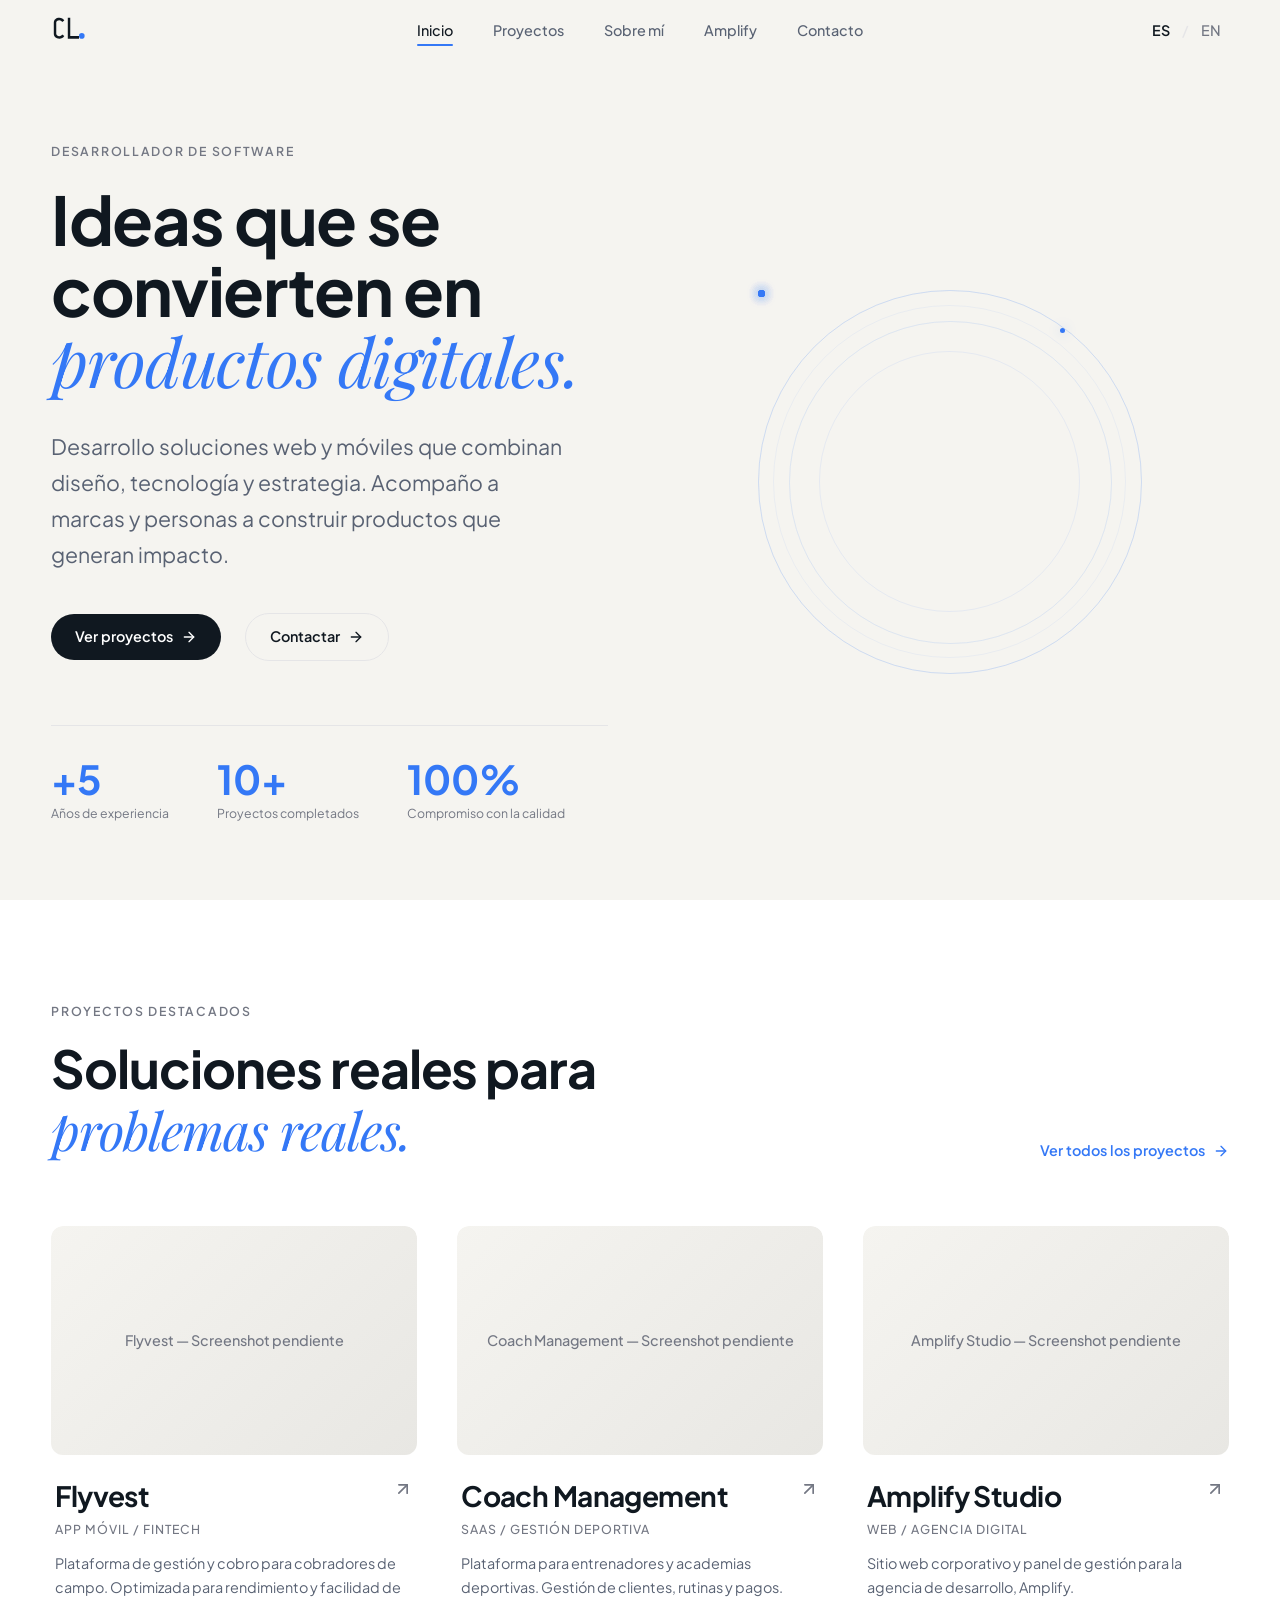
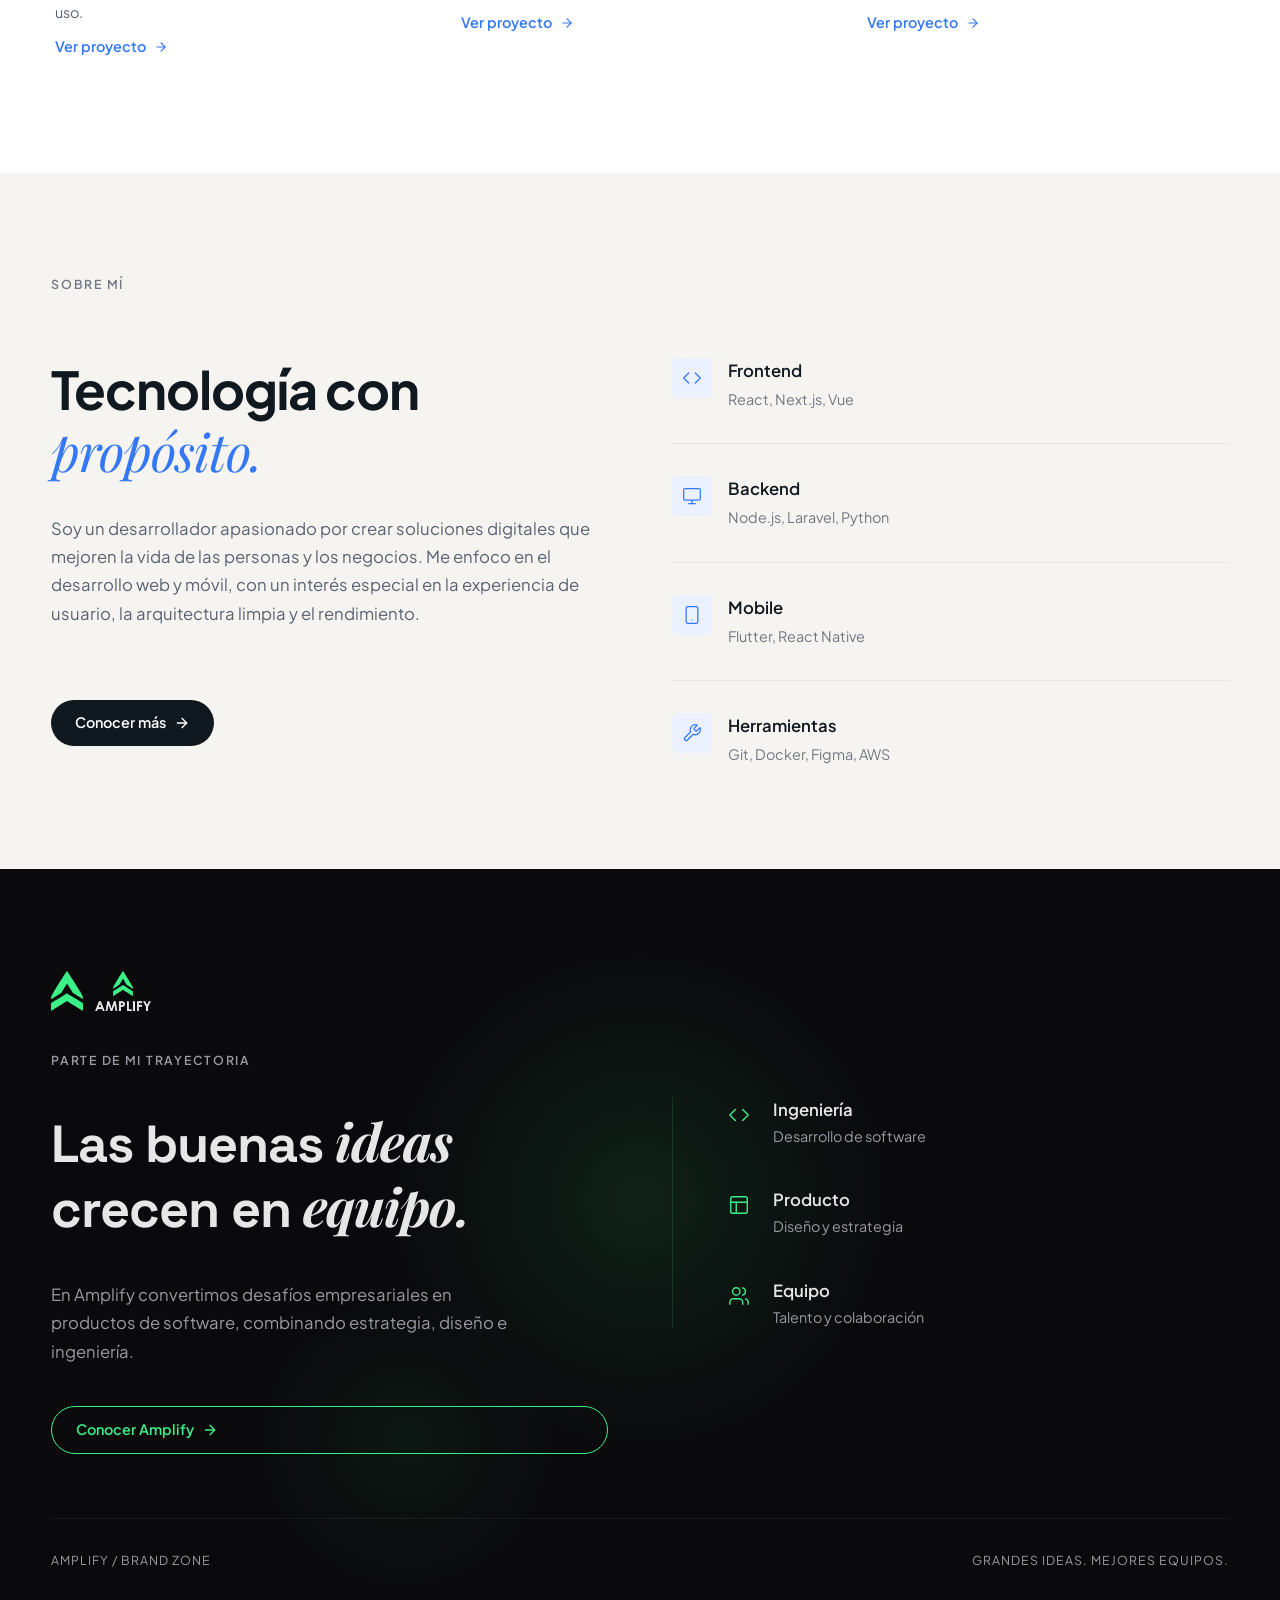
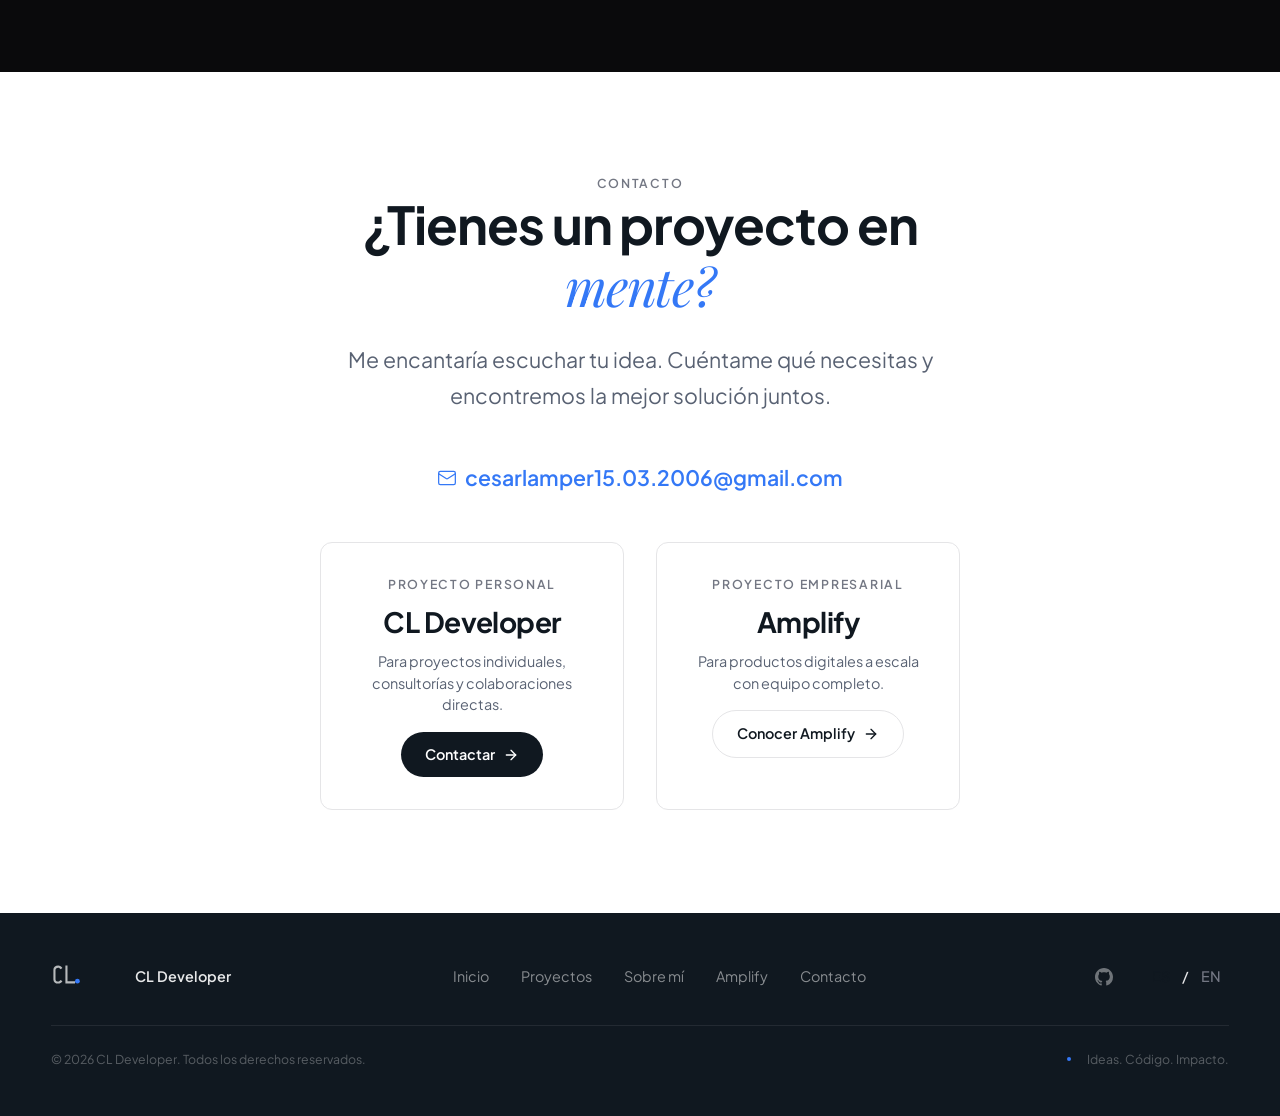
==== index.html @ af9c898a "feat: complete initial release of CL Developer portfolio with authentic Amplify integration" ====
<!DOCTYPE html>
<html lang="es" data-lang="es">
<head>
  <meta charset="UTF-8">
  <meta name="viewport" content="width=device-width, initial-scale=1.0">
  <title>CL Developer — Ideas que se convierten en productos digitales</title>
  <meta name="description" content="Portafolio de César Alejandro — Desarrollador de software. Diseño y desarrollo web y móvil. Soluciones digitales con impacto real.">
  <meta name="author" content="César Alejandro — CL Developer">

  <!-- Favicon -->
  <link rel="icon" href="favicon/favicon.svg" type="image/svg+xml">
  <link rel="manifest" href="manifest.webmanifest">

  <!-- Open Graph -->
  <meta property="og:title" content="CL Developer — Portafolio">
  <meta property="og:description" content="Ideas que se convierten en productos digitales.">
  <meta property="og:type" content="website">

  <!-- Google Fonts -->
  <link rel="preconnect" href="https://fonts.googleapis.com">
  <link rel="preconnect" href="https://fonts.gstatic.com" crossorigin>
  <link href="https://fonts.googleapis.com/css2?family=Playfair+Display:ital,wght@1,400;1,500&family=Plus+Jakarta+Sans:wght@400;500;600;700&family=Space+Grotesk:wght@500;600;700&family=Space+Mono&display=swap" rel="stylesheet">

  <!-- Stylesheets -->
  <link rel="stylesheet" href="assets/css/variables.css">
  <link rel="stylesheet" href="assets/css/reset.css">
  <link rel="stylesheet" href="assets/css/base.css">
  <link rel="stylesheet" href="assets/css/layout.css">
  <link rel="stylesheet" href="assets/css/header.css">
  <link rel="stylesheet" href="assets/css/hero.css">
  <link rel="stylesheet" href="assets/css/projects.css">
  <link rel="stylesheet" href="assets/css/about.css">
  <link rel="stylesheet" href="assets/css/amplify.css">
  <link rel="stylesheet" href="assets/css/contact.css">
  <link rel="stylesheet" href="assets/css/footer.css">
  <link rel="stylesheet" href="assets/css/utilities.css">
  <link rel="stylesheet" href="assets/css/responsive.css">
</head>
<body>

  <!-- Skip link -->
  <a href="#main-content" class="skip-link">Ir al contenido principal</a>

  <!-- ═══════════════════════════════════════
       HEADER
       ═══════════════════════════════════════ -->
  <header class="site-header" id="site-header">
    <div class="header__inner">

      <!-- Logo -->
      <a href="#inicio" class="header__logo" aria-label="CL Developer — Inicio">
        <svg viewBox="0 0 120 40" fill="none" xmlns="http://www.w3.org/2000/svg" aria-hidden="true">
          <!-- C letterform -->
          <path d="M4 8C4 4 7 1 12 1C15 1 17.5 2.5 19 5L16 7C15 5.5 13.5 4.5 12 4.5C9 4.5 7.5 6.5 7.5 8V24C7.5 25.5 9 27.5 12 27.5C13.5 27.5 15 26.5 16 25L19 27C17.5 29.5 15 31 12 31C7 31 4 28 4 24V8Z" fill="currentColor"/>
          <!-- L letterform -->
          <path d="M24 1H27.5V27H40V31H24V1Z" fill="currentColor"/>
          <!-- Blue dot -->
          <circle cx="44" cy="27" r="4" fill="#3478F6"/>
        </svg>
      </a>

      <!-- Desktop Nav -->
      <nav class="header__nav" aria-label="Navegación principal">
        <a href="#inicio" class="nav__link is-active" data-i18n="nav.inicio">Inicio</a>
        <a href="#proyectos" class="nav__link" data-i18n="nav.proyectos">Proyectos</a>
        <a href="#sobre-mi" class="nav__link" data-i18n="nav.sobre-mi">Sobre mí</a>
        <a href="#amplify" class="nav__link" data-i18n="nav.amplify">Amplify</a>
        <a href="#contacto" class="nav__link" data-i18n="nav.contacto">Contacto</a>
      </nav>

      <!-- Right side: Lang + Mobile button -->
      <div class="header__actions" style="display:flex;align-items:center;gap:var(--sp-4);">
        <div class="lang-switcher">
          <button class="lang-switcher__btn is-active" data-lang="es" aria-label="Cambiar a español">ES</button>
          <span class="lang-switcher__sep">/</span>
          <button class="lang-switcher__btn" data-lang="en" aria-label="Switch to English">EN</button>
        </div>
      </div>

      <!-- Mobile menu button -->
      <button class="mobile-menu-btn" aria-expanded="false" aria-controls="mobile-menu" aria-label="Abrir menú">
        <span></span>
        <span></span>
        <span></span>
      </button>
    </div>
  </header>

  <!-- Mobile Menu Overlay -->
  <div class="mobile-menu" id="mobile-menu" role="dialog" aria-label="Menú de navegación">
    <nav aria-label="Navegación móvil">
      <a href="#inicio" class="nav__link" data-i18n="nav.inicio">Inicio</a>
      <a href="#proyectos" class="nav__link" data-i18n="nav.proyectos">Proyectos</a>
      <a href="#sobre-mi" class="nav__link" data-i18n="nav.sobre-mi">Sobre mí</a>
      <a href="#amplify" class="nav__link" data-i18n="nav.amplify">Amplify</a>
      <a href="#contacto" class="nav__link" data-i18n="nav.contacto">Contacto</a>
    </nav>
    <div class="lang-switcher">
      <button class="lang-switcher__btn is-active" data-lang="es">ES</button>
      <span class="lang-switcher__sep">/</span>
      <button class="lang-switcher__btn" data-lang="en">EN</button>
    </div>
  </div>

  <main id="main-content">

    <!-- ═══════════════════════════════════════
         HERO
         ═══════════════════════════════════════ -->
    <section class="hero section" id="inicio">
      <div class="container">
        <div class="hero__inner">

          <!-- Text -->
          <div class="hero__content">
            <p class="eyebrow hero__eyebrow" data-i18n="hero.eyebrow">DESARROLLADOR DE SOFTWARE</p>

            <h1 class="hero__title">
              <span data-i18n="hero.headline.1">Ideas que se convierten en</span><br>
              <span class="text-accent" data-i18n="hero.headline.2">productos digitales.</span>
            </h1>

            <p class="hero__description" data-i18n="hero.description">
              Desarrollo soluciones web y móviles que combinan diseño, tecnología y estrategia. Acompaño a marcas y personas a construir productos que generan impacto.
            </p>

            <div class="hero__actions">
              <a href="#proyectos" class="btn btn--primary">
                <span data-i18n="hero.cta.primary">Ver proyectos</span>
                <svg class="btn__arrow" width="16" height="16" viewBox="0 0 24 24" fill="none" stroke="currentColor" stroke-width="2" stroke-linecap="round" stroke-linejoin="round" aria-hidden="true"><path d="M5 12h14"/><path d="m12 5 7 7-7 7"/></svg>
              </a>
              <a href="#contacto" class="btn btn--secondary">
                <span data-i18n="hero.cta.secondary">Contactar</span>
                <svg class="btn__arrow" width="16" height="16" viewBox="0 0 24 24" fill="none" stroke="currentColor" stroke-width="2" stroke-linecap="round" stroke-linejoin="round" aria-hidden="true"><path d="M5 12h14"/><path d="m12 5 7 7-7 7"/></svg>
              </a>
            </div>

            <!-- Stats -->
            <div class="hero__stats">
              <div class="stat">
                <span class="stat__value" data-i18n="hero.stat.1.value">+5</span>
                <span class="stat__label" data-i18n="hero.stat.1.label">Años de experiencia</span>
              </div>
              <div class="stat">
                <span class="stat__value" data-i18n="hero.stat.2.value">10+</span>
                <span class="stat__label" data-i18n="hero.stat.2.label">Proyectos completados</span>
              </div>
              <div class="stat">
                <span class="stat__value" data-i18n="hero.stat.3.value">100%</span>
                <span class="stat__label" data-i18n="hero.stat.3.label">Compromiso con la calidad</span>
              </div>
            </div>
          </div>

          <!-- Orbital Visual -->
          <div class="hero__visual">
            <div class="orbital-container" aria-hidden="true">
              <div class="orbital-ring"></div>
              <div class="orbital-ring"></div>
              <div class="orbital-ring"></div>
              <div class="orbital-ring"></div>
              <div class="orbital-node"></div>
              <div class="orbital-node"></div>
              <div class="orbital-node"></div>
              <div class="orbital-node"></div>
              <div class="orbital-node"></div>
            </div>
          </div>
        </div>
      </div>
    </section>

    <!-- ═══════════════════════════════════════
         PROJECTS
         ═══════════════════════════════════════ -->
    <section class="projects section" id="proyectos">
      <div class="container">

        <div class="section__header" data-reveal>
          <div class="section__header-row">
            <div>
              <p class="eyebrow" data-i18n="projects.eyebrow">PROYECTOS DESTACADOS</p>
              <h2>
                <span data-i18n="projects.title.1">Soluciones reales para</span><br>
                <span class="text-accent" data-i18n="projects.title.2">problemas reales.</span>
              </h2>
            </div>
            <a href="#" class="section__link">
              <span data-i18n="projects.viewAll">Ver todos los proyectos</span>
              <svg width="16" height="16" viewBox="0 0 24 24" fill="none" stroke="currentColor" stroke-width="2" stroke-linecap="round" stroke-linejoin="round" aria-hidden="true"><path d="M5 12h14"/><path d="m12 5 7 7-7 7"/></svg>
            </a>
          </div>
        </div>

        <div class="grid-3col" data-reveal-group>

          <!-- Project 1: Flyvest -->
          <article class="project-card" data-reveal>
            <div class="project-card__image">
              <div class="project-card__placeholder">
                <span>Flyvest — Screenshot pendiente</span>
              </div>
            </div>
            <div class="project-card__info">
              <div class="project-card__header">
                <h3 class="project-card__name" data-i18n="project.1.name">Flyvest</h3>
                <svg class="project-card__arrow" viewBox="0 0 24 24" fill="none" stroke="currentColor" stroke-width="2" stroke-linecap="round" stroke-linejoin="round" aria-hidden="true"><path d="M7 17 17 7"/><path d="M7 7h10v10"/></svg>
              </div>
              <p class="project-card__meta" data-i18n="project.1.meta">App Móvil / Fintech</p>
              <p class="project-card__description" data-i18n="project.1.description">Plataforma de gestión y cobro para cobradores de campo. Optimizada para rendimiento y facilidad de uso.</p>
              <a href="#" class="project-card__link">
                <span data-i18n="projects.viewProject">Ver proyecto</span>
                <svg width="14" height="14" viewBox="0 0 24 24" fill="none" stroke="currentColor" stroke-width="2" stroke-linecap="round" stroke-linejoin="round" aria-hidden="true"><path d="M5 12h14"/><path d="m12 5 7 7-7 7"/></svg>
              </a>
            </div>
          </article>

          <!-- Project 2: Coach Management -->
          <article class="project-card" data-reveal>
            <div class="project-card__image">
              <div class="project-card__placeholder">
                <span>Coach Management — Screenshot pendiente</span>
              </div>
            </div>
            <div class="project-card__info">
              <div class="project-card__header">
                <h3 class="project-card__name" data-i18n="project.2.name">Coach Management</h3>
                <svg class="project-card__arrow" viewBox="0 0 24 24" fill="none" stroke="currentColor" stroke-width="2" stroke-linecap="round" stroke-linejoin="round" aria-hidden="true"><path d="M7 17 17 7"/><path d="M7 7h10v10"/></svg>
              </div>
              <p class="project-card__meta" data-i18n="project.2.meta">SaaS / Gestión Deportiva</p>
              <p class="project-card__description" data-i18n="project.2.description">Plataforma para entrenadores y academias deportivas. Gestión de clientes, rutinas y pagos.</p>
              <a href="#" class="project-card__link">
                <span data-i18n="projects.viewProject">Ver proyecto</span>
                <svg width="14" height="14" viewBox="0 0 24 24" fill="none" stroke="currentColor" stroke-width="2" stroke-linecap="round" stroke-linejoin="round" aria-hidden="true"><path d="M5 12h14"/><path d="m12 5 7 7-7 7"/></svg>
              </a>
            </div>
          </article>

          <!-- Project 3: Amplify Studio -->
          <article class="project-card" data-reveal>
            <div class="project-card__image">
              <div class="project-card__placeholder">
                <span>Amplify Studio — Screenshot pendiente</span>
              </div>
            </div>
            <div class="project-card__info">
              <div class="project-card__header">
                <h3 class="project-card__name" data-i18n="project.3.name">Amplify Studio</h3>
                <svg class="project-card__arrow" viewBox="0 0 24 24" fill="none" stroke="currentColor" stroke-width="2" stroke-linecap="round" stroke-linejoin="round" aria-hidden="true"><path d="M7 17 17 7"/><path d="M7 7h10v10"/></svg>
              </div>
              <p class="project-card__meta" data-i18n="project.3.meta">Web / Agencia Digital</p>
              <p class="project-card__description" data-i18n="project.3.description">Sitio web corporativo y panel de gestión para la agencia de desarrollo, Amplify.</p>
              <a href="https://clamper2006.github.io/amplify/" target="_blank" rel="noopener noreferrer" class="project-card__link">
                <span data-i18n="projects.viewProject">Ver proyecto</span>
                <svg width="14" height="14" viewBox="0 0 24 24" fill="none" stroke="currentColor" stroke-width="2" stroke-linecap="round" stroke-linejoin="round" aria-hidden="true"><path d="M5 12h14"/><path d="m12 5 7 7-7 7"/></svg>
              </a>
            </div>
          </article>

        </div>
      </div>
    </section>

    <!-- ═══════════════════════════════════════
         ABOUT
         ═══════════════════════════════════════ -->
    <section class="about section" id="sobre-mi">
      <div class="container">
        <div class="section__header" data-reveal>
          <p class="eyebrow" data-i18n="about.eyebrow">SOBRE MÍ</p>
        </div>

        <div class="about__inner">
          <div class="about__content" data-reveal>
            <h2 class="about__title">
              <span data-i18n="about.title.1">Tecnología con</span><br>
              <span class="text-accent" data-i18n="about.title.2">propósito.</span>
            </h2>

            <p class="about__description" data-i18n="about.description">
              Soy un desarrollador apasionado por crear soluciones digitales que mejoren la vida de las personas y los negocios. Me enfoco en el desarrollo web y móvil, con un interés especial en la experiencia de usuario, la arquitectura limpia y el rendimiento.
            </p>

            <a href="#contacto" class="btn btn--primary about__cta">
              <span data-i18n="about.cta">Conocer más</span>
              <svg class="btn__arrow" width="16" height="16" viewBox="0 0 24 24" fill="none" stroke="currentColor" stroke-width="2" stroke-linecap="round" stroke-linejoin="round" aria-hidden="true"><path d="M5 12h14"/><path d="m12 5 7 7-7 7"/></svg>
            </a>
          </div>

          <div class="about__skills" data-reveal-group>

            <!-- Frontend -->
            <div class="skill-group">
              <div class="skill-group__icon">
                <svg viewBox="0 0 24 24" fill="none" stroke="currentColor" stroke-width="1.5" stroke-linecap="round" stroke-linejoin="round" aria-hidden="true"><polyline points="16 18 22 12 16 6"/><polyline points="8 6 2 12 8 18"/></svg>
              </div>
              <div>
                <p class="skill-group__title" data-i18n="about.skill.1.title">Frontend</p>
                <p class="skill-group__items" data-i18n="about.skill.1.items">React, Next.js, Vue</p>
              </div>
            </div>

            <!-- Backend -->
            <div class="skill-group">
              <div class="skill-group__icon">
                <svg viewBox="0 0 24 24" fill="none" stroke="currentColor" stroke-width="1.5" stroke-linecap="round" stroke-linejoin="round" aria-hidden="true"><rect x="2" y="3" width="20" height="14" rx="2"/><path d="M8 21h8"/><path d="M12 17v4"/></svg>
              </div>
              <div>
                <p class="skill-group__title" data-i18n="about.skill.2.title">Backend</p>
                <p class="skill-group__items" data-i18n="about.skill.2.items">Node.js, Laravel, Python</p>
              </div>
            </div>

            <!-- Mobile -->
            <div class="skill-group">
              <div class="skill-group__icon">
                <svg viewBox="0 0 24 24" fill="none" stroke="currentColor" stroke-width="1.5" stroke-linecap="round" stroke-linejoin="round" aria-hidden="true"><rect x="5" y="2" width="14" height="20" rx="2"/><path d="M12 18h.01"/></svg>
              </div>
              <div>
                <p class="skill-group__title" data-i18n="about.skill.3.title">Mobile</p>
                <p class="skill-group__items" data-i18n="about.skill.3.items">Flutter, React Native</p>
              </div>
            </div>

            <!-- Tools -->
            <div class="skill-group">
              <div class="skill-group__icon">
                <svg viewBox="0 0 24 24" fill="none" stroke="currentColor" stroke-width="1.5" stroke-linecap="round" stroke-linejoin="round" aria-hidden="true"><path d="M14.7 6.3a1 1 0 0 0 0 1.4l1.6 1.6a1 1 0 0 0 1.4 0l3.77-3.77a6 6 0 0 1-7.94 7.94l-6.91 6.91a2.12 2.12 0 0 1-3-3l6.91-6.91a6 6 0 0 1 7.94-7.94l-3.76 3.76z"/></svg>
              </div>
              <div>
                <p class="skill-group__title" data-i18n="about.skill.4.title">Herramientas</p>
                <p class="skill-group__items" data-i18n="about.skill.4.items">Git, Docker, Figma, AWS</p>
              </div>
            </div>

          </div>
        </div>
      </div>
    </section>

    <!-- ═══════════════════════════════════════
         AMPLIFY SECTION
         Official brand colors: #3BF087 green, #0A0A0C dark bg
         ═══════════════════════════════════════ -->
    <section class="amplify-section" id="amplify">
      <div class="amp-glow" aria-hidden="true"></div>
      <div class="amp-glow amp-glow--secondary" aria-hidden="true"></div>

      <div class="container">
        <div class="amplify__inner">

          <!-- Brand side -->
          <div class="amplify__brand" data-reveal>
            <!-- Official Amplify logo -->
            <div class="amplify__logo">
              <img src="assets/amplify/logos/isotype-standalone.svg" alt="" width="32" height="40" aria-hidden="true">
              <img src="assets/amplify/logos/amplify-lockup-dark.png" alt="Amplify" height="28">
            </div>

            <p class="amplify__eyebrow" data-i18n="amplify.eyebrow">PARTE DE MI TRAYECTORIA</p>

            <h2 class="amplify__title">
              <span data-i18n="amplify.title.1">Las buenas</span>
              <em class="text-accent-amp" data-i18n="amplify.title.accent1">ideas</em><br>
              <span data-i18n="amplify.title.2">crecen en</span>
              <em class="text-accent-amp" data-i18n="amplify.title.accent2">equipo.</em>
            </h2>

            <p class="amplify__description" data-i18n="amplify.description">
              En Amplify convertimos desafíos empresariales en productos de software, combinando estrategia, diseño e ingeniería.
            </p>

            <a href="https://clamper2006.github.io/amplify/" target="_blank" rel="noopener noreferrer" class="btn--amplify">
              <span data-i18n="amplify.cta">Conocer Amplify</span>
              <svg class="btn__arrow" width="16" height="16" viewBox="0 0 24 24" fill="none" stroke="currentColor" stroke-width="2" stroke-linecap="round" stroke-linejoin="round" aria-hidden="true"><path d="M5 12h14"/><path d="m12 5 7 7-7 7"/></svg>
            </a>
          </div>

          <!-- Services side -->
          <div class="amplify__services" data-reveal-group>

            <div class="amp-service">
              <div class="amp-service__icon">
                <svg viewBox="0 0 24 24" fill="none" stroke="currentColor" stroke-width="1.5" stroke-linecap="round" stroke-linejoin="round"><polyline points="16 18 22 12 16 6"/><polyline points="8 6 2 12 8 18"/></svg>
              </div>
              <div>
                <p class="amp-service__title" data-i18n="amplify.service.1.title">Ingeniería</p>
                <p class="amp-service__description" data-i18n="amplify.service.1.desc">Desarrollo de software</p>
              </div>
            </div>

            <div class="amp-service">
              <div class="amp-service__icon">
                <svg viewBox="0 0 24 24" fill="none" stroke="currentColor" stroke-width="1.5" stroke-linecap="round" stroke-linejoin="round"><rect x="3" y="3" width="18" height="18" rx="2"/><path d="M3 9h18"/><path d="M9 21V9"/></svg>
              </div>
              <div>
                <p class="amp-service__title" data-i18n="amplify.service.2.title">Producto</p>
                <p class="amp-service__description" data-i18n="amplify.service.2.desc">Diseño y estrategia</p>
              </div>
            </div>

            <div class="amp-service">
              <div class="amp-service__icon">
                <svg viewBox="0 0 24 24" fill="none" stroke="currentColor" stroke-width="1.5" stroke-linecap="round" stroke-linejoin="round"><path d="M16 21v-2a4 4 0 0 0-4-4H6a4 4 0 0 0-4 4v2"/><circle cx="9" cy="7" r="4"/><path d="M22 21v-2a4 4 0 0 0-3-3.87"/><path d="M16 3.13a4 4 0 0 1 0 7.75"/></svg>
              </div>
              <div>
                <p class="amp-service__title" data-i18n="amplify.service.3.title">Equipo</p>
                <p class="amp-service__description" data-i18n="amplify.service.3.desc">Talento y colaboración</p>
              </div>
            </div>

          </div>
        </div>

        <div class="amplify__bottom" data-reveal>
          <span data-i18n="amplify.bottom.left">AMPLIFY / BRAND ZONE</span>
          <span data-i18n="amplify.bottom.right">GRANDES IDEAS. MEJORES EQUIPOS.</span>
        </div>
      </div>
    </section>

    <!-- ═══════════════════════════════════════
         CONTACT
         ═══════════════════════════════════════ -->
    <section class="contact section" id="contacto">
      <div class="container">
        <div class="contact__inner" data-reveal>
          <p class="eyebrow" data-i18n="contact.eyebrow">CONTACTO</p>

          <h2 class="contact__title">
            <span data-i18n="contact.title.1">¿Tienes un proyecto en</span><br>
            <span class="text-accent" data-i18n="contact.title.2">mente?</span>
          </h2>

          <p class="contact__description" data-i18n="contact.description">
            Me encantaría escuchar tu idea. Cuéntame qué necesitas y encontremos la mejor solución juntos.
          </p>

          <div class="contact__actions">
            <a href="mailto:cesarlamper15.03.2006@gmail.com" class="contact__email">
              <svg width="20" height="20" viewBox="0 0 24 24" fill="none" stroke="currentColor" stroke-width="1.5" stroke-linecap="round" stroke-linejoin="round" aria-hidden="true"><rect x="2" y="4" width="20" height="16" rx="2"/><path d="m22 7-8.97 5.7a1.94 1.94 0 0 1-2.06 0L2 7"/></svg>
              <span>cesarlamper15.03.2006@gmail.com</span>
            </a>
          </div>

          <div class="contact__routes" data-reveal-group>
            <div class="contact-route">
              <p class="contact-route__label" data-i18n="contact.route.1.label">PROYECTO PERSONAL</p>
              <h3 class="contact-route__title" data-i18n="contact.route.1.title">CL Developer</h3>
              <p class="contact-route__text" data-i18n="contact.route.1.text">Para proyectos individuales, consultorías y colaboraciones directas.</p>
              <a href="mailto:cesarlamper15.03.2006@gmail.com" class="btn btn--primary">
                <span data-i18n="contact.route.1.cta">Contactar</span>
                <svg class="btn__arrow" width="16" height="16" viewBox="0 0 24 24" fill="none" stroke="currentColor" stroke-width="2" stroke-linecap="round" stroke-linejoin="round" aria-hidden="true"><path d="M5 12h14"/><path d="m12 5 7 7-7 7"/></svg>
              </a>
            </div>
            <div class="contact-route">
              <p class="contact-route__label" data-i18n="contact.route.2.label">PROYECTO EMPRESARIAL</p>
              <h3 class="contact-route__title" data-i18n="contact.route.2.title">Amplify</h3>
              <p class="contact-route__text" data-i18n="contact.route.2.text">Para productos digitales a escala con equipo completo.</p>
              <a href="https://clamper2006.github.io/amplify/" target="_blank" rel="noopener noreferrer" class="btn btn--secondary">
                <span data-i18n="contact.route.2.cta">Conocer Amplify</span>
                <svg class="btn__arrow" width="16" height="16" viewBox="0 0 24 24" fill="none" stroke="currentColor" stroke-width="2" stroke-linecap="round" stroke-linejoin="round" aria-hidden="true"><path d="M5 12h14"/><path d="m12 5 7 7-7 7"/></svg>
              </a>
            </div>
          </div>
        </div>
      </div>
    </section>

  </main>

  <!-- ═══════════════════════════════════════
       FOOTER
       ═══════════════════════════════════════ -->
  <footer class="site-footer">
    <div class="container">
      <div class="footer__inner">

        <!-- Brand -->
        <div class="footer__brand">
          <div class="footer__logo">
            <svg viewBox="0 0 120 40" fill="none" xmlns="http://www.w3.org/2000/svg" aria-hidden="true">
              <path d="M4 8C4 4 7 1 12 1C15 1 17.5 2.5 19 5L16 7C15 5.5 13.5 4.5 12 4.5C9 4.5 7.5 6.5 7.5 8V24C7.5 25.5 9 27.5 12 27.5C13.5 27.5 15 26.5 16 25L19 27C17.5 29.5 15 31 12 31C7 31 4 28 4 24V8Z" fill="currentColor"/>
              <path d="M24 1H27.5V27H40V31H24V1Z" fill="currentColor"/>
              <circle cx="44" cy="27" r="4" fill="#3478F6"/>
            </svg>
          </div>
          <span class="footer__brand-name">CL Developer</span>
        </div>

        <!-- Nav -->
        <nav class="footer__nav" aria-label="Navegación del footer">
          <a href="#inicio" data-i18n="nav.inicio">Inicio</a>
          <a href="#proyectos" data-i18n="nav.proyectos">Proyectos</a>
          <a href="#sobre-mi" data-i18n="nav.sobre-mi">Sobre mí</a>
          <a href="#amplify" data-i18n="nav.amplify">Amplify</a>
          <a href="#contacto" data-i18n="nav.contacto">Contacto</a>
        </nav>

        <!-- Right -->
        <div class="footer__right">
          <div class="footer__social">
            <a href="https://github.com/clamper2006" target="_blank" rel="noopener noreferrer" aria-label="GitHub">
              <svg viewBox="0 0 24 24" fill="currentColor" aria-hidden="true"><path d="M12 0C5.37 0 0 5.37 0 12c0 5.31 3.435 9.795 8.205 11.385.6.105.825-.255.825-.57 0-.285-.015-1.23-.015-2.235-3.015.555-3.795-.735-4.035-1.41-.135-.345-.72-1.41-1.23-1.695-.42-.225-1.02-.78-.015-.795.945-.015 1.62.87 1.845 1.23 1.08 1.815 2.805 1.305 3.495.99.105-.78.42-1.305.765-1.605-2.67-.3-5.46-1.335-5.46-5.925 0-1.305.465-2.385 1.23-3.225-.12-.3-.54-1.53.12-3.18 0 0 1.005-.315 3.3 1.23.96-.27 1.98-.405 3-.405s2.04.135 3 .405c2.295-1.56 3.3-1.23 3.3-1.23.66 1.65.24 2.88.12 3.18.765.84 1.23 1.905 1.23 3.225 0 4.605-2.805 5.625-5.475 5.925.435.375.81 1.095.81 2.22 0 1.605-.015 2.895-.015 3.3 0 .315.225.69.825.57A12.02 12.02 0 0 0 24 12c0-6.63-5.37-12-12-12z"/></svg>
            </a>
          </div>
          <div class="lang-switcher">
            <button class="lang-switcher__btn is-active" data-lang="es">ES</button>
            <span class="lang-switcher__sep">/</span>
            <button class="lang-switcher__btn" data-lang="en">EN</button>
          </div>
        </div>

      </div>

      <!-- Bottom bar -->
      <div class="footer__bottom">
        <div class="footer__copy">
          <span data-i18n="footer.copy">© 2026 CL Developer. Todos los derechos reservados.</span>
        </div>
        <div class="footer__tagline">
          <span class="footer__tagline-dot"></span>
          <span data-i18n="footer.bottom.tagline">Ideas. Código. Impacto.</span>
        </div>
      </div>
    </div>
  </footer>

  <!-- Scripts -->
  <script src="assets/js/i18n.js"></script>
  <script src="assets/js/navigation.js"></script>
  <script src="assets/js/orbital.js"></script>
  <script src="assets/js/animations.js"></script>
  <script src="assets/js/main.js"></script>
</body>
</html>
---- assets/css/variables.css ----
/* ═══════════════════════════════════════════════
   CL DEVELOPER — Design Tokens
   Fuente: Mockups de referencia + Repo Amplify
   ═══════════════════════════════════════════════ */

:root {
  /* ── CL Developer Brand Colors ── */
  --cl-bg-warm:        #F5F4F0;
  --cl-bg-white:       #FFFFFF;
  --cl-charcoal:       #101820;
  --cl-text-secondary: #596273;
  --cl-text-muted:     #737783;
  --cl-blue:           #3478F6;
  --cl-blue-rgb:       52, 120, 246;
  --cl-blue-pale:      #EBF1FE;
  --cl-divider:        #E5E5E7;

  /* ── Amplify Official Brand Colors ── */
  --amp-green:         #3BF087;
  --amp-green-rgb:     59, 240, 135;
  --amp-green-dark:    #22D46E;
  --amp-bg-deep:       #0A0A0C;
  --amp-bg-surface:    #131315;
  --amp-ink-700:       #333333;
  --amp-paper-700:     #E6E6E6;
  --amp-paper-500:     #9A9AA4;
  --amp-ink-900:       #17171A;

  /* ── Typography ── */
  --font-display: 'Playfair Display', Georgia, 'Times New Roman', serif;
  --font-body:    'Plus Jakarta Sans', -apple-system, BlinkMacSystemFont, 'Segoe UI', sans-serif;
  --font-mono:    'Space Mono', 'SF Mono', 'Consolas', monospace;
  --font-amp:     'Space Grotesk', 'Plus Jakarta Sans', sans-serif;

  /* Font sizes — fluid */
  --fs-xs:   clamp(0.6875rem, 0.65rem + 0.15vw, 0.8125rem);
  --fs-sm:   clamp(0.8125rem, 0.78rem + 0.15vw, 0.9375rem);
  --fs-base: clamp(0.9375rem, 0.9rem + 0.18vw, 1.0625rem);
  --fs-md:   clamp(1.125rem, 1.05rem + 0.35vw, 1.375rem);
  --fs-lg:   clamp(1.375rem, 1.2rem + 0.7vw, 1.75rem);
  --fs-xl:   clamp(1.75rem, 1.4rem + 1.5vw, 2.5rem);
  --fs-2xl:  clamp(2rem, 1.5rem + 2.2vw, 3.5rem);
  --fs-3xl:  clamp(2.5rem, 1.8rem + 3vw, 5rem);

  /* Font weights */
  --fw-regular:  400;
  --fw-medium:   500;
  --fw-semibold: 600;
  --fw-bold:     700;

  /* Line heights */
  --lh-tight:   1.05;
  --lh-snug:    1.2;
  --lh-normal:  1.5;
  --lh-relaxed: 1.7;

  /* Letter spacing */
  --ls-tight:  -0.02em;
  --ls-normal:  0;
  --ls-wide:    0.08em;
  --ls-wider:   0.14em;

  /* ── Layout ── */
  --container-max:    1360px;
  --container-narrow: 800px;
  --container-pad:    clamp(1.25rem, 4vw, 4.5rem);
  --section-gap:      clamp(4rem, 8vw, 8rem);

  /* Spacing */
  --sp-1:  0.25rem;
  --sp-2:  0.5rem;
  --sp-3:  0.75rem;
  --sp-4:  1rem;
  --sp-5:  1.5rem;
  --sp-6:  2rem;
  --sp-7:  2.5rem;
  --sp-8:  3rem;
  --sp-9:  4rem;
  --sp-10: 5rem;

  /* Radius */
  --radius-sm:   6px;
  --radius-md:   12px;
  --radius-lg:   20px;
  --radius-full: 999px;

  /* Motion */
  --ease-out:    cubic-bezier(0.16, 1, 0.3, 1);
  --ease-in-out: cubic-bezier(0.65, 0, 0.35, 1);
  --ease-soft:   cubic-bezier(0.22, 0.61, 0.36, 1);
  --dur-instant: 120ms;
  --dur-fast:    220ms;
  --dur-base:    400ms;
  --dur-slow:    700ms;

  /* Shadows */
  --shadow-sm: 0 1px 3px rgba(0,0,0,0.06);
  --shadow-md: 0 4px 16px rgba(0,0,0,0.08);
  --shadow-lg: 0 8px 32px rgba(0,0,0,0.10);

  /* Z-index */
  --z-header:      100;
  --z-mobile-menu: 150;
  --z-overlay:     200;
}
---- assets/css/base.css ----
/* ═══ Base Typography & Global Styles ═══ */

body {
  font-family: var(--font-body);
  font-weight: var(--fw-regular);
  font-size: var(--fs-base);
  line-height: var(--lh-normal);
  color: var(--cl-charcoal);
  background-color: var(--cl-bg-warm);
}

/* ── Headings ── */
h1, h2, h3, h4 {
  font-family: var(--font-body);
  font-weight: var(--fw-bold);
  line-height: var(--lh-snug);
  letter-spacing: var(--ls-tight);
  color: var(--cl-charcoal);
}

h1 { font-size: var(--fs-3xl); }
h2 { font-size: var(--fs-2xl); }
h3 { font-size: var(--fs-xl); }
h4 { font-size: var(--fs-lg); }

/* ── Italic serif accent ── */
.text-accent {
  font-family: var(--font-display);
  font-style: italic;
  font-weight: var(--fw-regular);
  color: var(--cl-blue);
}

/* ── Eyebrow labels ── */
.eyebrow {
  font-family: var(--font-body);
  font-size: var(--fs-xs);
  font-weight: var(--fw-semibold);
  letter-spacing: var(--ls-wider);
  text-transform: uppercase;
  color: var(--cl-text-muted);
}

/* ── Body text ── */
.text-secondary {
  color: var(--cl-text-secondary);
}

.text-muted {
  color: var(--cl-text-muted);
}

/* ── Links ── */
a:focus-visible {
  outline: 2px solid var(--cl-blue);
  outline-offset: 3px;
  border-radius: 2px;
}

/* ── Selection ── */
::selection {
  background: rgba(var(--cl-blue-rgb), 0.15);
  color: var(--cl-charcoal);
}

/* ── Smooth image rendering ── */
img {
  height: auto;
  object-fit: cover;
}
---- assets/css/layout.css ----
/* ═══ Layout System ═══ */

.container {
  width: 100%;
  max-width: var(--container-max);
  margin-inline: auto;
  padding-inline: var(--container-pad);
}

.container--narrow {
  max-width: var(--container-narrow);
}

/* ── Sections ── */
.section {
  padding-block: var(--section-gap);
}

.section--alt {
  background-color: var(--cl-bg-white);
}

/* ── Section header ── */
.section__header {
  margin-bottom: var(--sp-9);
}

.section__header .eyebrow {
  margin-bottom: var(--sp-4);
}

.section__header-row {
  display: flex;
  align-items: flex-end;
  justify-content: space-between;
  gap: var(--sp-6);
  flex-wrap: wrap;
}

/* ── Dividers ── */
.divider {
  height: 1px;
  background: var(--cl-divider);
  border: none;
}

/* ── Two-column layout ── */
.grid-2col {
  display: grid;
  grid-template-columns: 1fr 1fr;
  gap: var(--sp-9);
  align-items: center;
}

/* ── Three-column grid ── */
.grid-3col {
  display: grid;
  grid-template-columns: repeat(3, 1fr);
  gap: var(--sp-7);
}

/* ── Visually hidden (a11y) ── */
.sr-only {
  position: absolute;
  width: 1px;
  height: 1px;
  padding: 0;
  margin: -1px;
  overflow: hidden;
  clip: rect(0, 0, 0, 0);
  white-space: nowrap;
  border: 0;
}
---- assets/css/header.css ----
/* ═══ Header & Navigation ═══ */

.site-header {
  position: fixed;
  top: 0;
  left: 0;
  right: 0;
  z-index: var(--z-header);
  padding: var(--sp-4) 0;
  transition: background var(--dur-base) var(--ease-soft),
              box-shadow var(--dur-base) var(--ease-soft),
              backdrop-filter var(--dur-base) var(--ease-soft);
}

.site-header.is-scrolled {
  background: rgba(245, 244, 240, 0.85);
  backdrop-filter: blur(16px) saturate(1.3);
  -webkit-backdrop-filter: blur(16px) saturate(1.3);
  box-shadow: 0 1px 0 var(--cl-divider);
}

.header__inner {
  display: flex;
  align-items: center;
  justify-content: space-between;
  max-width: var(--container-max);
  margin-inline: auto;
  padding-inline: var(--container-pad);
}

/* ── Logo ── */
.header__logo {
  display: flex;
  align-items: center;
  gap: var(--sp-1);
  flex-shrink: 0;
}

.header__logo svg {
  height: 28px;
  width: auto;
}

/* ── Nav ── */
.header__nav {
  display: flex;
  align-items: center;
  gap: var(--sp-7);
}

.nav__link {
  font-size: var(--fs-sm);
  font-weight: var(--fw-medium);
  color: var(--cl-text-secondary);
  transition: color var(--dur-fast) var(--ease-soft);
  position: relative;
}

.nav__link:hover,
.nav__link.is-active {
  color: var(--cl-charcoal);
}

.nav__link.is-active::after {
  content: '';
  position: absolute;
  bottom: -4px;
  left: 0;
  right: 0;
  height: 1.5px;
  background: var(--cl-blue);
  border-radius: 1px;
}

/* ── Lang Switcher ── */
.lang-switcher {
  display: flex;
  align-items: center;
  gap: var(--sp-1);
  font-size: var(--fs-sm);
  font-weight: var(--fw-medium);
  color: var(--cl-text-muted);
}

.lang-switcher__btn {
  padding: var(--sp-1) var(--sp-2);
  border-radius: var(--radius-sm);
  font-size: var(--fs-sm);
  font-weight: var(--fw-medium);
  color: var(--cl-text-muted);
  transition: color var(--dur-fast), background var(--dur-fast);
}

.lang-switcher__btn.is-active {
  color: var(--cl-charcoal);
  font-weight: var(--fw-semibold);
}

.lang-switcher__btn:hover {
  color: var(--cl-charcoal);
}

.lang-switcher__sep {
  color: var(--cl-divider);
  user-select: none;
}

/* ── Mobile Menu Button ── */
.mobile-menu-btn {
  display: none;
  width: 44px;
  height: 44px;
  align-items: center;
  justify-content: center;
  flex-direction: column;
  gap: 5px;
}

.mobile-menu-btn span {
  display: block;
  width: 22px;
  height: 1.5px;
  background: var(--cl-charcoal);
  transition: transform var(--dur-base) var(--ease-out),
              opacity var(--dur-fast);
  transform-origin: center;
}

.mobile-menu-btn[aria-expanded="true"] span:nth-child(1) {
  transform: translateY(6.5px) rotate(45deg);
}

.mobile-menu-btn[aria-expanded="true"] span:nth-child(2) {
  opacity: 0;
}

.mobile-menu-btn[aria-expanded="true"] span:nth-child(3) {
  transform: translateY(-6.5px) rotate(-45deg);
}

/* ── Mobile Menu Overlay ── */
.mobile-menu {
  display: none;
  position: fixed;
  inset: 0;
  z-index: var(--z-mobile-menu);
  background: rgba(245, 244, 240, 0.96);
  backdrop-filter: blur(20px);
  -webkit-backdrop-filter: blur(20px);
  flex-direction: column;
  align-items: center;
  justify-content: center;
  gap: var(--sp-8);
  opacity: 0;
  visibility: hidden;
  transition: opacity var(--dur-base) var(--ease-out),
              visibility var(--dur-base);
}

.mobile-menu.is-open {
  opacity: 1;
  visibility: visible;
}

.mobile-menu .nav__link {
  font-size: var(--fs-xl);
  font-weight: var(--fw-semibold);
  color: var(--cl-charcoal);
}

.mobile-menu .lang-switcher {
  margin-top: var(--sp-6);
  font-size: var(--fs-md);
}
---- assets/css/hero.css ----
/* ═══ Hero Section ═══ */

.hero {
  min-height: 100vh;
  min-height: 100dvh;
  display: flex;
  align-items: center;
  padding-top: calc(80px + var(--sp-8));
  padding-bottom: var(--sp-9);
  background: var(--cl-bg-warm);
  overflow: hidden;
  position: relative;
}

.hero__inner {
  display: grid;
  grid-template-columns: 1fr 1fr;
  gap: var(--sp-9);
  align-items: center;
  width: 100%;
}

/* ── Text side ── */
.hero__content {
  position: relative;
  z-index: 2;
}

.hero__eyebrow {
  margin-bottom: var(--sp-5);
}

.hero__title {
  font-size: var(--fs-3xl);
  font-weight: var(--fw-bold);
  line-height: var(--lh-tight);
  letter-spacing: var(--ls-tight);
  margin-bottom: var(--sp-6);
  max-width: 600px;
}

.hero__title .text-accent {
  display: inline;
}

.hero__description {
  font-size: var(--fs-md);
  line-height: var(--lh-relaxed);
  color: var(--cl-text-secondary);
  max-width: 520px;
  margin-bottom: var(--sp-7);
}

/* ── Keyword labels by the orbital ── */
.hero__keywords {
  position: absolute;
  right: 0;
  top: 0;
  display: flex;
  flex-direction: column;
  gap: var(--sp-3);
  font-size: var(--fs-xs);
  font-weight: var(--fw-medium);
  letter-spacing: var(--ls-wide);
  text-transform: uppercase;
  color: var(--cl-text-muted);
  text-align: right;
}

/* ── CTAs ── */
.hero__actions {
  display: flex;
  align-items: center;
  gap: var(--sp-5);
  flex-wrap: wrap;
}

.btn {
  display: inline-flex;
  align-items: center;
  gap: var(--sp-2);
  font-size: var(--fs-sm);
  font-weight: var(--fw-semibold);
  padding: var(--sp-3) var(--sp-5);
  border-radius: var(--radius-full);
  transition: all var(--dur-base) var(--ease-out);
  white-space: nowrap;
}

.btn--primary {
  background: var(--cl-charcoal);
  color: var(--cl-bg-white);
}

.btn--primary:hover {
  background: #1e2a3a;
  transform: translateY(-1px);
  box-shadow: var(--shadow-md);
}

.btn--secondary {
  color: var(--cl-charcoal);
  background: transparent;
  border: 1px solid var(--cl-divider);
}

.btn--secondary:hover {
  border-color: var(--cl-charcoal);
  transform: translateY(-1px);
}

.btn__arrow {
  transition: transform var(--dur-fast) var(--ease-out);
}

.btn:hover .btn__arrow {
  transform: translateX(3px);
}

/* ── Orbital side ── */
.hero__visual {
  position: relative;
  display: flex;
  align-items: center;
  justify-content: center;
  z-index: 1;
}

/* ── Orbital animation container ── */
.orbital-container {
  position: relative;
  width: clamp(320px, 30vw, 500px);
  height: clamp(320px, 30vw, 500px);
  perspective: 1200px;
}

.orbital-ring {
  position: absolute;
  inset: 0;
  border-radius: 50%;
  border: 1px solid rgba(var(--cl-blue-rgb), 0.15);
  transform-style: preserve-3d;
  will-change: transform;
}

.orbital-ring:nth-child(1) {
  animation: orbit-1 25s linear infinite;
  border-color: rgba(var(--cl-blue-rgb), 0.2);
}

.orbital-ring:nth-child(2) {
  inset: 8%;
  animation: orbit-2 30s linear infinite;
  border-color: rgba(var(--cl-blue-rgb), 0.12);
}

.orbital-ring:nth-child(3) {
  inset: 16%;
  animation: orbit-3 22s linear infinite reverse;
  border-color: rgba(var(--cl-blue-rgb), 0.08);
}

.orbital-ring:nth-child(4) {
  inset: 4%;
  animation: orbit-4 35s linear infinite;
  border-color: rgba(var(--cl-blue-rgb), 0.06);
}

/* ── Orbital nodes ── */
.orbital-node {
  position: absolute;
  width: 7px;
  height: 7px;
  background: var(--cl-blue);
  border-radius: 50%;
  box-shadow: 0 0 12px rgba(var(--cl-blue-rgb), 0.4);
  opacity: 0;
  animation: node-appear 0.6s var(--ease-out) forwards;
}

.orbital-node:nth-child(1) { top: 0; left: 50%; transform: translate(-50%, -50%); animation-delay: 0.8s; }
.orbital-node:nth-child(2) { bottom: 15%; right: 5%; animation-delay: 1.0s; }
.orbital-node:nth-child(3) { top: 30%; left: 2%; animation-delay: 1.2s; }
.orbital-node:nth-child(4) { bottom: 5%; left: 40%; animation-delay: 1.4s; }
.orbital-node:nth-child(5) { top: 10%; right: 20%; animation-delay: 1.1s; width: 5px; height: 5px; }

/* ── Orbital slide counter ── */
.hero__slide-counter {
  position: absolute;
  bottom: 15%;
  right: -10%;
  display: flex;
  align-items: center;
  gap: var(--sp-3);
  font-size: var(--fs-xs);
  font-weight: var(--fw-medium);
  color: var(--cl-text-muted);
  letter-spacing: var(--ls-wide);
}

.hero__slide-counter .current {
  font-size: var(--fs-md);
  font-weight: var(--fw-bold);
  color: var(--cl-charcoal);
}

/* ── Keyframes ── */
@keyframes orbit-1 {
  from { transform: rotateX(70deg) rotateZ(0deg); }
  to   { transform: rotateX(70deg) rotateZ(360deg); }
}

@keyframes orbit-2 {
  from { transform: rotateX(55deg) rotateY(25deg) rotateZ(0deg); }
  to   { transform: rotateX(55deg) rotateY(25deg) rotateZ(360deg); }
}

@keyframes orbit-3 {
  from { transform: rotateX(80deg) rotateY(-15deg) rotateZ(0deg); }
  to   { transform: rotateX(80deg) rotateY(-15deg) rotateZ(360deg); }
}

@keyframes orbit-4 {
  from { transform: rotateX(60deg) rotateY(40deg) rotateZ(0deg); }
  to   { transform: rotateX(60deg) rotateY(40deg) rotateZ(360deg); }
}

@keyframes node-appear {
  from { opacity: 0; transform: scale(0); }
  to   { opacity: 1; transform: scale(1); }
}

/* ── Hero entrance stagger ── */
.hero__content > * {
  opacity: 0;
  transform: translateY(20px);
  animation: hero-reveal 0.8s var(--ease-out) forwards;
}

.hero__content > *:nth-child(1) { animation-delay: 0.1s; }
.hero__content > *:nth-child(2) { animation-delay: 0.2s; }
.hero__content > *:nth-child(3) { animation-delay: 0.35s; }
.hero__content > *:nth-child(4) { animation-delay: 0.5s; }

.orbital-container {
  opacity: 0;
  transform: scale(0.88);
  animation: orbital-entrance 1s var(--ease-out) 0.4s forwards;
}

@keyframes hero-reveal {
  to { opacity: 1; transform: translateY(0); }
}

@keyframes orbital-entrance {
  to { opacity: 1; transform: scale(1); }
}

/* ── Stats row ── */
.hero__stats {
  display: flex;
  gap: var(--sp-8);
  margin-top: var(--sp-9);
  padding-top: var(--sp-6);
  border-top: 1px solid var(--cl-divider);
}

.stat {
  display: flex;
  flex-direction: column;
  gap: var(--sp-1);
}

.stat__value {
  font-size: var(--fs-xl);
  font-weight: var(--fw-bold);
  color: var(--cl-blue);
  line-height: var(--lh-tight);
}

.stat__label {
  font-size: var(--fs-xs);
  color: var(--cl-text-muted);
  line-height: var(--lh-normal);
}
---- assets/css/projects.css ----
/* ═══ Projects Section ═══ */

.projects {
  background: var(--cl-bg-white);
}

/* ── Section link ── */
.section__link {
  display: inline-flex;
  align-items: center;
  gap: var(--sp-2);
  font-size: var(--fs-sm);
  font-weight: var(--fw-semibold);
  color: var(--cl-blue);
  transition: gap var(--dur-fast) var(--ease-out);
}

.section__link:hover {
  gap: var(--sp-3);
}

/* ── Project cards ── */
.project-card {
  display: flex;
  flex-direction: column;
  border-radius: var(--radius-md);
  overflow: hidden;
  transition: transform var(--dur-base) var(--ease-out),
              box-shadow var(--dur-base) var(--ease-out);
  cursor: pointer;
}

.project-card:hover {
  transform: translateY(-4px);
  box-shadow: var(--shadow-lg);
}

/* ── Project image ── */
.project-card__image {
  aspect-ratio: 16 / 10;
  overflow: hidden;
  background: var(--cl-bg-warm);
  border-radius: var(--radius-md);
}

.project-card__image img {
  width: 100%;
  height: 100%;
  object-fit: cover;
  transition: transform var(--dur-slow) var(--ease-out);
}

.project-card:hover .project-card__image img {
  transform: scale(1.03);
}

/* Placeholder for missing project screenshots */
.project-card__placeholder {
  width: 100%;
  height: 100%;
  display: flex;
  align-items: center;
  justify-content: center;
  background: linear-gradient(135deg, var(--cl-bg-warm) 0%, #e8e7e3 100%);
  color: var(--cl-text-muted);
  font-size: var(--fs-sm);
  font-weight: var(--fw-medium);
}

/* ── Project info ── */
.project-card__info {
  padding: var(--sp-5) var(--sp-1) var(--sp-3);
}

.project-card__header {
  display: flex;
  align-items: flex-start;
  justify-content: space-between;
  margin-bottom: var(--sp-2);
}

.project-card__name {
  font-size: var(--fs-lg);
  font-weight: var(--fw-bold);
  line-height: var(--lh-snug);
}

.project-card__arrow {
  flex-shrink: 0;
  width: 20px;
  height: 20px;
  color: var(--cl-text-muted);
  transition: transform var(--dur-fast) var(--ease-out),
              color var(--dur-fast);
}

.project-card:hover .project-card__arrow {
  transform: translate(2px, -2px);
  color: var(--cl-blue);
}

.project-card__meta {
  font-size: var(--fs-xs);
  font-weight: var(--fw-medium);
  color: var(--cl-text-muted);
  letter-spacing: var(--ls-wide);
  text-transform: uppercase;
  margin-bottom: var(--sp-3);
}

.project-card__description {
  font-size: var(--fs-sm);
  color: var(--cl-text-secondary);
  line-height: var(--lh-relaxed);
}

.project-card__link {
  display: inline-flex;
  align-items: center;
  gap: var(--sp-2);
  margin-top: var(--sp-3);
  font-size: var(--fs-sm);
  font-weight: var(--fw-semibold);
  color: var(--cl-blue);
  transition: gap var(--dur-fast) var(--ease-out);
}

.project-card__link:hover {
  gap: var(--sp-3);
}
---- assets/css/about.css ----
/* ═══ About Section ═══ */

.about {
  background: var(--cl-bg-warm);
}

.about__inner {
  display: grid;
  grid-template-columns: 1fr 1fr;
  gap: var(--sp-9);
  align-items: start;
}

.about__content {
  max-width: 540px;
}

.about__title {
  margin-bottom: var(--sp-6);
}

.about__description {
  font-size: var(--fs-base);
  color: var(--cl-text-secondary);
  line-height: var(--lh-relaxed);
  margin-bottom: var(--sp-7);
}

.about__cta {
  margin-top: var(--sp-6);
}

/* ── Skills grid ── */
.about__skills {
  display: flex;
  flex-direction: column;
  gap: var(--sp-6);
}

.skill-group {
  display: flex;
  align-items: flex-start;
  gap: var(--sp-4);
  padding-bottom: var(--sp-6);
  border-bottom: 1px solid var(--cl-divider);
}

.skill-group:last-child {
  border-bottom: none;
  padding-bottom: 0;
}

.skill-group__icon {
  flex-shrink: 0;
  width: 40px;
  height: 40px;
  display: flex;
  align-items: center;
  justify-content: center;
  background: var(--cl-blue-pale);
  border-radius: var(--radius-sm);
  color: var(--cl-blue);
}

.skill-group__icon svg {
  width: 20px;
  height: 20px;
}

.skill-group__title {
  font-size: var(--fs-base);
  font-weight: var(--fw-semibold);
  margin-bottom: var(--sp-1);
}

.skill-group__items {
  font-size: var(--fs-sm);
  color: var(--cl-text-muted);
  line-height: var(--lh-relaxed);
}

/* ── About image/visual side ── */
.about__visual {
  position: relative;
  border-radius: var(--radius-lg);
  overflow: hidden;
  aspect-ratio: 4 / 3;
  background: linear-gradient(135deg, #1a1a2e 0%, #16213e 50%, #0f3460 100%);
  display: flex;
  align-items: flex-end;
  padding: var(--sp-6);
}

.about__visual-text {
  font-family: var(--font-display);
  font-style: italic;
  font-size: var(--fs-lg);
  color: rgba(255,255,255,0.85);
  line-height: var(--lh-snug);
}

.about__visual img {
  position: absolute;
  inset: 0;
  width: 100%;
  height: 100%;
  object-fit: cover;
}
---- assets/css/amplify.css ----
/* ═══ Amplify Section — Official Brand Integration ═══
   Colors from official Amplify repository:
   accent: #3BF087 | dark bg: #0A0A0C | surface: #131315
   ═══════════════════════════════════════════════════════ */

.amplify-section {
  position: relative;
  background: var(--amp-bg-deep);
  color: var(--amp-paper-700);
  padding-block: var(--section-gap);
  overflow: hidden;
}

/* ── Transition gradient from light to dark ── */
.amplify-section::before {
  content: '';
  position: absolute;
  top: -100px;
  left: 0;
  right: 0;
  height: 100px;
  background: linear-gradient(to bottom, var(--cl-bg-warm) 0%, var(--amp-bg-deep) 100%);
  pointer-events: none;
}

/* ── Background glow (brand-faithful) ── */
.amp-glow {
  position: absolute;
  width: 500px;
  height: 500px;
  background: radial-gradient(circle, rgba(var(--amp-green-rgb), 0.1) 0%, transparent 70%);
  top: 10%;
  left: 50%;
  transform: translateX(-50%);
  pointer-events: none;
  z-index: 0;
}

.amp-glow--secondary {
  width: 300px;
  height: 300px;
  background: radial-gradient(circle, rgba(var(--amp-green-rgb), 0.06) 0%, transparent 70%);
  top: auto;
  bottom: 10%;
  left: 20%;
  transform: none;
}

/* ── Amplify inner layout ── */
.amplify__inner {
  position: relative;
  z-index: 1;
  display: grid;
  grid-template-columns: 1fr 1fr;
  gap: var(--sp-9);
  align-items: center;
}

/* ── Logo area ── */
.amplify__brand {
  display: flex;
  flex-direction: column;
  gap: var(--sp-7);
}

.amplify__logo {
  display: flex;
  align-items: center;
  gap: var(--sp-3);
}

.amplify__logo img {
  height: 40px;
  width: auto;
}

.amplify__eyebrow {
  font-size: var(--fs-xs);
  font-weight: var(--fw-semibold);
  letter-spacing: var(--ls-wider);
  text-transform: uppercase;
  color: var(--amp-paper-500);
}

.amplify__title {
  font-family: var(--font-amp);
  font-size: var(--fs-2xl);
  font-weight: var(--fw-bold);
  line-height: var(--lh-snug);
  color: var(--amp-paper-700);
}

.amplify__title .text-accent-amp {
  font-family: var(--font-display);
  font-style: italic;
  color: var(--amp-paper-700);
}

.amplify__description {
  font-size: var(--fs-base);
  color: var(--amp-paper-500);
  line-height: var(--lh-relaxed);
  max-width: 480px;
}

/* ── Amplify CTA ── */
.btn--amplify {
  display: inline-flex;
  align-items: center;
  gap: var(--sp-2);
  padding: var(--sp-3) var(--sp-5);
  border: 1px solid var(--amp-green);
  color: var(--amp-green);
  border-radius: var(--radius-full);
  font-size: var(--fs-sm);
  font-weight: var(--fw-semibold);
  transition: all var(--dur-base) var(--ease-out);
  background: transparent;
}

.btn--amplify:hover {
  background: rgba(var(--amp-green-rgb), 0.1);
  transform: translateY(-1px);
  box-shadow: 0 0 20px rgba(var(--amp-green-rgb), 0.15);
}

.btn--amplify .btn__arrow {
  color: var(--amp-green);
}

/* ── Amplify services sidebar ── */
.amplify__services {
  display: flex;
  flex-direction: column;
  gap: var(--sp-7);
  padding-left: var(--sp-8);
  border-left: 1px solid rgba(var(--amp-green-rgb), 0.15);
}

.amp-service {
  display: flex;
  align-items: flex-start;
  gap: var(--sp-4);
}

.amp-service__icon {
  flex-shrink: 0;
  width: 36px;
  height: 36px;
  display: flex;
  align-items: center;
  justify-content: center;
  color: var(--amp-green);
}

.amp-service__icon svg {
  width: 22px;
  height: 22px;
}

.amp-service__title {
  font-size: var(--fs-base);
  font-weight: var(--fw-semibold);
  color: var(--amp-paper-700);
  margin-bottom: var(--sp-1);
}

.amp-service__description {
  font-size: var(--fs-sm);
  color: var(--amp-paper-500);
}

/* ── Bottom bar ── */
.amplify__bottom {
  display: flex;
  align-items: center;
  justify-content: space-between;
  margin-top: var(--sp-9);
  padding-top: var(--sp-6);
  border-top: 1px solid rgba(255,255,255,0.06);
  font-size: var(--fs-xs);
  color: var(--amp-paper-500);
  letter-spacing: var(--ls-wide);
  text-transform: uppercase;
}
---- assets/css/contact.css ----
/* ═══ Contact Section ═══ */

.contact {
  background: var(--cl-bg-white);
  text-align: center;
}

.contact__inner {
  max-width: 640px;
  margin-inline: auto;
}

.contact__title {
  margin-bottom: var(--sp-5);
}

.contact__description {
  font-size: var(--fs-md);
  color: var(--cl-text-secondary);
  line-height: var(--lh-relaxed);
  margin-bottom: var(--sp-8);
}

.contact__actions {
  display: flex;
  align-items: center;
  justify-content: center;
  gap: var(--sp-5);
  flex-wrap: wrap;
}

.contact__email {
  display: inline-flex;
  align-items: center;
  gap: var(--sp-2);
  font-size: var(--fs-md);
  font-weight: var(--fw-semibold);
  color: var(--cl-blue);
  transition: opacity var(--dur-fast);
}

.contact__email:hover {
  opacity: 0.8;
}

/* ── Differentiated CTAs ── */
.contact__routes {
  display: flex;
  gap: var(--sp-6);
  justify-content: center;
  margin-top: var(--sp-8);
  flex-wrap: wrap;
}

.contact-route {
  text-align: center;
  padding: var(--sp-6);
  border-radius: var(--radius-md);
  border: 1px solid var(--cl-divider);
  flex: 1;
  min-width: 240px;
  max-width: 320px;
  transition: border-color var(--dur-fast), box-shadow var(--dur-fast);
}

.contact-route:hover {
  border-color: var(--cl-blue);
  box-shadow: var(--shadow-sm);
}

.contact-route__label {
  font-size: var(--fs-xs);
  font-weight: var(--fw-semibold);
  letter-spacing: var(--ls-wider);
  text-transform: uppercase;
  color: var(--cl-text-muted);
  margin-bottom: var(--sp-3);
}

.contact-route__title {
  font-size: var(--fs-lg);
  font-weight: var(--fw-bold);
  margin-bottom: var(--sp-3);
}

.contact-route__text {
  font-size: var(--fs-sm);
  color: var(--cl-text-secondary);
  margin-bottom: var(--sp-4);
}
---- assets/css/footer.css ----
/* ═══ Footer ═══ */

.site-footer {
  background: var(--cl-charcoal);
  color: rgba(255,255,255,0.7);
  padding-block: var(--sp-8);
}

.footer__inner {
  display: flex;
  align-items: center;
  justify-content: space-between;
  flex-wrap: wrap;
  gap: var(--sp-5);
}

/* ── Footer logo ── */
.footer__brand {
  display: flex;
  align-items: center;
  gap: var(--sp-3);
}

.footer__logo svg {
  height: 24px;
  width: auto;
}

.footer__brand-name {
  font-size: var(--fs-sm);
  font-weight: var(--fw-semibold);
  color: rgba(255,255,255,0.9);
}

/* ── Footer nav ── */
.footer__nav {
  display: flex;
  align-items: center;
  gap: var(--sp-6);
}

.footer__nav a {
  font-size: var(--fs-sm);
  color: rgba(255,255,255,0.5);
  transition: color var(--dur-fast);
}

.footer__nav a:hover {
  color: rgba(255,255,255,0.9);
}

/* ── Footer center tagline ── */
.footer__tagline {
  display: flex;
  align-items: center;
  gap: var(--sp-4);
  font-size: var(--fs-xs);
  color: rgba(255,255,255,0.3);
}

.footer__tagline-dot {
  width: 4px;
  height: 4px;
  border-radius: 50%;
  background: var(--cl-blue);
  flex-shrink: 0;
}

/* ── Footer right side ── */
.footer__right {
  display: flex;
  align-items: center;
  gap: var(--sp-5);
}

/* ── Social icons ── */
.footer__social {
  display: flex;
  gap: var(--sp-4);
}

.footer__social a {
  display: flex;
  align-items: center;
  justify-content: center;
  width: 32px;
  height: 32px;
  color: rgba(255,255,255,0.4);
  transition: color var(--dur-fast);
}

.footer__social a:hover {
  color: rgba(255,255,255,0.9);
}

.footer__social svg {
  width: 18px;
  height: 18px;
}

/* ── Footer bottom ── */
.footer__bottom {
  display: flex;
  align-items: center;
  justify-content: space-between;
  margin-top: var(--sp-6);
  padding-top: var(--sp-5);
  border-top: 1px solid rgba(255,255,255,0.08);
  font-size: var(--fs-xs);
  color: rgba(255,255,255,0.3);
}

.footer__copy {
  display: flex;
  align-items: center;
  gap: var(--sp-2);
}

.footer__bottom-tagline {
  font-style: italic;
  color: rgba(255,255,255,0.25);
}
---- assets/css/utilities.css ----
/* ═══ Utilities & Animations ═══ */

/* ── Scroll reveal ── */
[data-reveal] {
  opacity: 0;
  transform: translateY(24px);
  transition: opacity var(--dur-slow) var(--ease-out),
              transform var(--dur-slow) var(--ease-out);
}

[data-reveal].is-visible {
  opacity: 1;
  transform: translateY(0);
}

/* Stagger children */
[data-reveal-group] > * {
  opacity: 0;
  transform: translateY(20px);
  transition: opacity var(--dur-slow) var(--ease-out),
              transform var(--dur-slow) var(--ease-out);
}

[data-reveal-group].is-visible > *:nth-child(1) { transition-delay: 0ms; }
[data-reveal-group].is-visible > *:nth-child(2) { transition-delay: 100ms; }
[data-reveal-group].is-visible > *:nth-child(3) { transition-delay: 200ms; }
[data-reveal-group].is-visible > *:nth-child(4) { transition-delay: 300ms; }
[data-reveal-group].is-visible > *:nth-child(5) { transition-delay: 400ms; }
[data-reveal-group].is-visible > *:nth-child(6) { transition-delay: 500ms; }

[data-reveal-group].is-visible > * {
  opacity: 1;
  transform: translateY(0);
}

/* ── Skip link ── */
.skip-link {
  position: fixed;
  top: -100%;
  left: var(--sp-4);
  z-index: 999;
  padding: var(--sp-3) var(--sp-5);
  background: var(--cl-charcoal);
  color: var(--cl-bg-white);
  border-radius: var(--radius-md);
  font-weight: var(--fw-semibold);
  transition: top var(--dur-fast);
}

.skip-link:focus {
  top: var(--sp-4);
}
---- assets/css/responsive.css ----
/* ═══ Responsive Design ═══ */

/* ── Tablet (≤ 1024px) ── */
@media (max-width: 1024px) {
  .hero__inner {
    grid-template-columns: 1.2fr 1fr;
    gap: var(--sp-7);
  }

  .orbital-container {
    width: clamp(260px, 35vw, 380px);
    height: clamp(260px, 35vw, 380px);
  }

  .grid-3col {
    grid-template-columns: repeat(2, 1fr);
  }

  .about__inner {
    grid-template-columns: 1fr 1fr;
    gap: var(--sp-7);
  }

  .amplify__inner {
    grid-template-columns: 1fr 1fr;
    gap: var(--sp-7);
  }

  .hero__keywords {
    display: none;
  }

  .hero__slide-counter {
    display: none;
  }
}

/* ── Tablet portrait (≤ 768px) ── */
@media (max-width: 768px) {
  .hero {
    min-height: auto;
    padding-top: calc(72px + var(--sp-7));
    padding-bottom: var(--sp-7);
  }

  .hero__inner {
    grid-template-columns: 1fr;
    text-align: left;
  }

  .hero__visual {
    order: 5;
    justify-content: center;
    margin-top: var(--sp-5);
  }

  .orbital-container {
    width: 260px;
    height: 260px;
  }

  .hero__stats {
    gap: var(--sp-6);
    flex-wrap: wrap;
  }

  .grid-3col {
    grid-template-columns: 1fr;
    gap: var(--sp-6);
  }

  .grid-2col {
    grid-template-columns: 1fr;
    gap: var(--sp-6);
  }

  .about__inner {
    grid-template-columns: 1fr;
    gap: var(--sp-6);
  }

  .about__visual {
    order: -1;
  }

  .amplify__inner {
    grid-template-columns: 1fr;
    gap: var(--sp-7);
  }

  .amplify__services {
    padding-left: 0;
    border-left: none;
    padding-top: var(--sp-6);
    border-top: 1px solid rgba(var(--amp-green-rgb), 0.1);
    flex-direction: row;
    flex-wrap: wrap;
    gap: var(--sp-6);
  }

  .amp-service {
    flex: 1;
    min-width: 200px;
  }

  .section__header-row {
    flex-direction: column;
    align-items: flex-start;
  }

  /* Mobile menu button visible */
  .mobile-menu-btn {
    display: flex;
  }

  .header__nav,
  .header__actions {
    display: none;
  }

  .mobile-menu {
    display: flex;
  }

  .footer__inner {
    flex-direction: column;
    align-items: flex-start;
    gap: var(--sp-6);
  }

  .footer__nav {
    flex-wrap: wrap;
    gap: var(--sp-4);
  }

  .footer__bottom {
    flex-direction: column;
    align-items: flex-start;
    gap: var(--sp-3);
  }

  .contact__routes {
    flex-direction: column;
    align-items: center;
  }

  .contact-route {
    max-width: 100%;
    width: 100%;
  }

  .amplify__bottom {
    flex-direction: column;
    align-items: flex-start;
    gap: var(--sp-3);
  }
}

/* ── Small mobile (≤ 430px) ── */
@media (max-width: 430px) {
  .hero__title {
    font-size: clamp(2rem, 8vw, 2.5rem);
  }

  .hero__actions {
    flex-direction: column;
    align-items: stretch;
  }

  .hero__actions .btn {
    justify-content: center;
  }

  .hero__stats {
    flex-direction: column;
    gap: var(--sp-4);
  }

  .stat {
    flex-direction: row;
    align-items: center;
    gap: var(--sp-4);
  }

  .orbital-container {
    width: 220px;
    height: 220px;
  }

  .amplify__title {
    font-size: var(--fs-xl);
  }

  .amp-service {
    min-width: 100%;
  }
}

/* ── Very small (≤ 360px) ── */
@media (max-width: 360px) {
  :root {
    --container-pad: 1rem;
  }

  .hero__title {
    font-size: 1.75rem;
  }
}
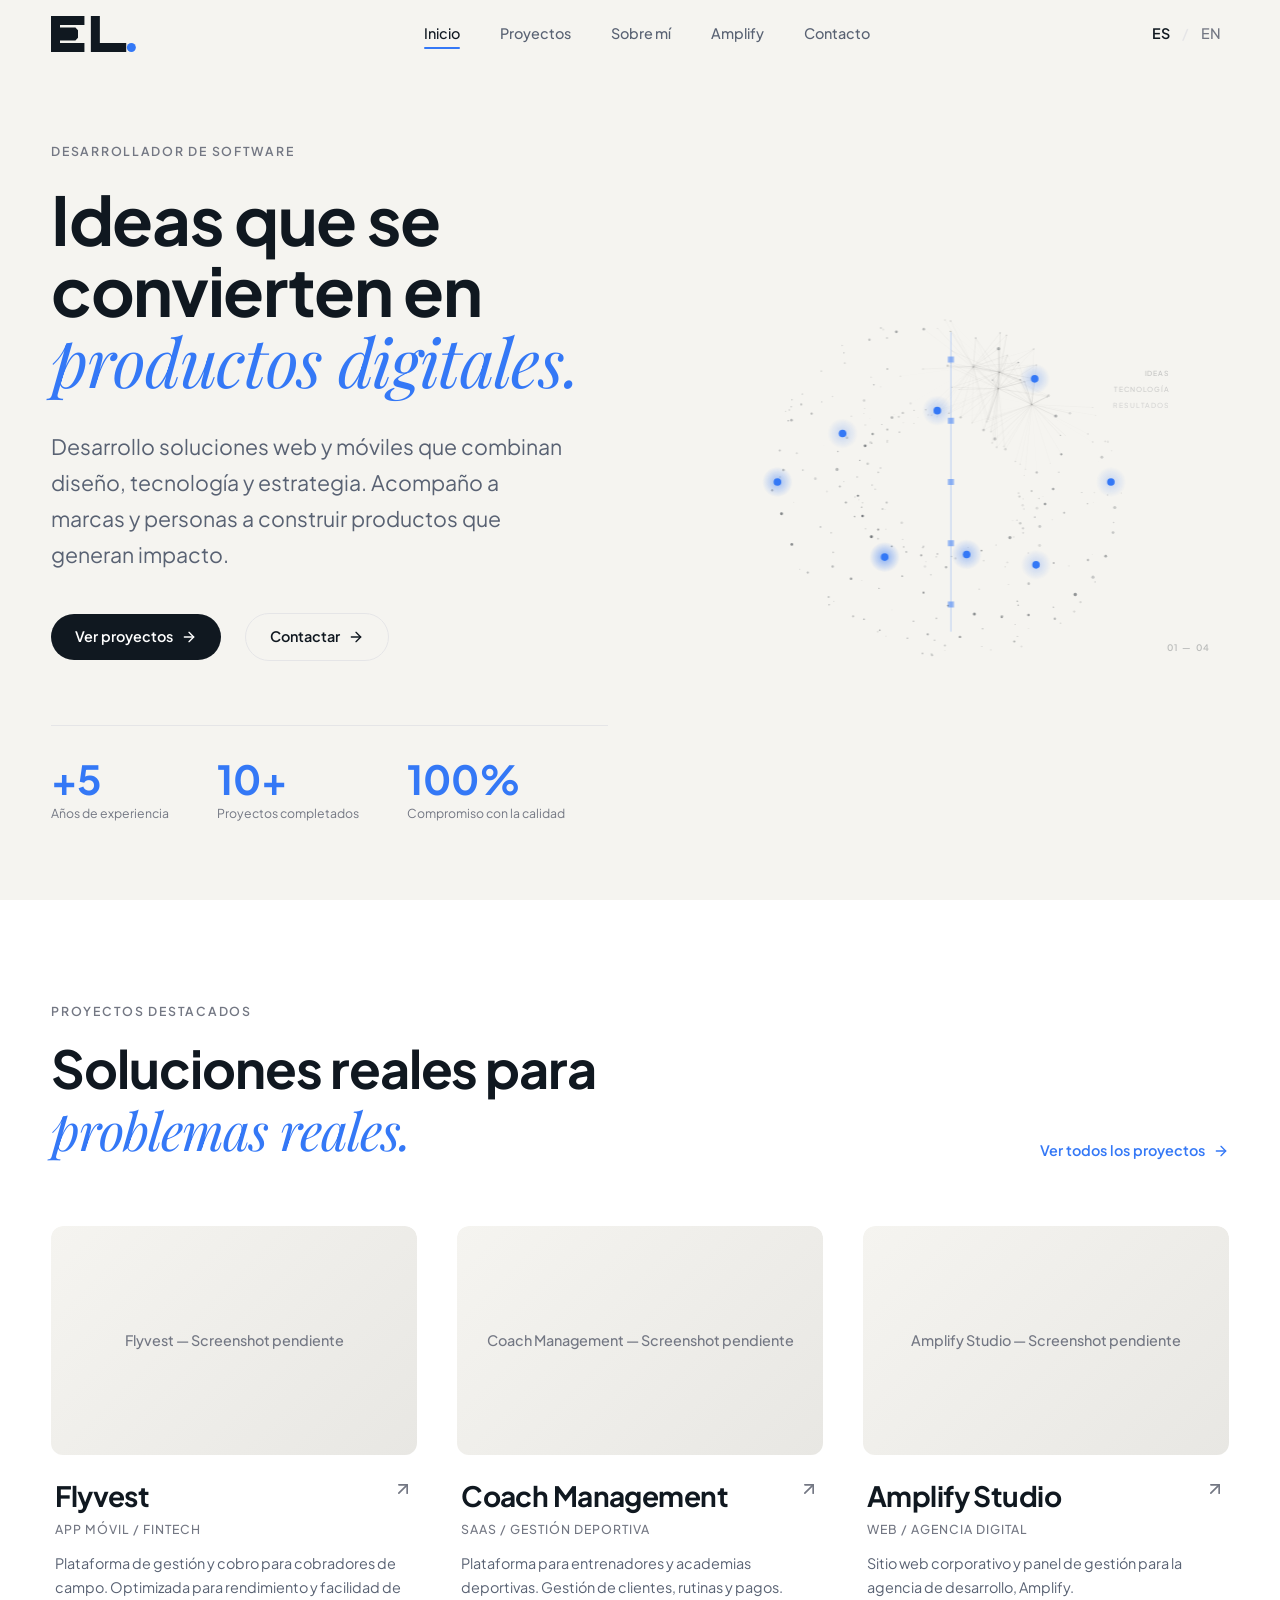
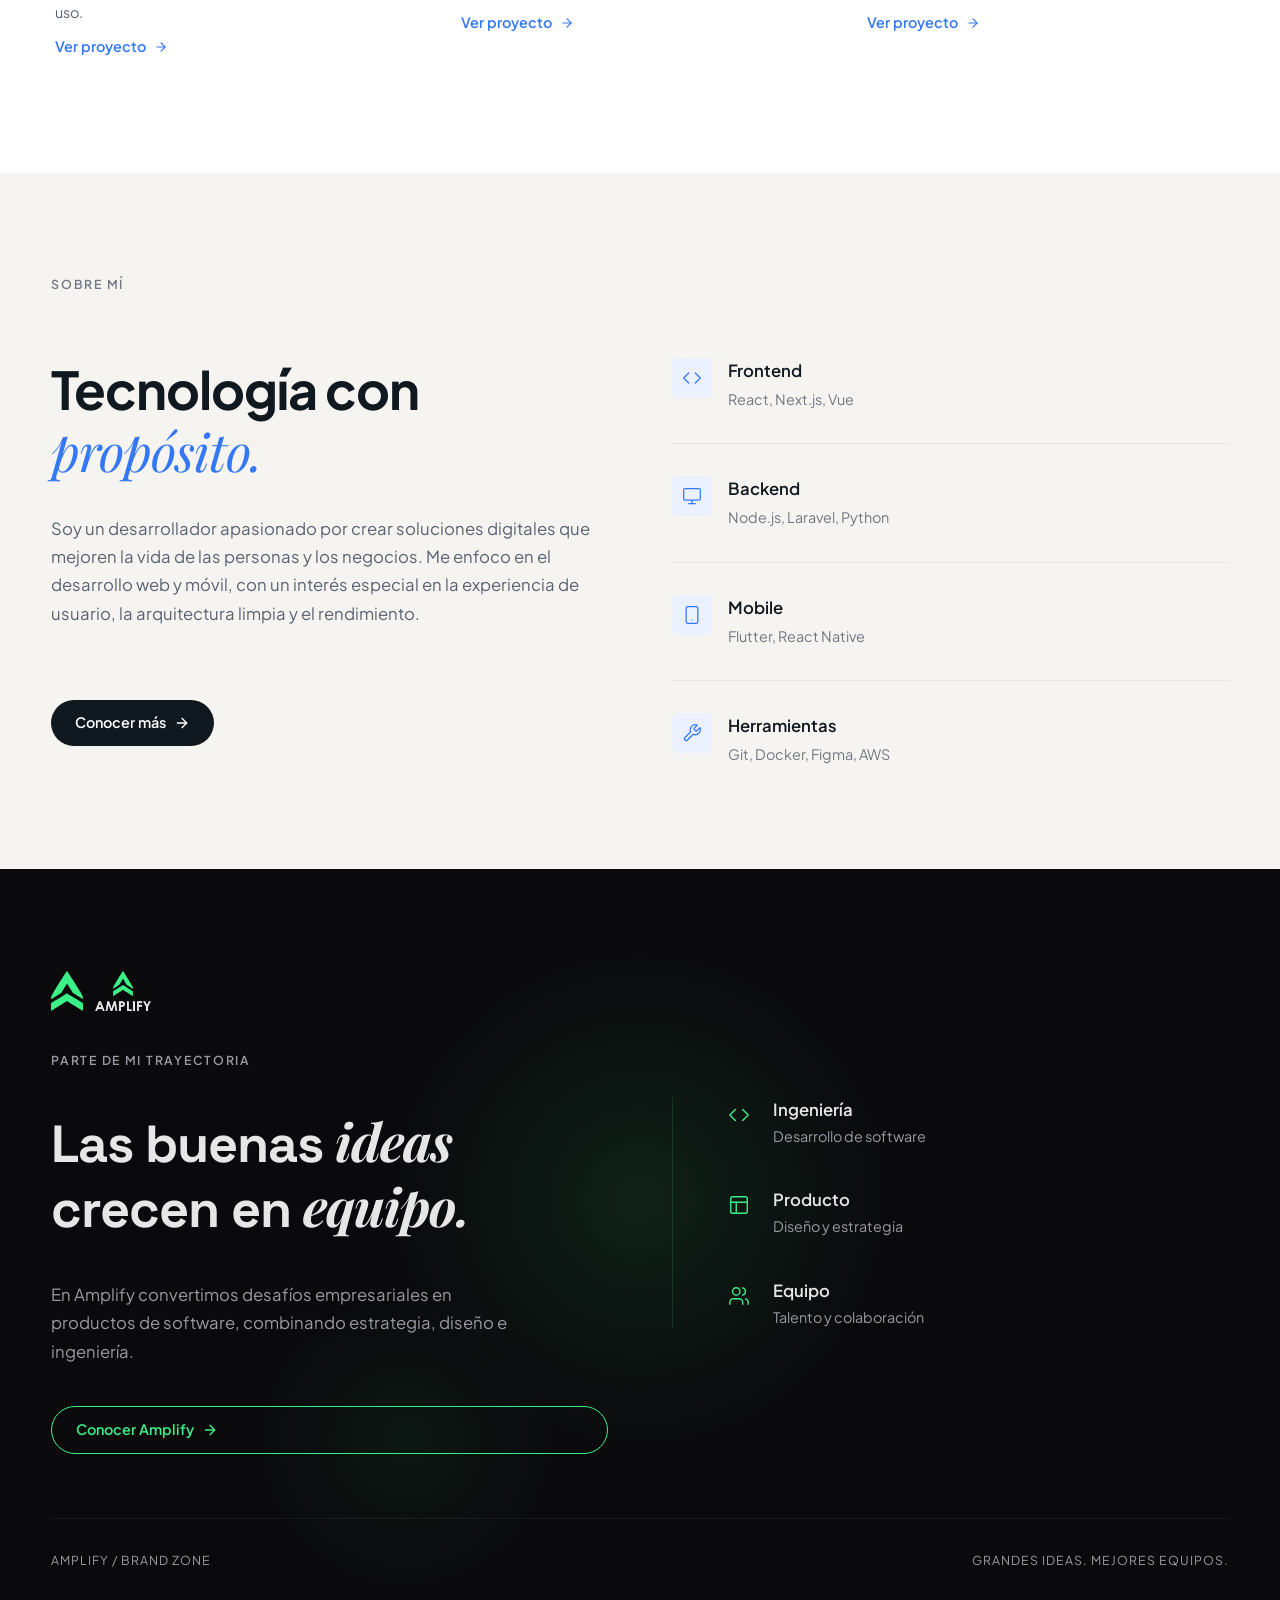
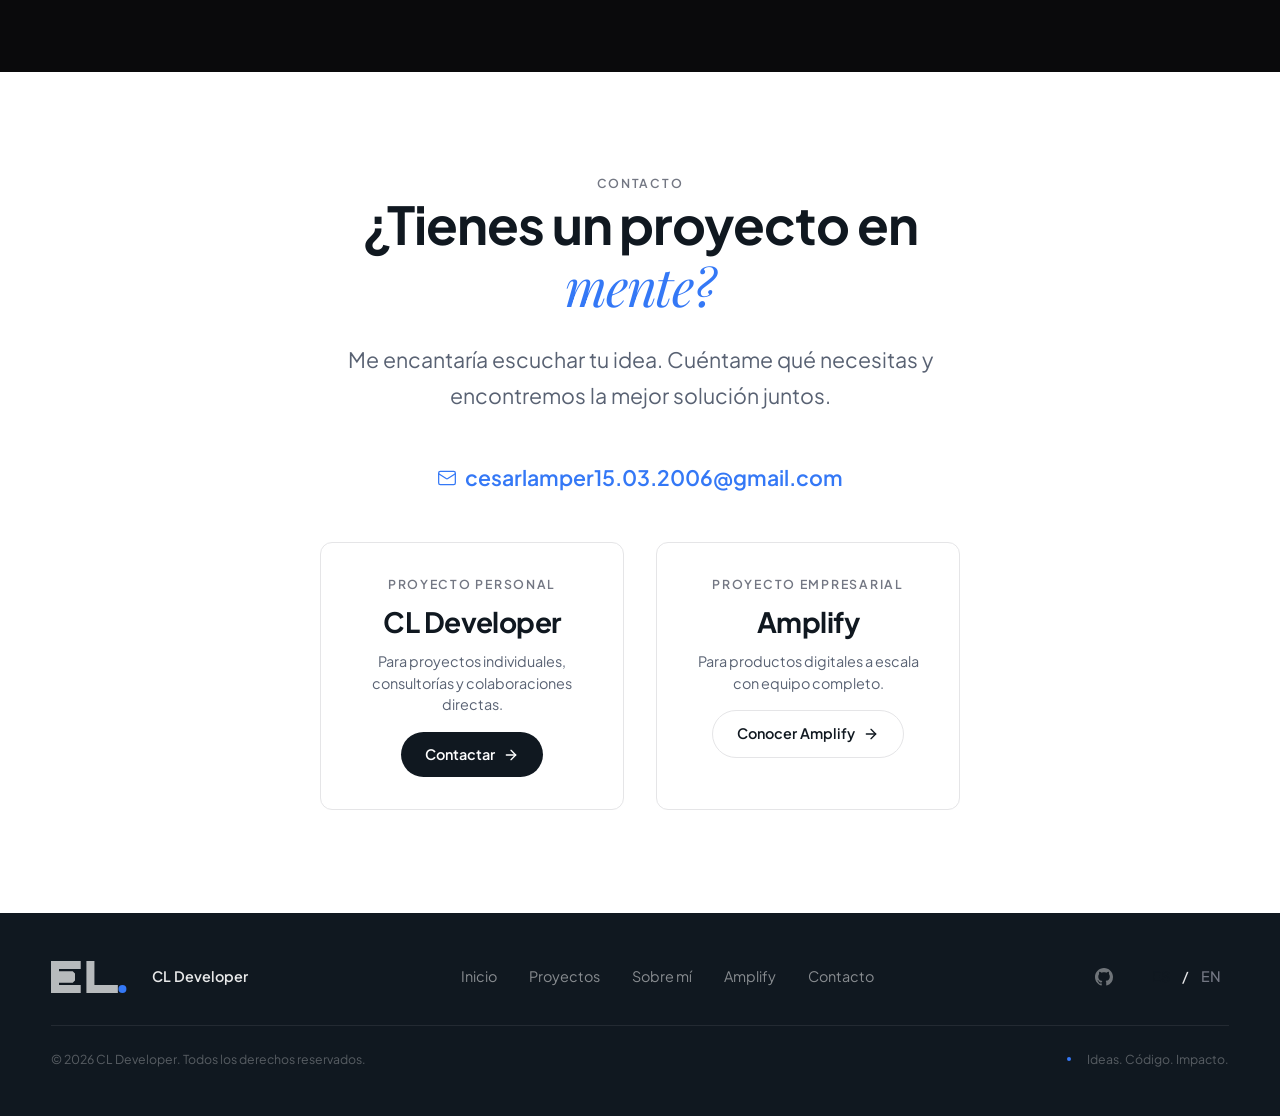
==== commit 8a382a7e: "feat: vectorize CL logo with chamfered geometry + parametric point-cloud hero animation - Replace pl" ====
--- a/index.html
+++ b/index.html
@@ -49,13 +49,13 @@
 
       <!-- Logo -->
       <a href="#inicio" class="header__logo" aria-label="CL Developer — Inicio">
-        <svg viewBox="0 0 120 40" fill="none" xmlns="http://www.w3.org/2000/svg" aria-hidden="true">
-          <!-- C letterform -->
-          <path d="M4 8C4 4 7 1 12 1C15 1 17.5 2.5 19 5L16 7C15 5.5 13.5 4.5 12 4.5C9 4.5 7.5 6.5 7.5 8V24C7.5 25.5 9 27.5 12 27.5C13.5 27.5 15 26.5 16 25L19 27C17.5 29.5 15 31 12 31C7 31 4 28 4 24V8Z" fill="currentColor"/>
+        <svg viewBox="0 0 155 56" fill="none" xmlns="http://www.w3.org/2000/svg" aria-hidden="true" style="height:36px;width:auto;">
+          <!-- C letterform with chamfered opening corners -->
+          <path d="M 0 0 H 52 V 14 H 14 V 18 H 38 L 42 22 V 34 L 38 38 H 14 V 42 H 52 V 56 H 0 Z" fill="currentColor"/>
           <!-- L letterform -->
-          <path d="M24 1H27.5V27H40V31H24V1Z" fill="currentColor"/>
-          <!-- Blue dot -->
-          <circle cx="44" cy="27" r="4" fill="#3478F6"/>
+          <path d="M 62 0 H 76 V 42 H 117 V 56 H 62 Z" fill="currentColor"/>
+          <!-- Electric blue dot -->
+          <circle cx="125" cy="49" r="7" fill="#3478F6"/>
         </svg>
       </a>
 
@@ -152,19 +152,13 @@
             </div>
           </div>
 
-          <!-- Orbital Visual -->
+          <!-- Parametric Point-Cloud Visual -->
           <div class="hero__visual">
-            <div class="orbital-container" aria-hidden="true">
-              <div class="orbital-ring"></div>
-              <div class="orbital-ring"></div>
-              <div class="orbital-ring"></div>
-              <div class="orbital-ring"></div>
-              <div class="orbital-node"></div>
-              <div class="orbital-node"></div>
-              <div class="orbital-node"></div>
-              <div class="orbital-node"></div>
-              <div class="orbital-node"></div>
-            </div>
+            <canvas
+              id="parametric-canvas"
+              class="parametric-canvas"
+              aria-hidden="true"
+            ></canvas>
           </div>
         </div>
       </div>
@@ -479,10 +473,13 @@
         <!-- Brand -->
         <div class="footer__brand">
           <div class="footer__logo">
-            <svg viewBox="0 0 120 40" fill="none" xmlns="http://www.w3.org/2000/svg" aria-hidden="true">
-              <path d="M4 8C4 4 7 1 12 1C15 1 17.5 2.5 19 5L16 7C15 5.5 13.5 4.5 12 4.5C9 4.5 7.5 6.5 7.5 8V24C7.5 25.5 9 27.5 12 27.5C13.5 27.5 15 26.5 16 25L19 27C17.5 29.5 15 31 12 31C7 31 4 28 4 24V8Z" fill="currentColor"/>
-              <path d="M24 1H27.5V27H40V31H24V1Z" fill="currentColor"/>
-              <circle cx="44" cy="27" r="4" fill="#3478F6"/>
+            <svg viewBox="0 0 155 56" fill="none" xmlns="http://www.w3.org/2000/svg" aria-hidden="true" style="height:32px;width:auto;">
+              <!-- C letterform with chamfered opening corners -->
+              <path d="M 0 0 H 52 V 14 H 14 V 18 H 38 L 42 22 V 34 L 38 38 H 14 V 42 H 52 V 56 H 0 Z" fill="currentColor"/>
+              <!-- L letterform -->
+              <path d="M 62 0 H 76 V 42 H 117 V 56 H 62 Z" fill="currentColor"/>
+              <!-- Electric blue dot -->
+              <circle cx="125" cy="49" r="7" fill="#3478F6"/>
             </svg>
           </div>
           <span class="footer__brand-name">CL Developer</span>
@@ -529,7 +526,7 @@
   <!-- Scripts -->
   <script src="assets/js/i18n.js"></script>
   <script src="assets/js/navigation.js"></script>
-  <script src="assets/js/orbital.js"></script>
+  <script src="assets/js/parametric.js"></script>
   <script src="assets/js/animations.js"></script>
   <script src="assets/js/main.js"></script>
 </body>
--- a/assets/css/hero.css
+++ b/assets/css/hero.css
@@ -126,108 +126,22 @@
   z-index: 1;
 }
 
-/* ── Orbital animation container ── */
-.orbital-container {
-  position: relative;
-  width: clamp(320px, 30vw, 500px);
-  height: clamp(320px, 30vw, 500px);
-  perspective: 1200px;
+/* ── Parametric canvas animation ── */
+.parametric-canvas {
+  display: block;
+  width: 100%;
+  height: 100%;
+  min-width: clamp(300px, 28vw, 520px);
+  min-height: clamp(360px, 42vh, 560px);
+  opacity: 0;
+  animation: parametric-entrance 1.2s var(--ease-out) 0.3s forwards;
+  will-change: opacity;
 }
 
-.orbital-ring {
-  position: absolute;
-  inset: 0;
-  border-radius: 50%;
-  border: 1px solid rgba(var(--cl-blue-rgb), 0.15);
-  transform-style: preserve-3d;
-  will-change: transform;
-}
-
-.orbital-ring:nth-child(1) {
-  animation: orbit-1 25s linear infinite;
-  border-color: rgba(var(--cl-blue-rgb), 0.2);
-}
-
-.orbital-ring:nth-child(2) {
-  inset: 8%;
-  animation: orbit-2 30s linear infinite;
-  border-color: rgba(var(--cl-blue-rgb), 0.12);
-}
-
-.orbital-ring:nth-child(3) {
-  inset: 16%;
-  animation: orbit-3 22s linear infinite reverse;
-  border-color: rgba(var(--cl-blue-rgb), 0.08);
-}
-
-.orbital-ring:nth-child(4) {
-  inset: 4%;
-  animation: orbit-4 35s linear infinite;
-  border-color: rgba(var(--cl-blue-rgb), 0.06);
-}
-
-/* ── Orbital nodes ── */
-.orbital-node {
-  position: absolute;
-  width: 7px;
-  height: 7px;
-  background: var(--cl-blue);
-  border-radius: 50%;
-  box-shadow: 0 0 12px rgba(var(--cl-blue-rgb), 0.4);
-  opacity: 0;
-  animation: node-appear 0.6s var(--ease-out) forwards;
-}
-
-.orbital-node:nth-child(1) { top: 0; left: 50%; transform: translate(-50%, -50%); animation-delay: 0.8s; }
-.orbital-node:nth-child(2) { bottom: 15%; right: 5%; animation-delay: 1.0s; }
-.orbital-node:nth-child(3) { top: 30%; left: 2%; animation-delay: 1.2s; }
-.orbital-node:nth-child(4) { bottom: 5%; left: 40%; animation-delay: 1.4s; }
-.orbital-node:nth-child(5) { top: 10%; right: 20%; animation-delay: 1.1s; width: 5px; height: 5px; }
-
-/* ── Orbital slide counter ── */
-.hero__slide-counter {
-  position: absolute;
-  bottom: 15%;
-  right: -10%;
-  display: flex;
-  align-items: center;
-  gap: var(--sp-3);
-  font-size: var(--fs-xs);
-  font-weight: var(--fw-medium);
-  color: var(--cl-text-muted);
-  letter-spacing: var(--ls-wide);
-}
-
-.hero__slide-counter .current {
-  font-size: var(--fs-md);
-  font-weight: var(--fw-bold);
-  color: var(--cl-charcoal);
-}
-
-/* ── Keyframes ── */
-@keyframes orbit-1 {
-  from { transform: rotateX(70deg) rotateZ(0deg); }
-  to   { transform: rotateX(70deg) rotateZ(360deg); }
-}
-
-@keyframes orbit-2 {
-  from { transform: rotateX(55deg) rotateY(25deg) rotateZ(0deg); }
-  to   { transform: rotateX(55deg) rotateY(25deg) rotateZ(360deg); }
-}
-
-@keyframes orbit-3 {
-  from { transform: rotateX(80deg) rotateY(-15deg) rotateZ(0deg); }
-  to   { transform: rotateX(80deg) rotateY(-15deg) rotateZ(360deg); }
-}
-
-@keyframes orbit-4 {
-  from { transform: rotateX(60deg) rotateY(40deg) rotateZ(0deg); }
-  to   { transform: rotateX(60deg) rotateY(40deg) rotateZ(360deg); }
-}
-
-@keyframes node-appear {
-  from { opacity: 0; transform: scale(0); }
-  to   { opacity: 1; transform: scale(1); }
+/* ── Parametric entrance ── */
+@keyframes parametric-entrance {
+  from { opacity: 0; }
+  to   { opacity: 1; }
 }
 
 /* ── Hero entrance stagger ── */
@@ -242,18 +156,8 @@
 .hero__content > *:nth-child(3) { animation-delay: 0.35s; }
 .hero__content > *:nth-child(4) { animation-delay: 0.5s; }
 
-.orbital-container {
-  opacity: 0;
-  transform: scale(0.88);
-  animation: orbital-entrance 1s var(--ease-out) 0.4s forwards;
-}
-
 @keyframes hero-reveal {
   to { opacity: 1; transform: translateY(0); }
-}
-
-@keyframes orbital-entrance {
-  to { opacity: 1; transform: scale(1); }
 }
 
 /* ── Stats row ── */
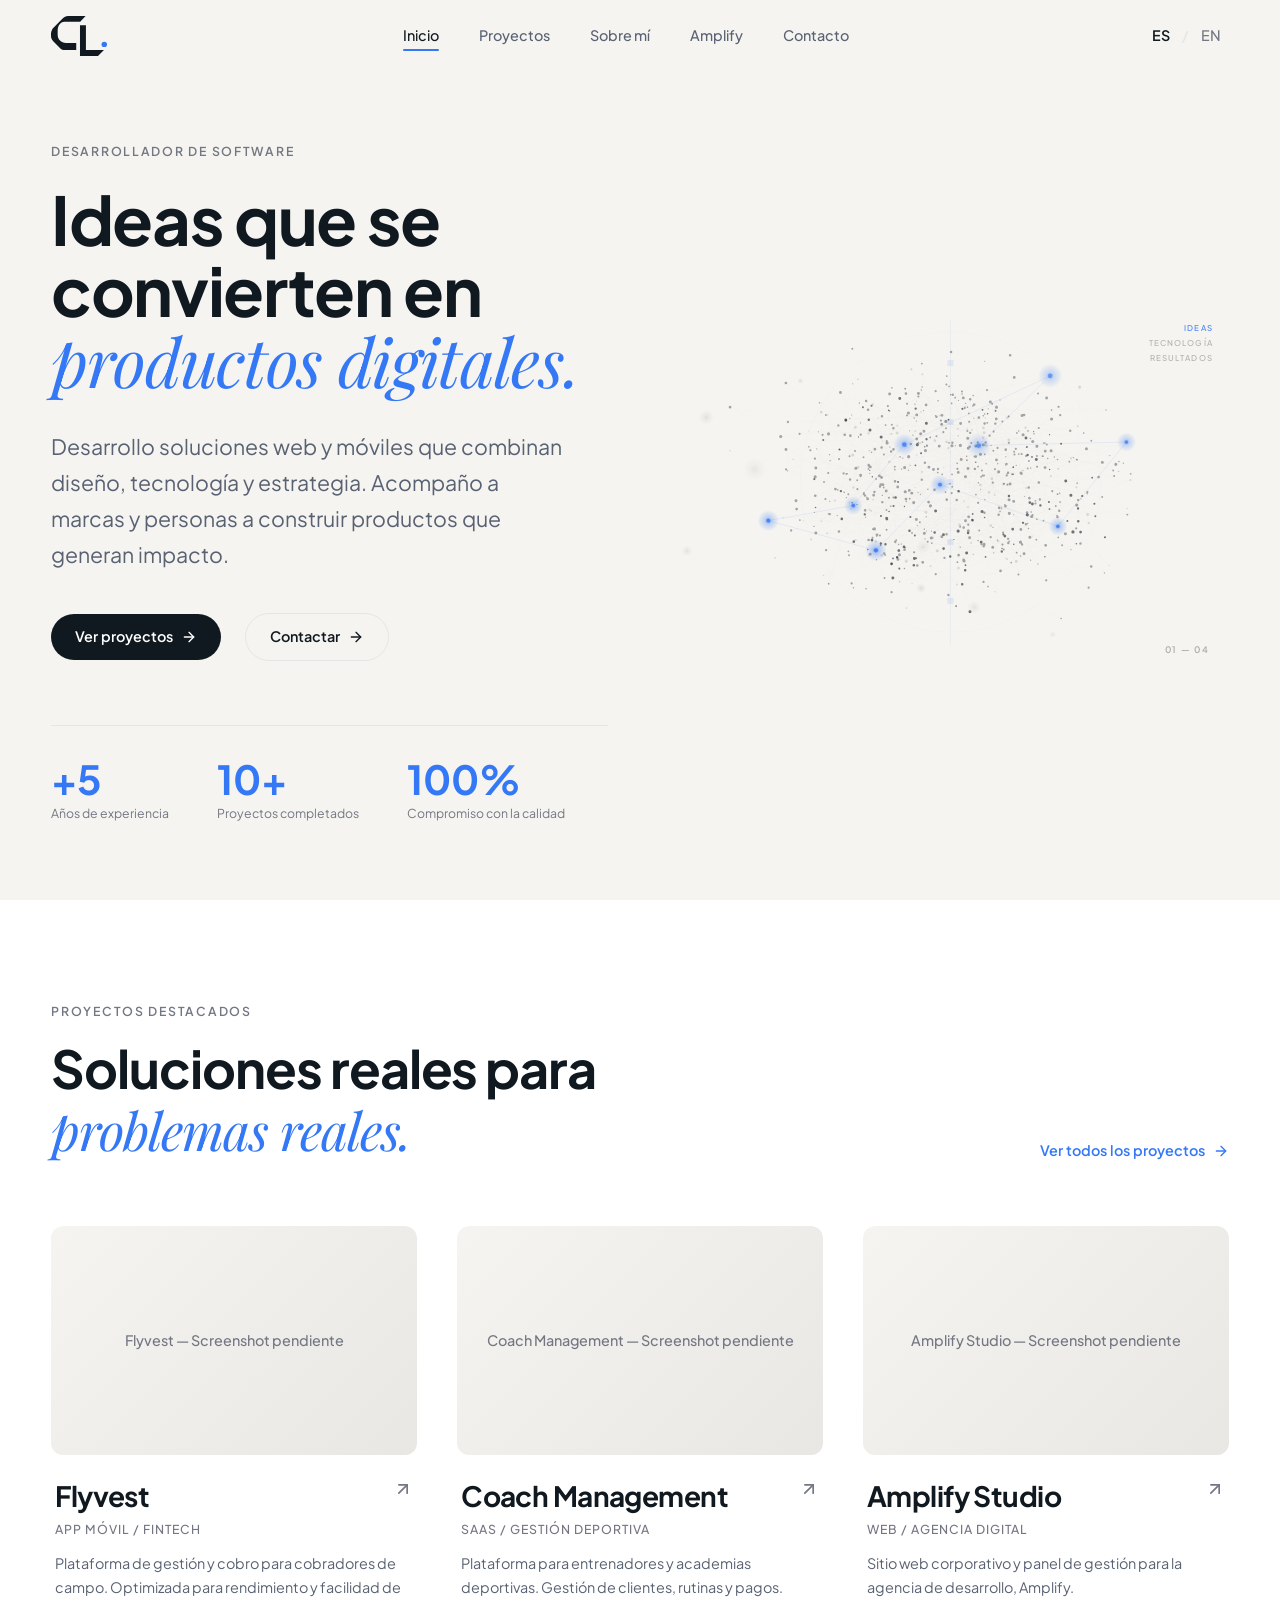
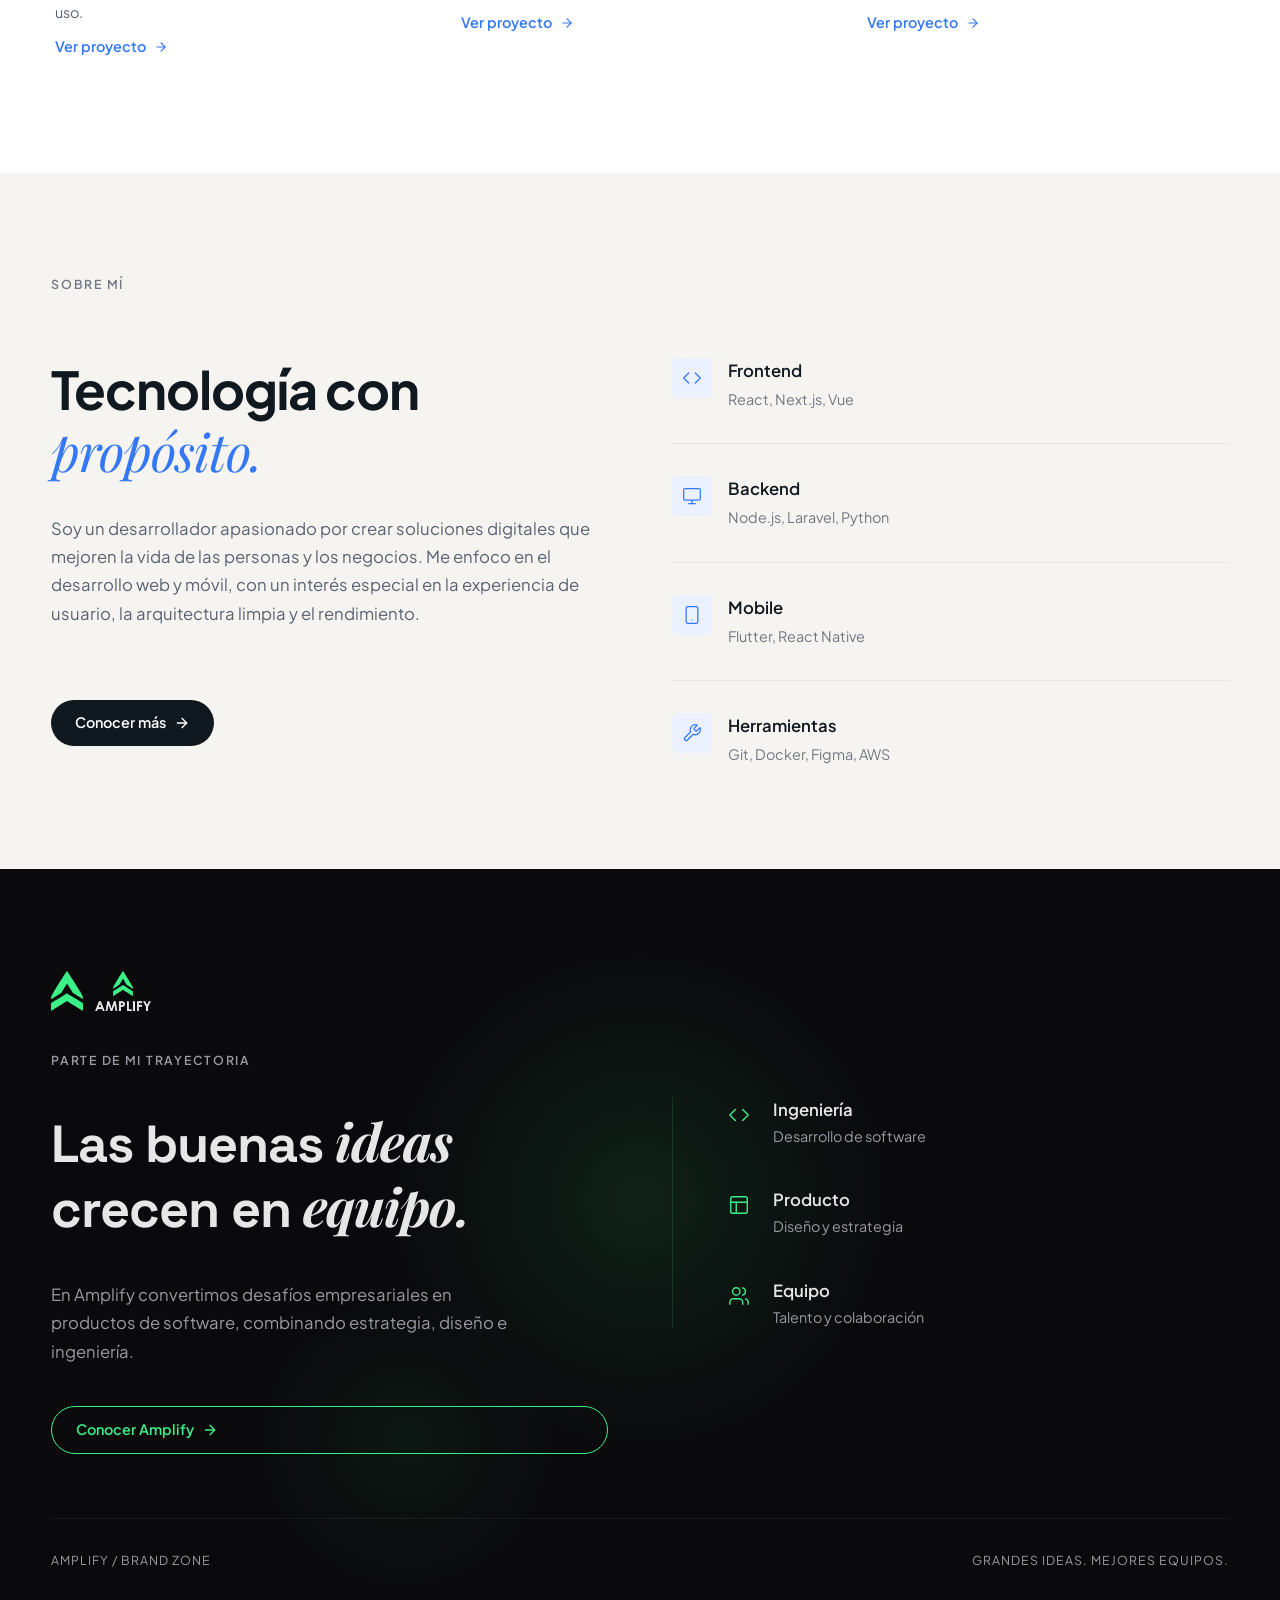
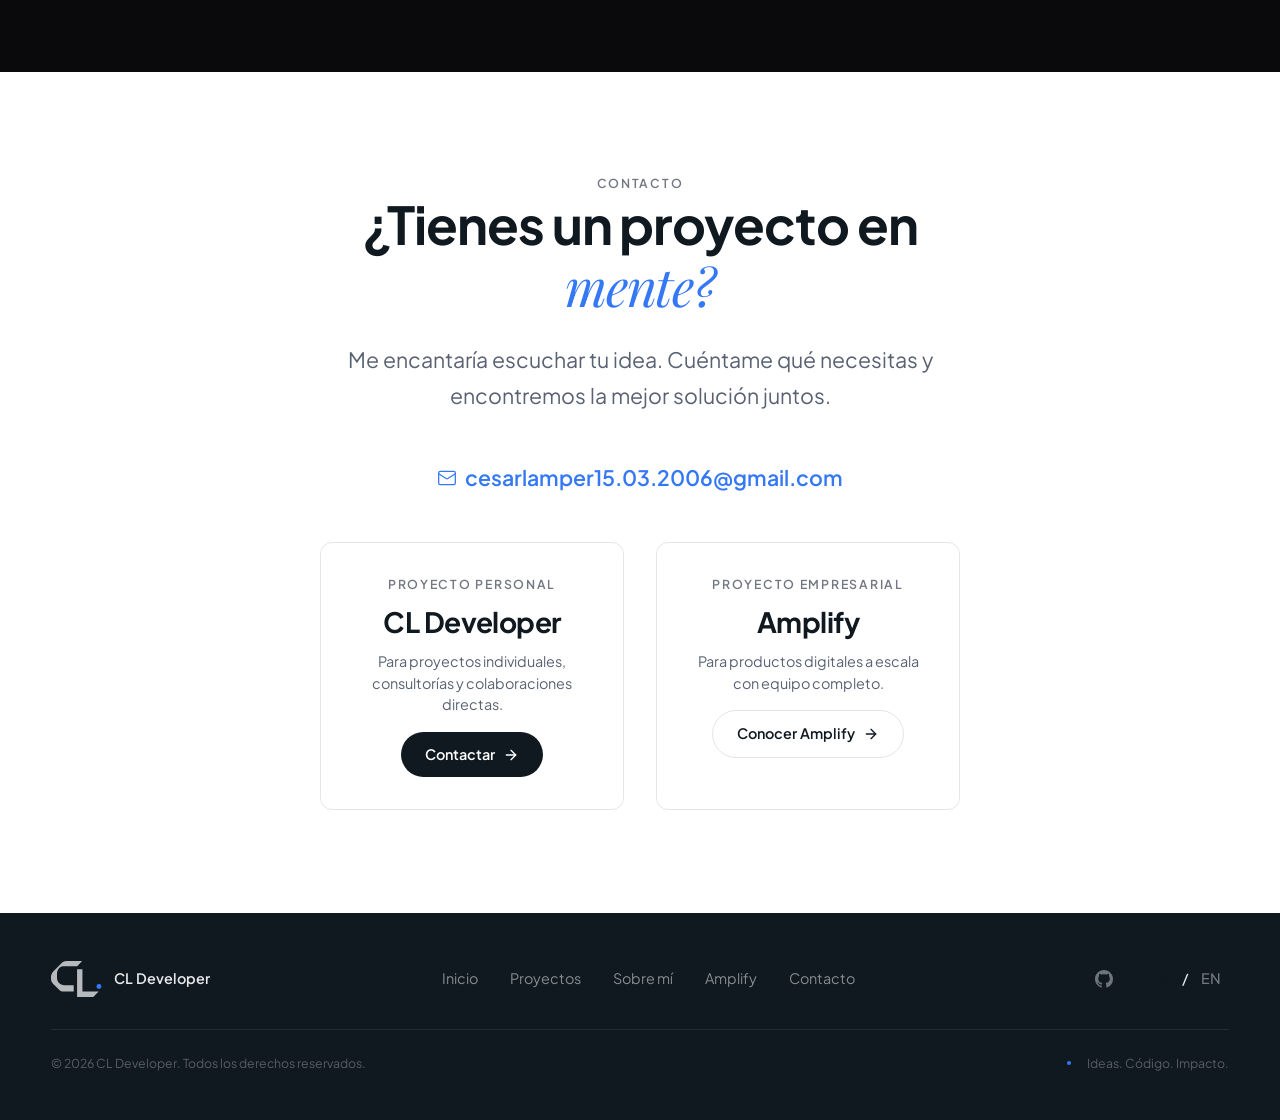
==== commit 2df55f50: "feat: actualizar identidad visual y animación cíclica del hero - Logo CL oficial vectorizado con tra" ====
--- a/index.html
+++ b/index.html
@@ -49,13 +49,10 @@
 
       <!-- Logo -->
       <a href="#inicio" class="header__logo" aria-label="CL Developer — Inicio">
-        <svg viewBox="0 0 155 56" fill="none" xmlns="http://www.w3.org/2000/svg" aria-hidden="true" style="height:36px;width:auto;">
-          <!-- C letterform with chamfered opening corners -->
-          <path d="M 0 0 H 52 V 14 H 14 V 18 H 38 L 42 22 V 34 L 38 38 H 14 V 42 H 52 V 56 H 0 Z" fill="currentColor"/>
-          <!-- L letterform -->
-          <path d="M 62 0 H 76 V 42 H 117 V 56 H 62 Z" fill="currentColor"/>
-          <!-- Electric blue dot -->
-          <circle cx="125" cy="49" r="7" fill="#3478F6"/>
+        <svg viewBox="0 0 177 126" fill="none" xmlns="http://www.w3.org/2000/svg" aria-hidden="true" style="height:40px;width:auto;">
+          <path d="M109 0H54C46 0.6 41.5 4 37.4 7L6.2 38.2C4.3 40.5 1 46.5 0 54V63C0 69 2.5 74.5 7 79.5L31.2 103.6C34 105.8 37 107 40 107H79.5V85H47C32 85 21 73.5 21 59V46C21 31 29 19 42 18H92L109 0Z" fill="currentColor"/>
+          <path d="M91.3 29H110V107H166.8L148 126H91.3Z" fill="currentColor"/>
+          <circle cx="167.8" cy="89.4" r="8.6" fill="#3478F6"/>
         </svg>
       </a>
 
@@ -473,13 +470,10 @@
         <!-- Brand -->
         <div class="footer__brand">
           <div class="footer__logo">
-            <svg viewBox="0 0 155 56" fill="none" xmlns="http://www.w3.org/2000/svg" aria-hidden="true" style="height:32px;width:auto;">
-              <!-- C letterform with chamfered opening corners -->
-              <path d="M 0 0 H 52 V 14 H 14 V 18 H 38 L 42 22 V 34 L 38 38 H 14 V 42 H 52 V 56 H 0 Z" fill="currentColor"/>
-              <!-- L letterform -->
-              <path d="M 62 0 H 76 V 42 H 117 V 56 H 62 Z" fill="currentColor"/>
-              <!-- Electric blue dot -->
-              <circle cx="125" cy="49" r="7" fill="#3478F6"/>
+            <svg viewBox="0 0 177 126" fill="none" xmlns="http://www.w3.org/2000/svg" aria-hidden="true" style="height:36px;width:auto;">
+              <path d="M109 0H54C46 0.6 41.5 4 37.4 7L6.2 38.2C4.3 40.5 1 46.5 0 54V63C0 69 2.5 74.5 7 79.5L31.2 103.6C34 105.8 37 107 40 107H79.5V85H47C32 85 21 73.5 21 59V46C21 31 29 19 42 18H92L109 0Z" fill="currentColor"/>
+              <path d="M91.3 29H110V107H166.8L148 126H91.3Z" fill="currentColor"/>
+              <circle cx="167.8" cy="89.4" r="8.6" fill="#3478F6"/>
             </svg>
           </div>
           <span class="footer__brand-name">CL Developer</span>
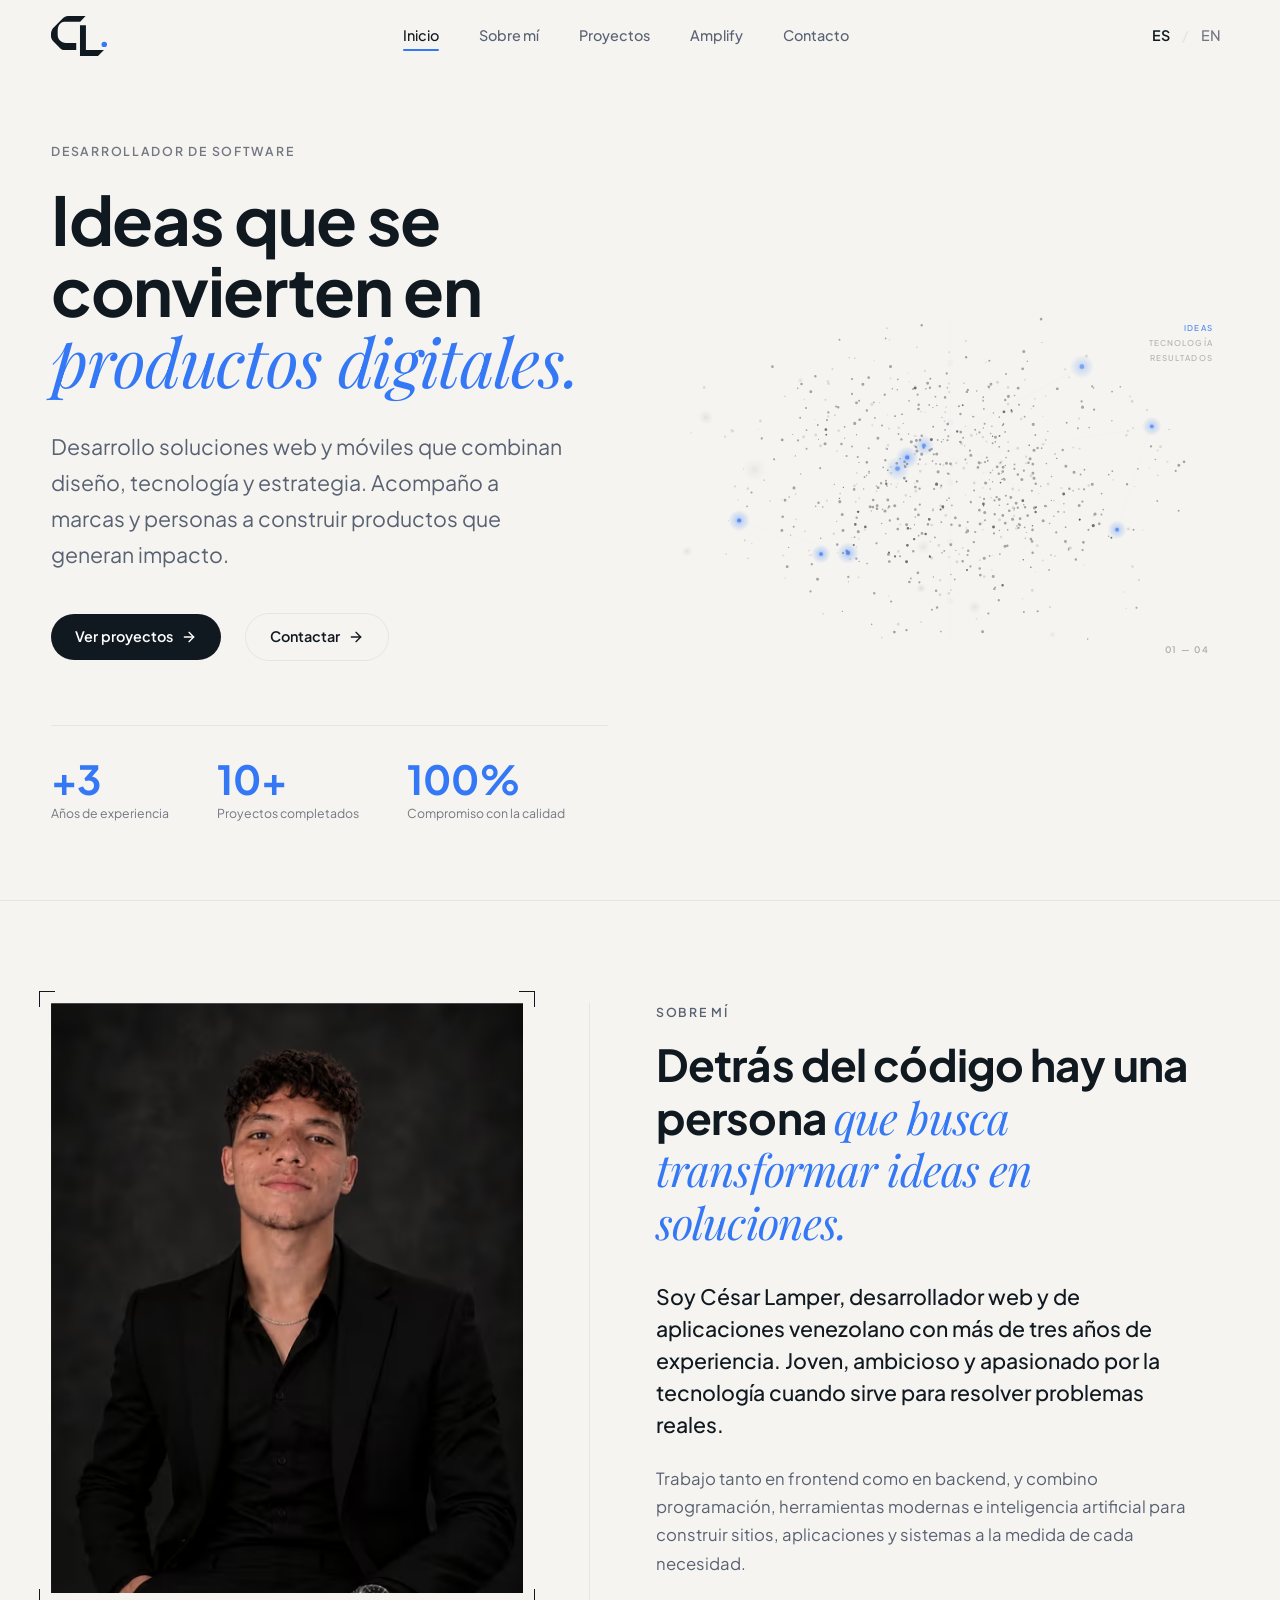
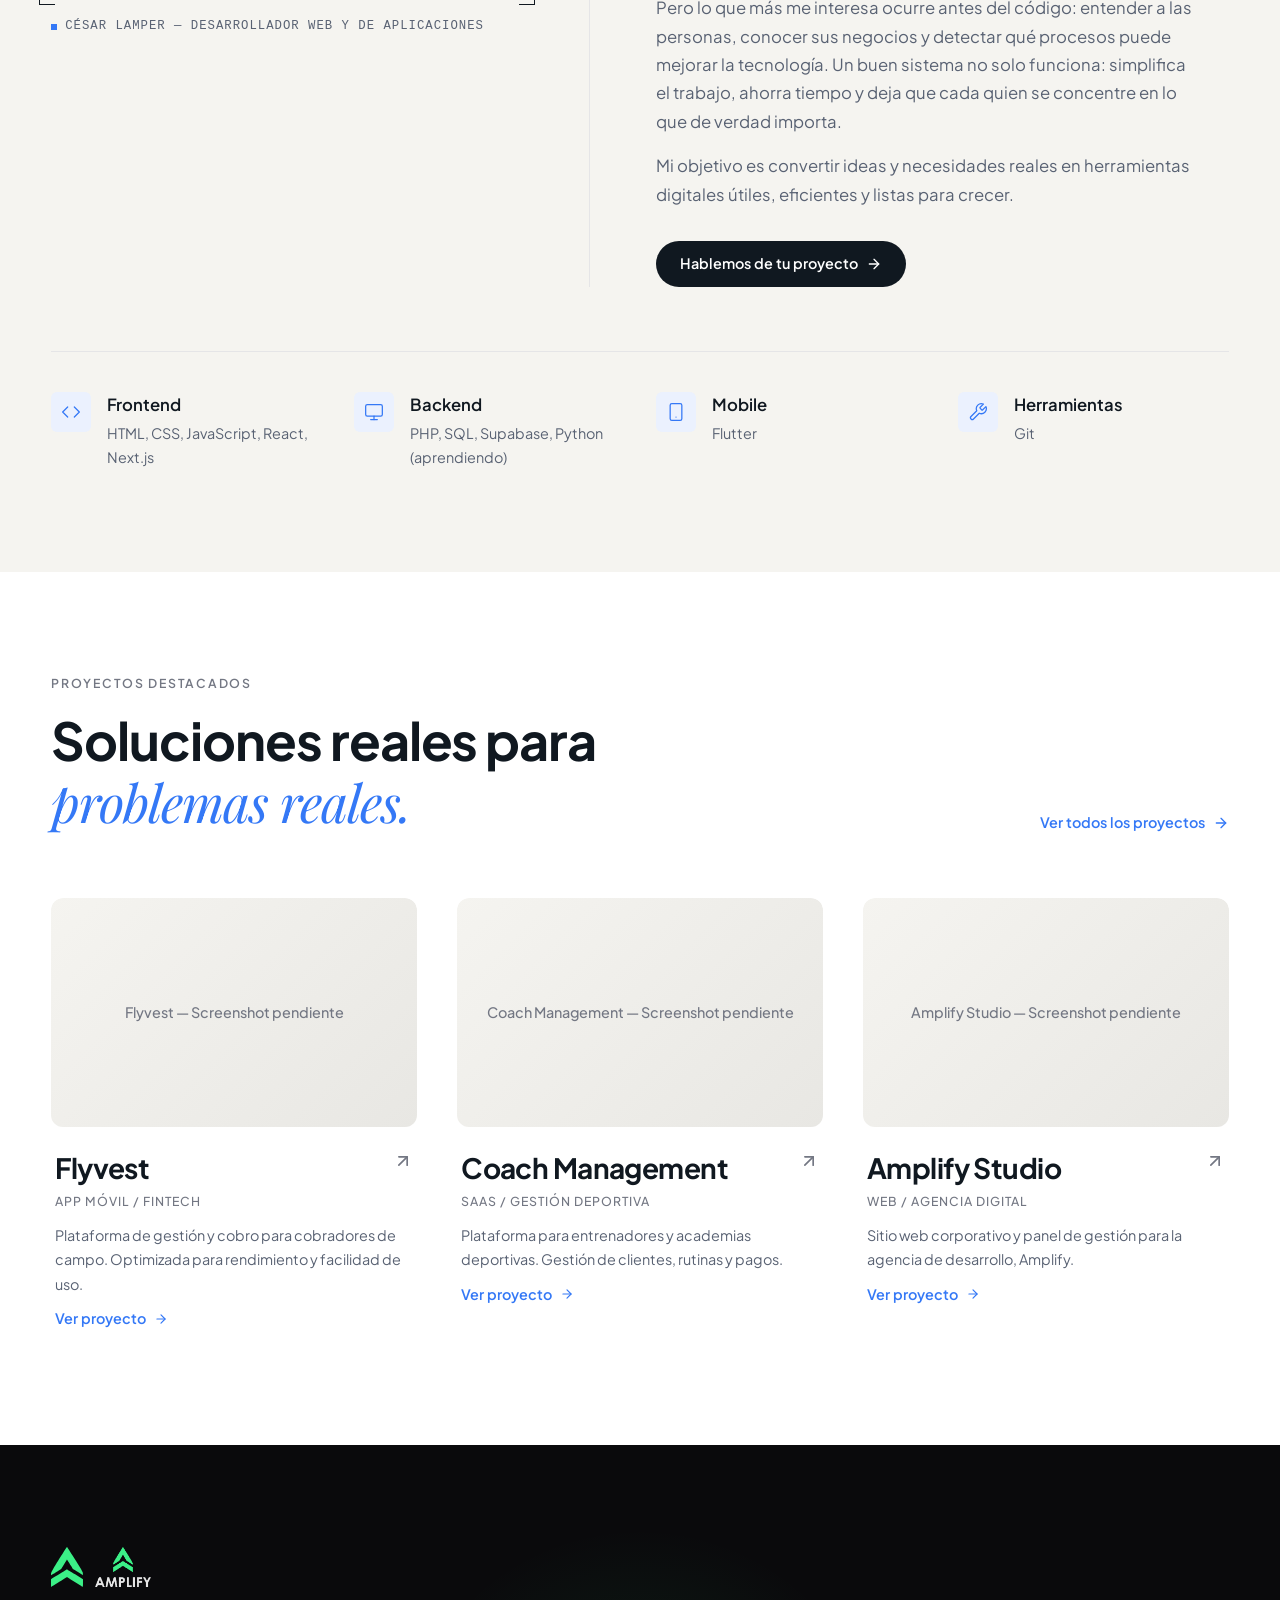
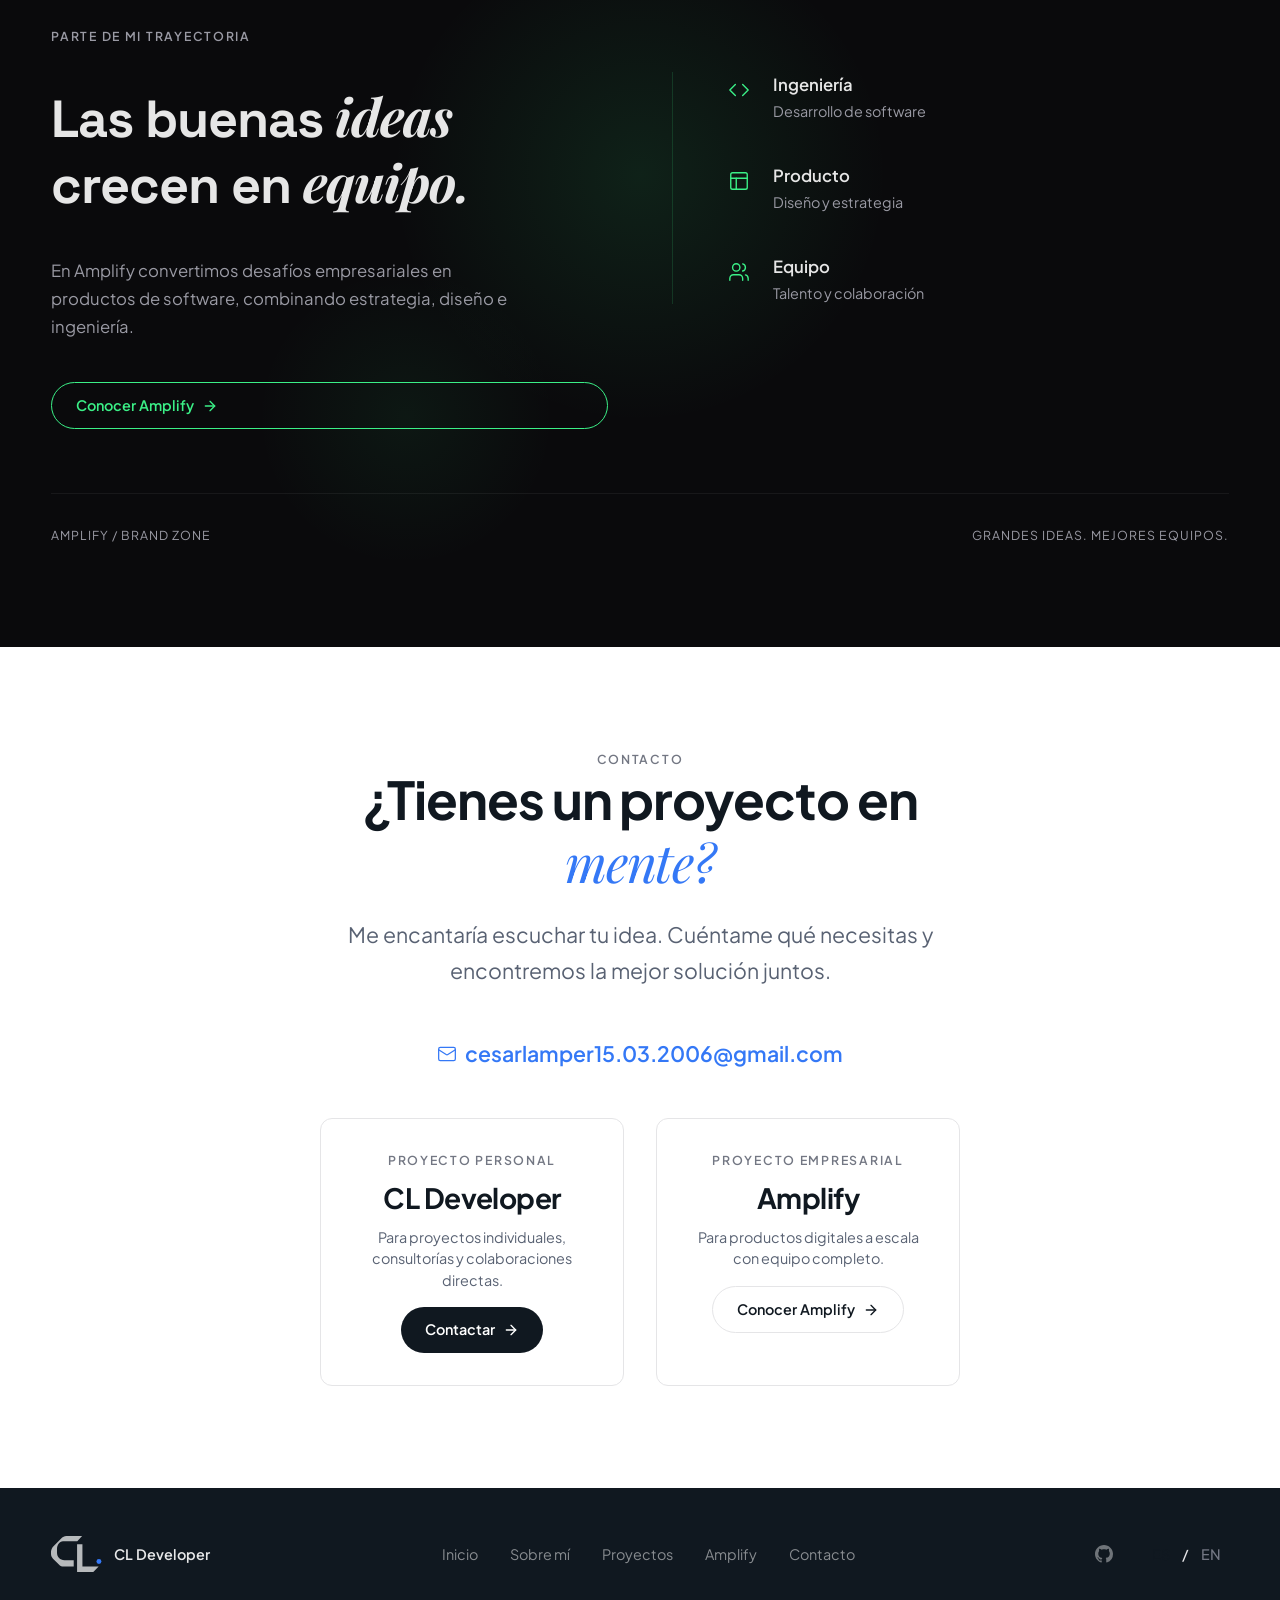
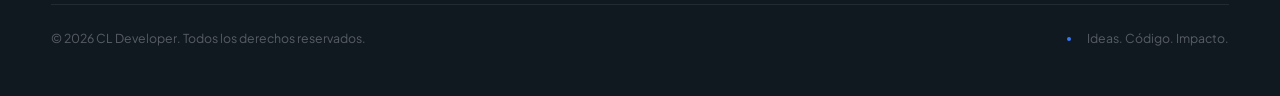
==== commit ab7e6efd: "feat: sección Sobre mí con foto, skills y animación de entrada - Incorpora imagen responsive de Césa" ====
--- a/index.html
+++ b/index.html
@@ -3,9 +3,10 @@
 <head>
   <meta charset="UTF-8">
   <meta name="viewport" content="width=device-width, initial-scale=1.0">
+  <script>document.documentElement.classList.add('js');</script>
   <title>CL Developer — Ideas que se convierten en productos digitales</title>
-  <meta name="description" content="Portafolio de César Alejandro — Desarrollador de software. Diseño y desarrollo web y móvil. Soluciones digitales con impacto real.">
-  <meta name="author" content="César Alejandro — CL Developer">
+  <meta name="description" content="Portafolio de César Lamper — Desarrollador de software. Diseño y desarrollo web y móvil. Soluciones digitales con impacto real.">
+  <meta name="author" content="César Lamper — CL Developer">
 
   <!-- Favicon -->
   <link rel="icon" href="favicon/favicon.svg" type="image/svg+xml">
@@ -59,8 +60,8 @@
       <!-- Desktop Nav -->
       <nav class="header__nav" aria-label="Navegación principal">
         <a href="#inicio" class="nav__link is-active" data-i18n="nav.inicio">Inicio</a>
+        <a href="#sobre-mi" class="nav__link" data-i18n="nav.sobre-mi">Sobre mí</a>
         <a href="#proyectos" class="nav__link" data-i18n="nav.proyectos">Proyectos</a>
-        <a href="#sobre-mi" class="nav__link" data-i18n="nav.sobre-mi">Sobre mí</a>
         <a href="#amplify" class="nav__link" data-i18n="nav.amplify">Amplify</a>
         <a href="#contacto" class="nav__link" data-i18n="nav.contacto">Contacto</a>
       </nav>
@@ -87,8 +88,8 @@
   <div class="mobile-menu" id="mobile-menu" role="dialog" aria-label="Menú de navegación">
     <nav aria-label="Navegación móvil">
       <a href="#inicio" class="nav__link" data-i18n="nav.inicio">Inicio</a>
+      <a href="#sobre-mi" class="nav__link" data-i18n="nav.sobre-mi">Sobre mí</a>
       <a href="#proyectos" class="nav__link" data-i18n="nav.proyectos">Proyectos</a>
-      <a href="#sobre-mi" class="nav__link" data-i18n="nav.sobre-mi">Sobre mí</a>
       <a href="#amplify" class="nav__link" data-i18n="nav.amplify">Amplify</a>
       <a href="#contacto" class="nav__link" data-i18n="nav.contacto">Contacto</a>
     </nav>
@@ -135,7 +136,7 @@
             <!-- Stats -->
             <div class="hero__stats">
               <div class="stat">
-                <span class="stat__value" data-i18n="hero.stat.1.value">+5</span>
+                <span class="stat__value" data-i18n="hero.stat.1.value">+3</span>
                 <span class="stat__label" data-i18n="hero.stat.1.label">Años de experiencia</span>
               </div>
               <div class="stat">
@@ -157,6 +158,122 @@
               aria-hidden="true"
             ></canvas>
           </div>
+        </div>
+      </div>
+    </section>
+
+    <!-- ═══════════════════════════════════════
+         ABOUT — «Sobre mí»
+         ═══════════════════════════════════════ -->
+    <section class="about-me" id="sobre-mi" aria-labelledby="about-title">
+      <div class="container">
+
+        <div class="about-me__grid">
+
+          <!-- Etiqueta + título -->
+          <header class="about-me__head">
+            <p class="eyebrow about-me__eyebrow" data-reveal data-delay="1" data-i18n="about.eyebrow">SOBRE MÍ</p>
+            <h2 class="about-me__title" id="about-title" data-reveal data-delay="2">
+              <span data-i18n="about.title.1">Detrás del código hay una persona</span>
+              <span class="text-accent" data-i18n="about.title.2">que busca transformar ideas en soluciones.</span>
+            </h2>
+          </header>
+
+          <!-- Fotografía -->
+          <figure class="about-me__figure" data-reveal data-delay="3">
+            <div class="about-me__plate">
+              <div class="about-me__frame">
+                <picture>
+                  <source type="image/avif"
+                    srcset="assets/img/about/cesar-lamper-480.avif 480w, assets/img/about/cesar-lamper-768.avif 768w, assets/img/about/cesar-lamper-1024.avif 1024w"
+                    sizes="(max-width: 768px) 88vw, (max-width: 1024px) 42vw, 480px">
+                  <source type="image/webp"
+                    srcset="assets/img/about/cesar-lamper-480.webp 480w, assets/img/about/cesar-lamper-768.webp 768w, assets/img/about/cesar-lamper-1024.webp 1024w"
+                    sizes="(max-width: 768px) 88vw, (max-width: 1024px) 42vw, 480px">
+                  <img
+                    src="assets/img/about/cesar-lamper-768.jpg"
+                    srcset="assets/img/about/cesar-lamper-480.jpg 480w, assets/img/about/cesar-lamper-768.jpg 768w, assets/img/about/cesar-lamper-1024.jpg 1024w"
+                    sizes="(max-width: 768px) 88vw, (max-width: 1024px) 42vw, 480px"
+                    width="1024" height="1536"
+                    loading="lazy" decoding="async"
+                    alt="Retrato de César Lamper: joven de cabello rizado, con chaqueta y camisa negras, sobre un fondo oscuro de estudio."
+                    data-i18n-alt="about.photo.alt">
+                </picture>
+              </div>
+              <span class="about-me__marks" aria-hidden="true"></span>
+            </div>
+            <figcaption class="about-me__caption">
+              <span class="about-me__caption-dot" aria-hidden="true"></span>
+              <span data-i18n="about.caption">César Lamper — Desarrollador web y de aplicaciones</span>
+            </figcaption>
+          </figure>
+
+          <!-- Presentación -->
+          <div class="about-me__body">
+            <p class="about-me__lead" data-reveal data-delay="4" data-i18n="about.p1">
+              Soy César Lamper, desarrollador web y de aplicaciones venezolano con más de tres años de experiencia. Joven, ambicioso y apasionado por la tecnología cuando sirve para resolver problemas reales.
+            </p>
+            <div class="about-me__text" data-reveal data-delay="5">
+              <p data-i18n="about.p2">Trabajo tanto en frontend como en backend, y combino programación, herramientas modernas e inteligencia artificial para construir sitios, aplicaciones y sistemas a la medida de cada necesidad.</p>
+              <p data-i18n="about.p3">Pero lo que más me interesa ocurre antes del código: entender a las personas, conocer sus negocios y detectar qué procesos puede mejorar la tecnología. Un buen sistema no solo funciona: simplifica el trabajo, ahorra tiempo y deja que cada quien se concentre en lo que de verdad importa.</p>
+              <p data-i18n="about.p4">Mi objetivo es convertir ideas y necesidades reales en herramientas digitales útiles, eficientes y listas para crecer.</p>
+            </div>
+            <div class="about-me__actions" data-reveal data-delay="6">
+              <a href="#contacto" class="btn btn--primary about-me__cta">
+                <span data-i18n="about.cta">Hablemos de tu proyecto</span>
+                <svg class="btn__arrow" width="16" height="16" viewBox="0 0 24 24" fill="none" stroke="currentColor" stroke-width="2" stroke-linecap="round" stroke-linejoin="round" aria-hidden="true"><path d="M5 12h14"/><path d="m12 5 7 7-7 7"/></svg>
+              </a>
+            </div>
+          </div>
+        </div>
+
+        <!-- Skills -->
+        <div class="about-me__skills" data-reveal-group>
+
+          <!-- Frontend -->
+          <div class="skill-group">
+            <div class="skill-group__icon">
+              <svg viewBox="0 0 24 24" fill="none" stroke="currentColor" stroke-width="1.5" stroke-linecap="round" stroke-linejoin="round" aria-hidden="true"><polyline points="16 18 22 12 16 6"/><polyline points="8 6 2 12 8 18"/></svg>
+            </div>
+            <div>
+              <p class="skill-group__title" data-i18n="about.skill.1.title">Frontend</p>
+              <p class="skill-group__items" data-i18n="about.skill.1.items">HTML, CSS, JavaScript, React, Next.js</p>
+            </div>
+          </div>
+
+          <!-- Backend -->
+          <div class="skill-group">
+            <div class="skill-group__icon">
+              <svg viewBox="0 0 24 24" fill="none" stroke="currentColor" stroke-width="1.5" stroke-linecap="round" stroke-linejoin="round" aria-hidden="true"><rect x="2" y="3" width="20" height="14" rx="2"/><path d="M8 21h8"/><path d="M12 17v4"/></svg>
+            </div>
+            <div>
+              <p class="skill-group__title" data-i18n="about.skill.2.title">Backend</p>
+              <p class="skill-group__items" data-i18n="about.skill.2.items">PHP, SQL, Supabase, Python (aprendiendo)</p>
+            </div>
+          </div>
+
+          <!-- Mobile -->
+          <div class="skill-group">
+            <div class="skill-group__icon">
+              <svg viewBox="0 0 24 24" fill="none" stroke="currentColor" stroke-width="1.5" stroke-linecap="round" stroke-linejoin="round" aria-hidden="true"><rect x="5" y="2" width="14" height="20" rx="2"/><path d="M12 18h.01"/></svg>
+            </div>
+            <div>
+              <p class="skill-group__title" data-i18n="about.skill.3.title">Mobile</p>
+              <p class="skill-group__items" data-i18n="about.skill.3.items">Flutter</p>
+            </div>
+          </div>
+
+          <!-- Tools -->
+          <div class="skill-group">
+            <div class="skill-group__icon">
+              <svg viewBox="0 0 24 24" fill="none" stroke="currentColor" stroke-width="1.5" stroke-linecap="round" stroke-linejoin="round" aria-hidden="true"><path d="M14.7 6.3a1 1 0 0 0 0 1.4l1.6 1.6a1 1 0 0 0 1.4 0l3.77-3.77a6 6 0 0 1-7.94 7.94l-6.91 6.91a2.12 2.12 0 0 1-3-3l6.91-6.91a6 6 0 0 1 7.94-7.94l-3.76 3.76z"/></svg>
+            </div>
+            <div>
+              <p class="skill-group__title" data-i18n="about.skill.4.title">Herramientas</p>
+              <p class="skill-group__items" data-i18n="about.skill.4.items">Git</p>
+            </div>
+          </div>
+
         </div>
       </div>
     </section>
@@ -253,83 +370,6 @@
     </section>
 
     <!-- ═══════════════════════════════════════
-         ABOUT
-         ═══════════════════════════════════════ -->
-    <section class="about section" id="sobre-mi">
-      <div class="container">
-        <div class="section__header" data-reveal>
-          <p class="eyebrow" data-i18n="about.eyebrow">SOBRE MÍ</p>
-        </div>
-
-        <div class="about__inner">
-          <div class="about__content" data-reveal>
-            <h2 class="about__title">
-              <span data-i18n="about.title.1">Tecnología con</span><br>
-              <span class="text-accent" data-i18n="about.title.2">propósito.</span>
-            </h2>
-
-            <p class="about__description" data-i18n="about.description">
-              Soy un desarrollador apasionado por crear soluciones digitales que mejoren la vida de las personas y los negocios. Me enfoco en el desarrollo web y móvil, con un interés especial en la experiencia de usuario, la arquitectura limpia y el rendimiento.
-            </p>
-
-            <a href="#contacto" class="btn btn--primary about__cta">
-              <span data-i18n="about.cta">Conocer más</span>
-              <svg class="btn__arrow" width="16" height="16" viewBox="0 0 24 24" fill="none" stroke="currentColor" stroke-width="2" stroke-linecap="round" stroke-linejoin="round" aria-hidden="true"><path d="M5 12h14"/><path d="m12 5 7 7-7 7"/></svg>
-            </a>
-          </div>
-
-          <div class="about__skills" data-reveal-group>
-
-            <!-- Frontend -->
-            <div class="skill-group">
-              <div class="skill-group__icon">
-                <svg viewBox="0 0 24 24" fill="none" stroke="currentColor" stroke-width="1.5" stroke-linecap="round" stroke-linejoin="round" aria-hidden="true"><polyline points="16 18 22 12 16 6"/><polyline points="8 6 2 12 8 18"/></svg>
-              </div>
-              <div>
-                <p class="skill-group__title" data-i18n="about.skill.1.title">Frontend</p>
-                <p class="skill-group__items" data-i18n="about.skill.1.items">React, Next.js, Vue</p>
-              </div>
-            </div>
-
-            <!-- Backend -->
-            <div class="skill-group">
-              <div class="skill-group__icon">
-                <svg viewBox="0 0 24 24" fill="none" stroke="currentColor" stroke-width="1.5" stroke-linecap="round" stroke-linejoin="round" aria-hidden="true"><rect x="2" y="3" width="20" height="14" rx="2"/><path d="M8 21h8"/><path d="M12 17v4"/></svg>
-              </div>
-              <div>
-                <p class="skill-group__title" data-i18n="about.skill.2.title">Backend</p>
-                <p class="skill-group__items" data-i18n="about.skill.2.items">Node.js, Laravel, Python</p>
-              </div>
-            </div>
-
-            <!-- Mobile -->
-            <div class="skill-group">
-              <div class="skill-group__icon">
-                <svg viewBox="0 0 24 24" fill="none" stroke="currentColor" stroke-width="1.5" stroke-linecap="round" stroke-linejoin="round" aria-hidden="true"><rect x="5" y="2" width="14" height="20" rx="2"/><path d="M12 18h.01"/></svg>
-              </div>
-              <div>
-                <p class="skill-group__title" data-i18n="about.skill.3.title">Mobile</p>
-                <p class="skill-group__items" data-i18n="about.skill.3.items">Flutter, React Native</p>
-              </div>
-            </div>
-
-            <!-- Tools -->
-            <div class="skill-group">
-              <div class="skill-group__icon">
-                <svg viewBox="0 0 24 24" fill="none" stroke="currentColor" stroke-width="1.5" stroke-linecap="round" stroke-linejoin="round" aria-hidden="true"><path d="M14.7 6.3a1 1 0 0 0 0 1.4l1.6 1.6a1 1 0 0 0 1.4 0l3.77-3.77a6 6 0 0 1-7.94 7.94l-6.91 6.91a2.12 2.12 0 0 1-3-3l6.91-6.91a6 6 0 0 1 7.94-7.94l-3.76 3.76z"/></svg>
-              </div>
-              <div>
-                <p class="skill-group__title" data-i18n="about.skill.4.title">Herramientas</p>
-                <p class="skill-group__items" data-i18n="about.skill.4.items">Git, Docker, Figma, AWS</p>
-              </div>
-            </div>
-
-          </div>
-        </div>
-      </div>
-    </section>
-
-    <!-- ═══════════════════════════════════════
          AMPLIFY SECTION
          Official brand colors: #3BF087 green, #0A0A0C dark bg
          ═══════════════════════════════════════ -->
@@ -482,8 +522,8 @@
         <!-- Nav -->
         <nav class="footer__nav" aria-label="Navegación del footer">
           <a href="#inicio" data-i18n="nav.inicio">Inicio</a>
+          <a href="#sobre-mi" data-i18n="nav.sobre-mi">Sobre mí</a>
           <a href="#proyectos" data-i18n="nav.proyectos">Proyectos</a>
-          <a href="#sobre-mi" data-i18n="nav.sobre-mi">Sobre mí</a>
           <a href="#amplify" data-i18n="nav.amplify">Amplify</a>
           <a href="#contacto" data-i18n="nav.contacto">Contacto</a>
         </nav>
--- a/assets/css/about.css
+++ b/assets/css/about.css
@@ -1,53 +1,166 @@
-/* ═══ About Section ═══ */
-
-.about {
+/* ═══ About Section — «Sobre mí» ═══
+ * Composición editorial: fotografía a la izquierda, presentación a la derecha
+ * y fila de skills debajo. En móvil: título → foto → texto → skills.
+ * Usa solo tokens de variables.css y el sistema de reveal existente
+ * (data-reveal / data-reveal-group + IntersectionObserver de animations.js).
+ */
+
+.about-me {
   background: var(--cl-bg-warm);
-}
-
-.about__inner {
+  border-top: 1px solid var(--cl-divider);
+  padding-block: var(--section-gap);
+}
+
+/* ── Rejilla principal (escritorio) ── */
+.about-me__grid {
+  position: relative;
   display: grid;
-  grid-template-columns: 1fr 1fr;
-  gap: var(--sp-9);
+  grid-template-columns: repeat(12, minmax(0, 1fr));
+  column-gap: var(--sp-6);
+  row-gap: var(--sp-6);
   align-items: start;
 }
 
-.about__content {
-  max-width: 540px;
-}
-
-.about__title {
-  margin-bottom: var(--sp-6);
-}
-
-.about__description {
+/* Filete vertical entre fotografía y texto */
+.about-me__grid::before {
+  content: "";
+  grid-column: 6;
+  grid-row: 1 / span 2;
+  justify-self: center;
+  align-self: stretch;
+  width: 1px;
+  background: var(--cl-divider);
+}
+
+.about-me__figure {
+  grid-column: 1 / span 5;
+  grid-row: 1 / span 2;
+  margin: 0;
+}
+
+.about-me__head {
+  grid-column: 7 / -1;
+  grid-row: 1;
+}
+
+.about-me__body {
+  grid-column: 7 / -1;
+  grid-row: 2;
+  max-width: 34rem;
+}
+
+/* ── Cabecera ── */
+.about-me__eyebrow {
+  margin-bottom: var(--sp-4);
+  color: var(--cl-text-secondary); /* contraste AA sobre el fondo crema */
+}
+
+.about-me__title {
+  font-size: clamp(1.875rem, 1.4rem + 1.8vw, 2.75rem);
+  line-height: var(--lh-snug);
+}
+
+/* ── Fotografía ── */
+.about-me__plate {
+  position: relative;
+}
+
+.about-me__frame {
+  position: relative;
+  aspect-ratio: 4 / 5;
+  overflow: hidden;
+  background: #101010; /* mismo tono que el fondo del retrato: sin saltos mientras carga */
+}
+
+.about-me__frame picture {
+  display: block;
+  width: 100%;
+  height: 100%;
+}
+
+.about-me__frame img {
+  display: block;
+  width: 100%;
+  height: 100%;
+  object-fit: cover;
+  object-position: 50% 14%;
+}
+
+/* Marcas de recorte en las esquinas (detalle editorial / plano técnico) */
+.about-me__marks {
+  --m: 16px;
+  --c: var(--cl-charcoal);
+  position: absolute;
+  inset: -12px;
+  pointer-events: none;
+  background:
+    linear-gradient(var(--c), var(--c)) top left / var(--m) 1px no-repeat,
+    linear-gradient(var(--c), var(--c)) top left / 1px var(--m) no-repeat,
+    linear-gradient(var(--c), var(--c)) top right / var(--m) 1px no-repeat,
+    linear-gradient(var(--c), var(--c)) top right / 1px var(--m) no-repeat,
+    linear-gradient(var(--c), var(--c)) bottom left / var(--m) 1px no-repeat,
+    linear-gradient(var(--c), var(--c)) bottom left / 1px var(--m) no-repeat,
+    linear-gradient(var(--c), var(--c)) bottom right / var(--m) 1px no-repeat,
+    linear-gradient(var(--c), var(--c)) bottom right / 1px var(--m) no-repeat;
+}
+
+.about-me__caption {
+  display: flex;
+  align-items: center;
+  gap: var(--sp-2);
+  margin-top: var(--sp-5);
+  font-family: var(--font-mono);
+  font-size: var(--fs-xs);
+  letter-spacing: var(--ls-wide);
+  text-transform: uppercase;
+  color: var(--cl-text-secondary);
+}
+
+.about-me__caption-dot {
+  flex-shrink: 0;
+  width: 6px;
+  height: 6px;
+  background: var(--cl-blue);
+}
+
+/* ── Texto ── */
+.about-me__lead {
+  margin-bottom: var(--sp-5);
+  font-size: var(--fs-md);
+  font-weight: var(--fw-medium);
+  line-height: var(--lh-normal);
+  color: var(--cl-charcoal);
+}
+
+.about-me__text p {
+  margin-bottom: var(--sp-4);
   font-size: var(--fs-base);
+  line-height: var(--lh-relaxed);
   color: var(--cl-text-secondary);
-  line-height: var(--lh-relaxed);
-  margin-bottom: var(--sp-7);
-}
-
-.about__cta {
+}
+
+.about-me__text p:last-child {
+  margin-bottom: 0;
+}
+
+.about-me__actions {
   margin-top: var(--sp-6);
 }
 
-/* ── Skills grid ── */
-.about__skills {
-  display: flex;
-  flex-direction: column;
+/* ── Skills (estilo de tarjeta conservado; ahora en fila) ── */
+.about-me__skills {
+  display: grid;
+  grid-template-columns: repeat(4, minmax(0, 1fr));
   gap: var(--sp-6);
+  margin-top: var(--sp-9);
+  padding-top: var(--sp-7);
+  border-top: 1px solid var(--cl-divider);
 }
 
 .skill-group {
   display: flex;
   align-items: flex-start;
   gap: var(--sp-4);
-  padding-bottom: var(--sp-6);
-  border-bottom: 1px solid var(--cl-divider);
-}
-
-.skill-group:last-child {
-  border-bottom: none;
-  padding-bottom: 0;
 }
 
 .skill-group__icon {
@@ -75,34 +188,128 @@
 
 .skill-group__items {
   font-size: var(--fs-sm);
-  color: var(--cl-text-muted);
+  color: var(--cl-text-secondary); /* antes text-muted (4,06:1): ahora AA */
   line-height: var(--lh-relaxed);
 }
 
-/* ── About image/visual side ── */
-.about__visual {
-  position: relative;
-  border-radius: var(--radius-lg);
-  overflow: hidden;
-  aspect-ratio: 4 / 3;
-  background: linear-gradient(135deg, #1a1a2e 0%, #16213e 50%, #0f3460 100%);
-  display: flex;
-  align-items: flex-end;
-  padding: var(--sp-6);
-}
-
-.about__visual-text {
-  font-family: var(--font-display);
-  font-style: italic;
-  font-size: var(--fs-lg);
-  color: rgba(255,255,255,0.85);
-  line-height: var(--lh-snug);
-}
-
-.about__visual img {
-  position: absolute;
-  inset: 0;
-  width: 100%;
-  height: 100%;
-  object-fit: cover;
-}
+/* ═══ Entrada progresiva ═══
+ * 1) Sin JavaScript el contenido es siempre visible.
+ * 2) El estado oculto solo existe cuando <html class="js"> está presente.
+ * 3) Solo se animan opacity y transform (más un clip-path en la foto).
+ */
+.about-me [data-reveal],
+.about-me [data-reveal-group] > * {
+  opacity: 1;
+  transform: none;
+}
+
+.js .about-me [data-reveal]:not(.is-visible) {
+  opacity: 0;
+  transform: translateY(16px);
+}
+
+.js .about-me [data-reveal-group]:not(.is-visible) > * {
+  opacity: 0;
+  transform: translateY(20px);
+}
+
+/* Secuencia: etiqueta → título → foto → texto → elementos secundarios */
+.about-me [data-delay="1"] { transition-delay: 0ms; }
+.about-me [data-delay="2"] { transition-delay: 90ms; }
+.about-me [data-delay="3"] { transition-delay: 180ms; }
+.about-me [data-delay="4"] { transition-delay: 300ms; }
+.about-me [data-delay="5"] { transition-delay: 400ms; }
+.about-me [data-delay="6"] { transition-delay: 500ms; }
+
+/* Foto: se destapa de arriba abajo mientras la imagen se asienta */
+.about-me__figure[data-reveal] {
+  transform: none !important;
+}
+
+.about-me__frame {
+  clip-path: inset(0 0 0 0);
+  transition: clip-path 900ms var(--ease-out) 180ms;
+}
+
+.about-me__frame img {
+  transition: transform 1100ms var(--ease-out) 180ms;
+}
+
+.js .about-me__figure:not(.is-visible) .about-me__frame {
+  clip-path: inset(0 0 100% 0);
+}
+
+.js .about-me__figure:not(.is-visible) .about-me__frame img {
+  transform: scale(1.06);
+  will-change: transform;
+}
+
+/* ═══ Responsive ═══ */
+@media (max-width: 1024px) {
+  .about-me__grid {
+    column-gap: var(--sp-5);
+  }
+
+  .about-me__skills {
+    grid-template-columns: repeat(2, minmax(0, 1fr));
+    row-gap: var(--sp-6);
+  }
+}
+
+@media (max-width: 768px) {
+  /* Móvil: título → foto → texto (mismo orden que el DOM) */
+  .about-me__grid {
+    display: flex;
+    flex-direction: column;
+    gap: var(--sp-6);
+  }
+
+  .about-me__grid::before {
+    display: none;
+  }
+
+  .about-me__figure {
+    width: 100%;
+    max-width: 420px;
+    margin-inline: auto;
+  }
+
+  .about-me__body {
+    max-width: none;
+  }
+
+  .about-me__skills {
+    margin-top: var(--sp-8);
+    padding-top: var(--sp-6);
+  }
+}
+
+@media (max-width: 600px) {
+  .about-me__skills {
+    grid-template-columns: 1fr;
+  }
+}
+
+@media (max-width: 430px) {
+  .about-me__title {
+    font-size: clamp(1.75rem, 7.4vw, 2rem);
+  }
+
+  .about-me__actions .btn {
+    width: 100%;
+    justify-content: center;
+  }
+}
+
+/* ═══ Movimiento reducido (solo esta sección) ═══ */
+@media (prefers-reduced-motion: reduce) {
+  .about-me [data-reveal],
+  .about-me [data-reveal-group] > *,
+  .about-me__frame,
+  .about-me__frame img {
+    transition: none !important;
+    transform: none !important;
+    clip-path: none !important;
+    opacity: 1 !important;
+  }
+}
--- a/assets/css/responsive.css
+++ b/assets/css/responsive.css
@@ -14,11 +14,6 @@
 
   .grid-3col {
     grid-template-columns: repeat(2, 1fr);
-  }
-
-  .about__inner {
-    grid-template-columns: 1fr 1fr;
-    gap: var(--sp-7);
   }
 
   .amplify__inner {
@@ -72,15 +67,6 @@
   .grid-2col {
     grid-template-columns: 1fr;
     gap: var(--sp-6);
-  }
-
-  .about__inner {
-    grid-template-columns: 1fr;
-    gap: var(--sp-6);
-  }
-
-  .about__visual {
-    order: -1;
   }
 
   .amplify__inner {
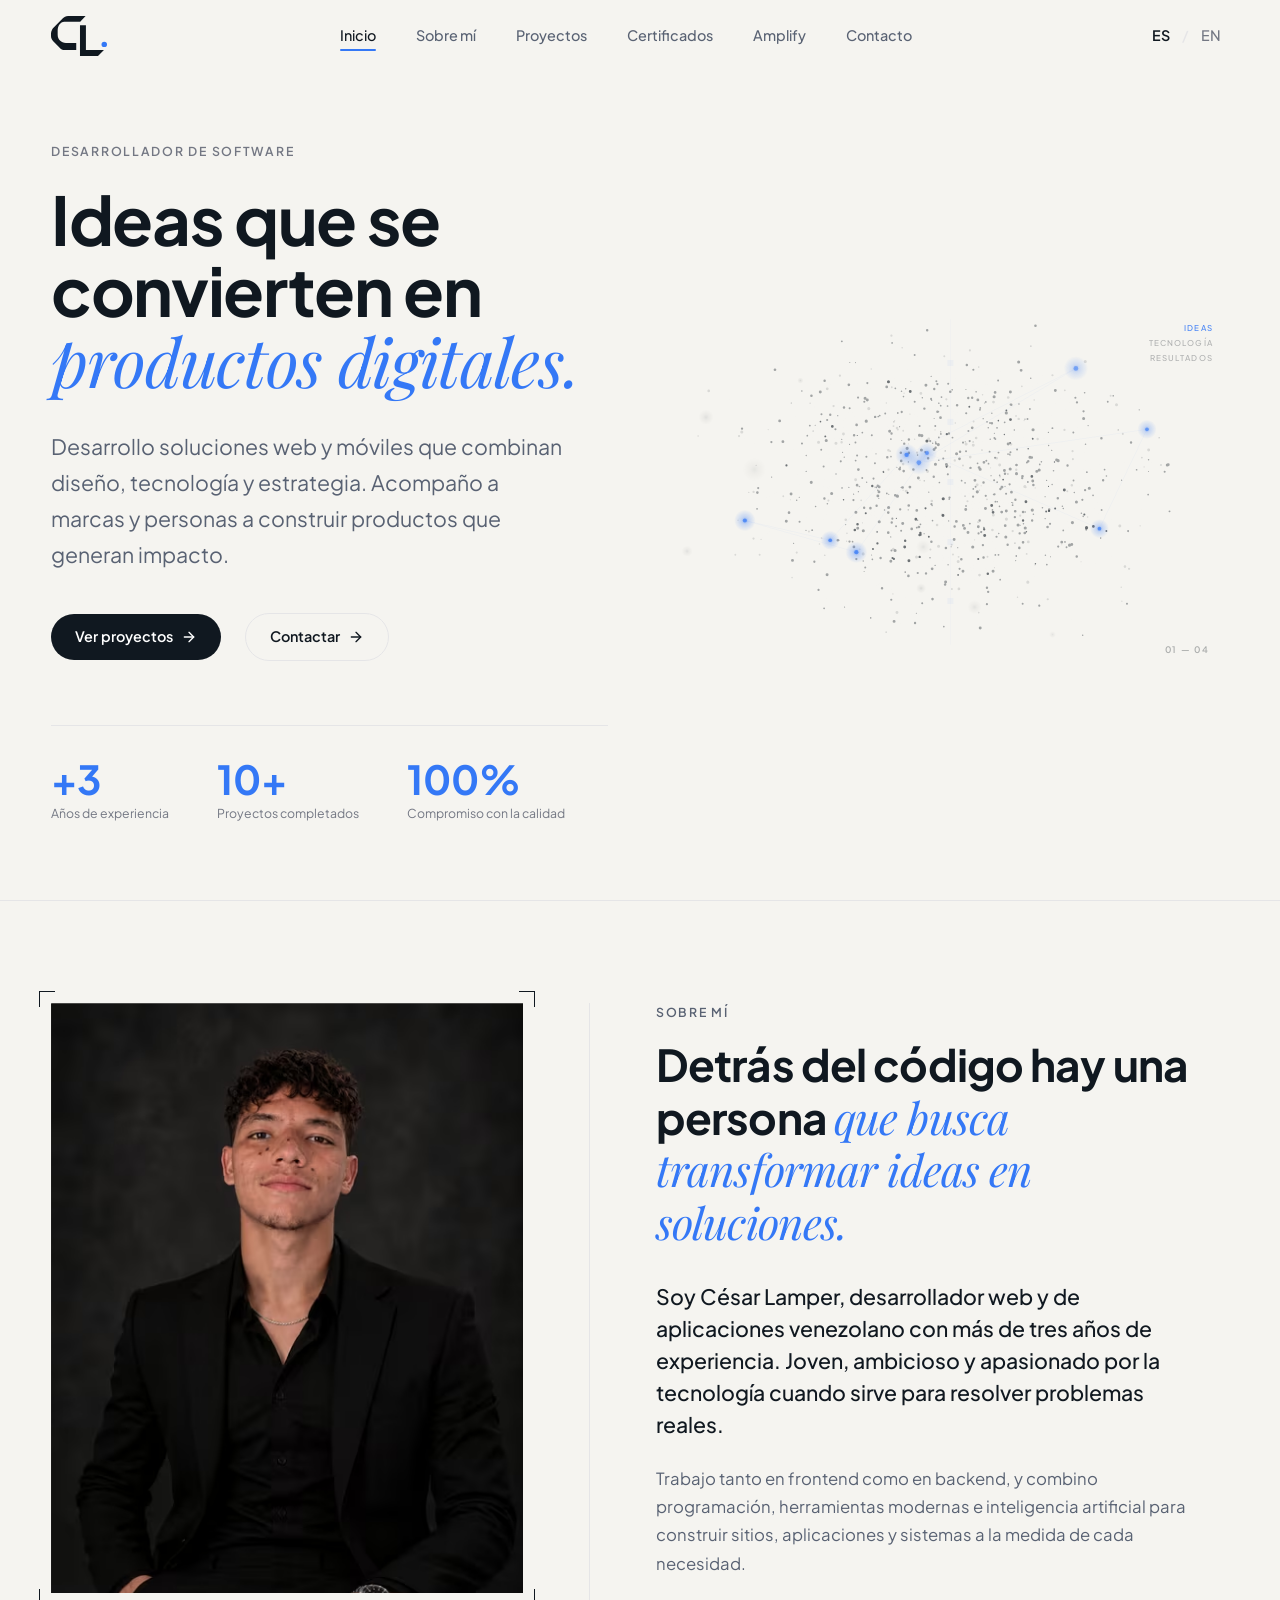
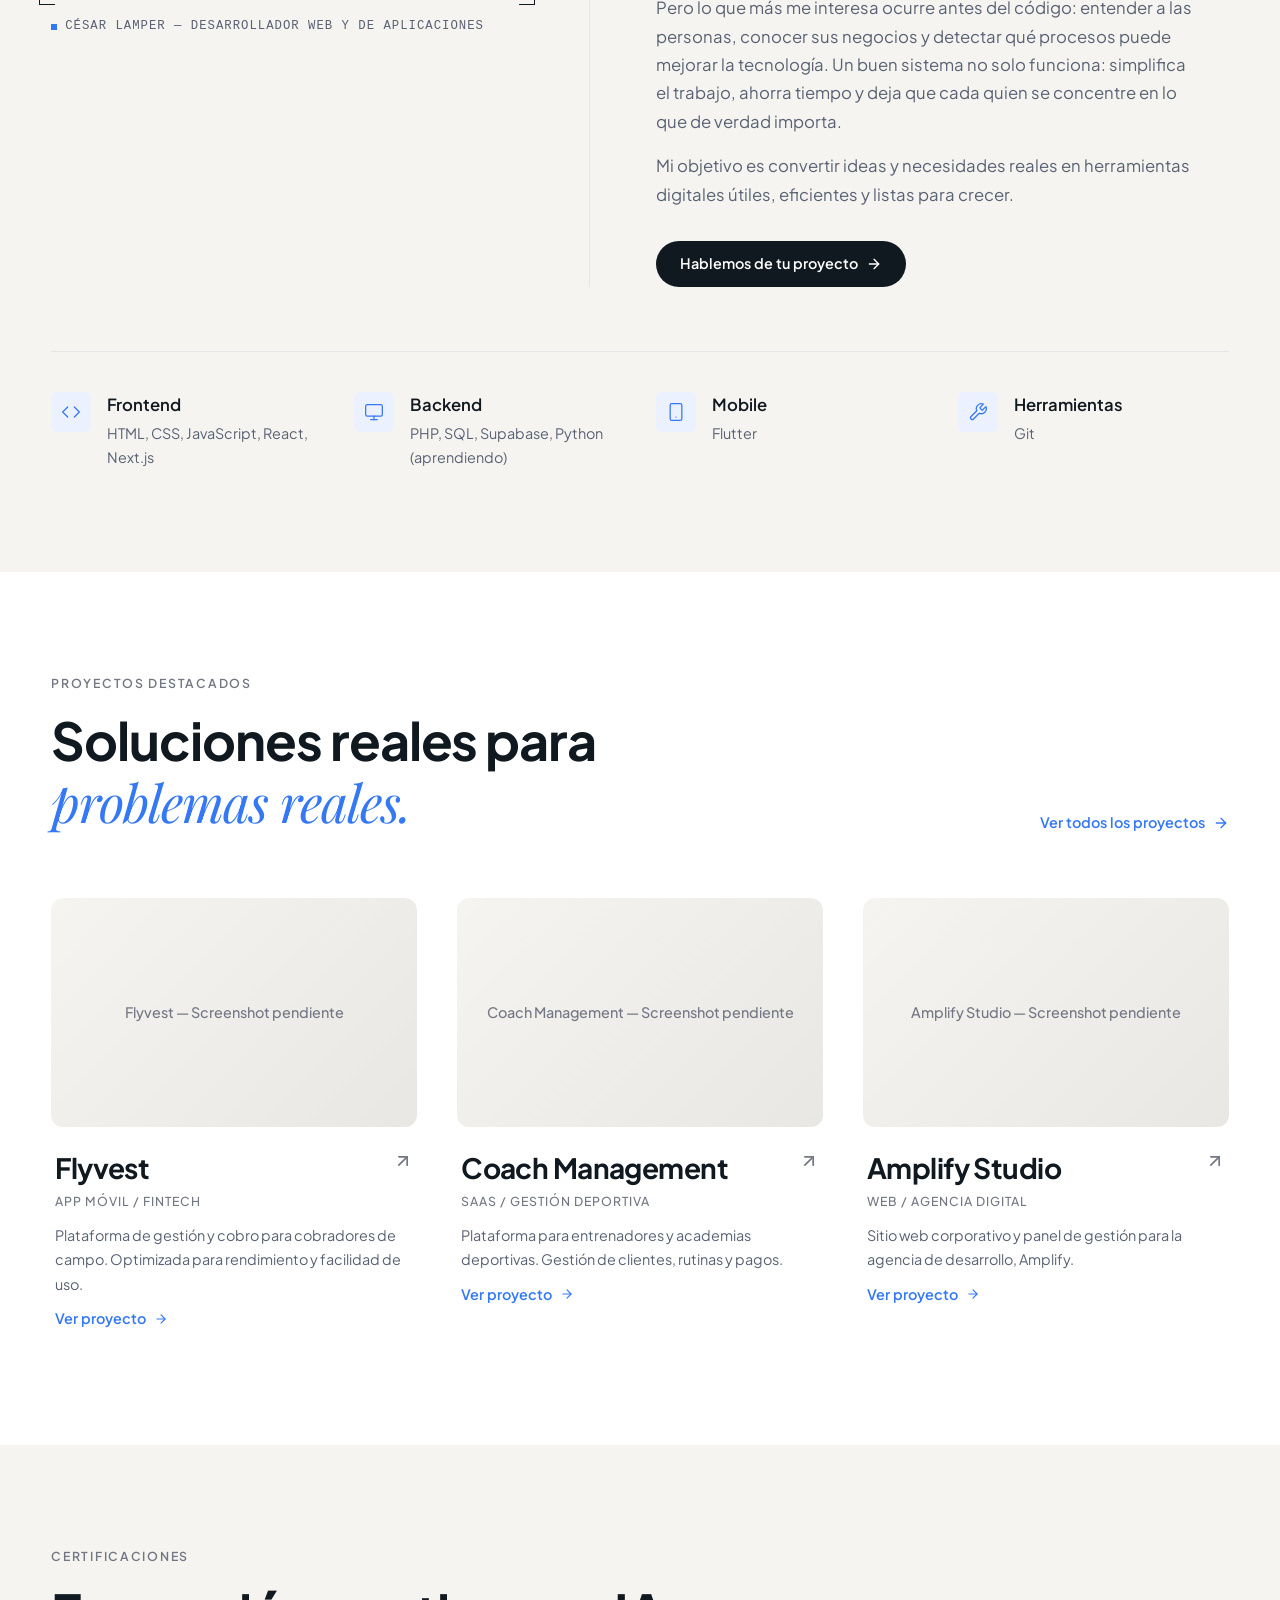
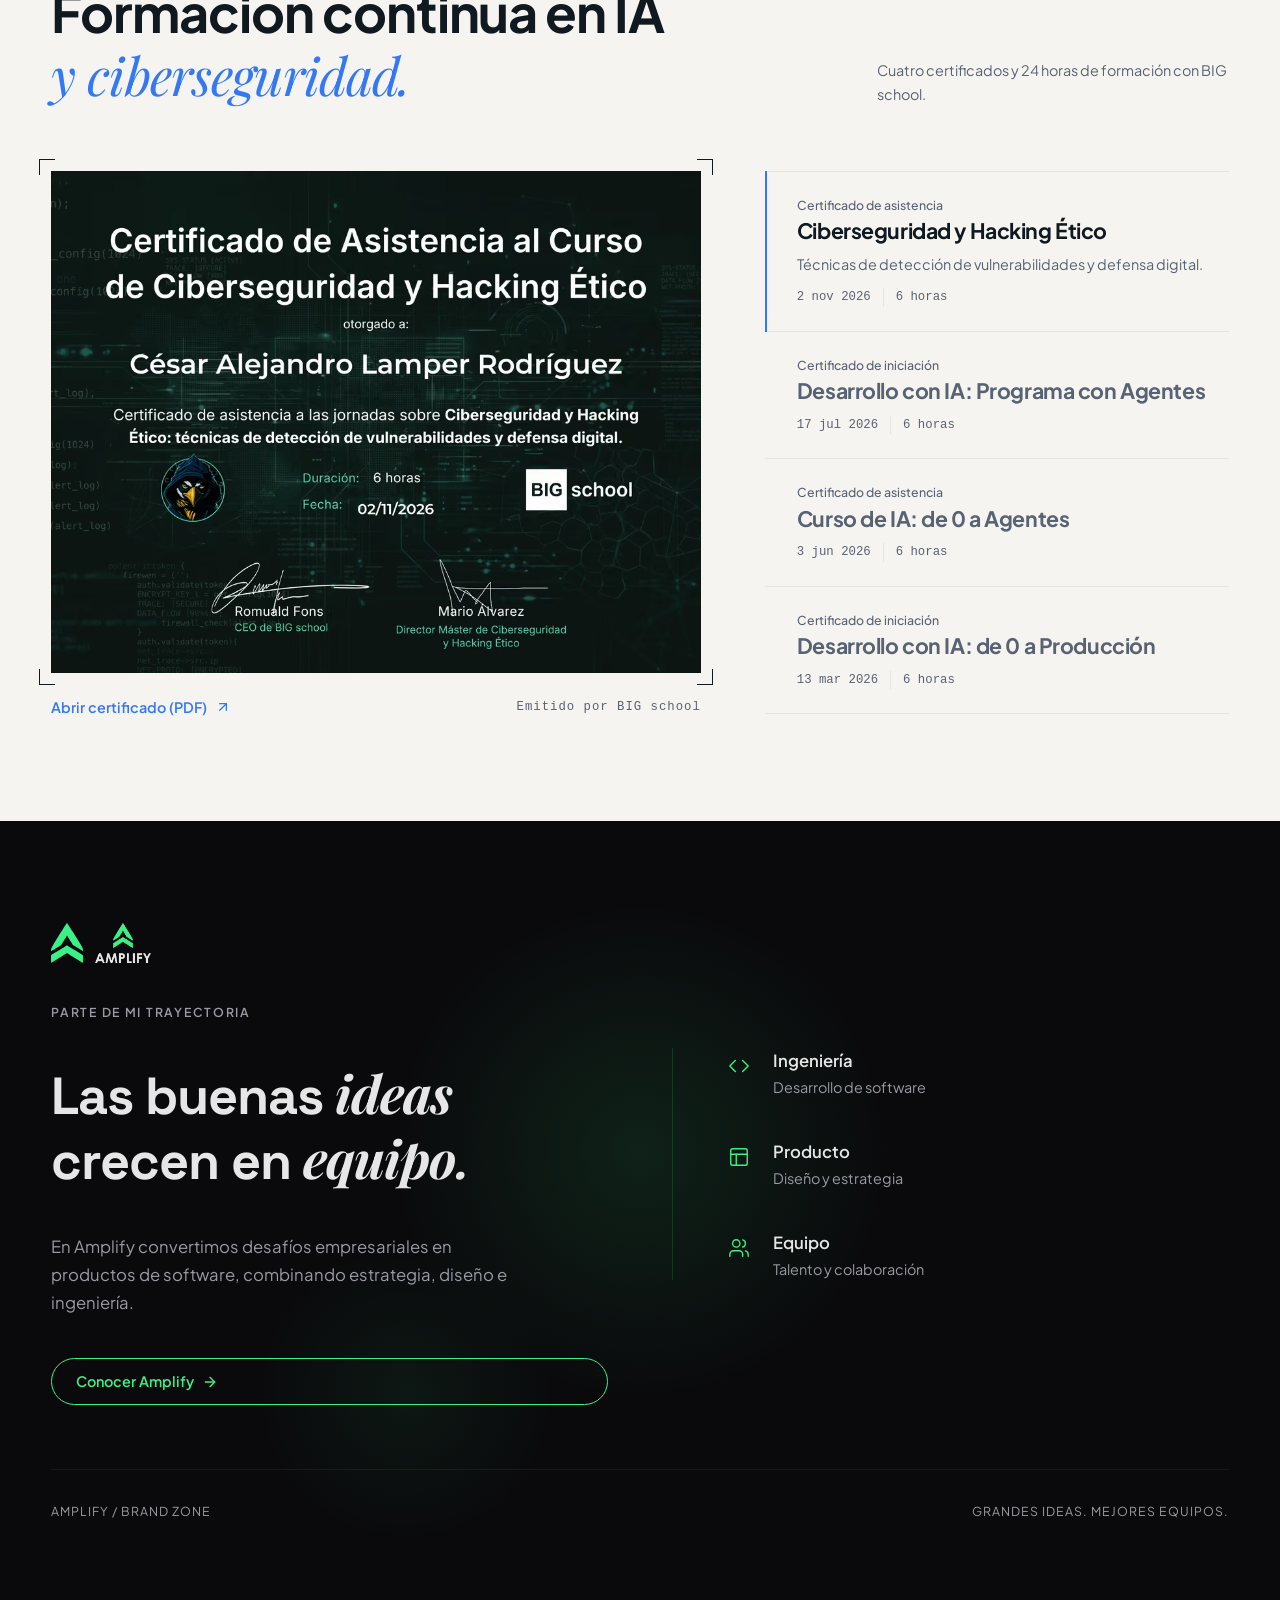
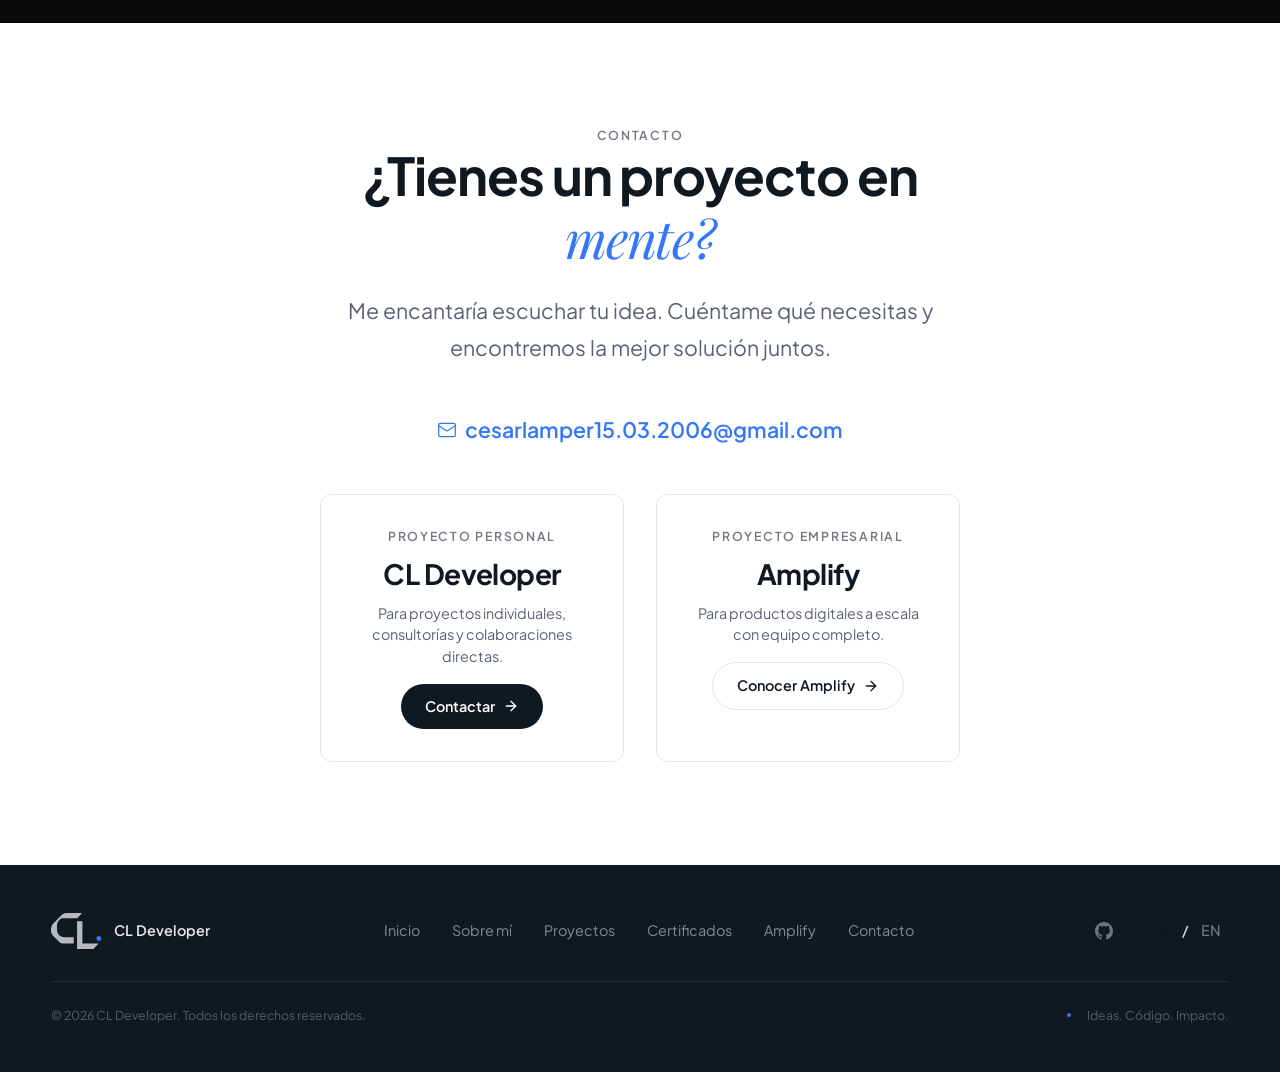
==== commit 8c821988: "feat: sección interactiva de Certificados (IA y Ciberseguridad) - Añade visor interactivo de certifi" ====
--- a/index.html
+++ b/index.html
@@ -30,6 +30,7 @@
   <link rel="stylesheet" href="assets/css/header.css">
   <link rel="stylesheet" href="assets/css/hero.css">
   <link rel="stylesheet" href="assets/css/projects.css">
+  <link rel="stylesheet" href="assets/css/certificates.css">
   <link rel="stylesheet" href="assets/css/about.css">
   <link rel="stylesheet" href="assets/css/amplify.css">
   <link rel="stylesheet" href="assets/css/contact.css">
@@ -62,6 +63,7 @@
         <a href="#inicio" class="nav__link is-active" data-i18n="nav.inicio">Inicio</a>
         <a href="#sobre-mi" class="nav__link" data-i18n="nav.sobre-mi">Sobre mí</a>
         <a href="#proyectos" class="nav__link" data-i18n="nav.proyectos">Proyectos</a>
+        <a href="#certificados" class="nav__link" data-i18n="nav.certificados">Certificados</a>
         <a href="#amplify" class="nav__link" data-i18n="nav.amplify">Amplify</a>
         <a href="#contacto" class="nav__link" data-i18n="nav.contacto">Contacto</a>
       </nav>
@@ -90,6 +92,7 @@
       <a href="#inicio" class="nav__link" data-i18n="nav.inicio">Inicio</a>
       <a href="#sobre-mi" class="nav__link" data-i18n="nav.sobre-mi">Sobre mí</a>
       <a href="#proyectos" class="nav__link" data-i18n="nav.proyectos">Proyectos</a>
+      <a href="#certificados" class="nav__link" data-i18n="nav.certificados">Certificados</a>
       <a href="#amplify" class="nav__link" data-i18n="nav.amplify">Amplify</a>
       <a href="#contacto" class="nav__link" data-i18n="nav.contacto">Contacto</a>
     </nav>
@@ -370,6 +373,147 @@
     </section>
 
     <!-- ═══════════════════════════════════════
+         CERTIFICATES — «Certificados»
+         ═══════════════════════════════════════ -->
+    <section class="certs section" id="certificados" aria-labelledby="certs-title">
+      <div class="container">
+
+        <div class="section__header" data-reveal>
+          <div class="section__header-row">
+            <div>
+              <p class="eyebrow" data-i18n="certs.eyebrow">CERTIFICACIONES</p>
+              <h2 id="certs-title">
+                <span data-i18n="certs.title.1">Formación continua en IA</span><br>
+                <span class="text-accent" data-i18n="certs.title.2">y ciberseguridad.</span>
+              </h2>
+            </div>
+            <p class="certs__summary" data-i18n="certs.summary">Cuatro certificados y 24 horas de formación con BIG school.</p>
+          </div>
+        </div>
+
+        <div class="certs__layout" data-reveal>
+
+          <!-- Certificado seleccionado -->
+          <div class="certs__stage">
+          <figure class="cert-plate is-active" id="cert-panel-1" role="tabpanel" aria-labelledby="cert-tab-1">
+            <div class="cert-plate__frame">
+              <a class="cert-plate__link" href="assets/certificates/ciberseguridad-hacking-etico.pdf" target="_blank" rel="noopener noreferrer" tabindex="-1">
+                <picture>
+                  <source type="image/avif" srcset="assets/img/certificates/ciberseguridad-hacking-etico-640.avif 640w, assets/img/certificates/ciberseguridad-hacking-etico-1000.avif 1000w, assets/img/certificates/ciberseguridad-hacking-etico-1400.avif 1400w" sizes="(max-width: 768px) 92vw, (max-width: 1024px) 56vw, 720px">
+                  <source type="image/webp" srcset="assets/img/certificates/ciberseguridad-hacking-etico-640.webp 640w, assets/img/certificates/ciberseguridad-hacking-etico-1000.webp 1000w, assets/img/certificates/ciberseguridad-hacking-etico-1400.webp 1400w" sizes="(max-width: 768px) 92vw, (max-width: 1024px) 56vw, 720px">
+                  <img src="assets/img/certificates/ciberseguridad-hacking-etico-1000.jpg" srcset="assets/img/certificates/ciberseguridad-hacking-etico-640.jpg 640w, assets/img/certificates/ciberseguridad-hacking-etico-1000.jpg 1000w, assets/img/certificates/ciberseguridad-hacking-etico-1400.jpg 1400w" sizes="(max-width: 768px) 92vw, (max-width: 1024px) 56vw, 720px" width="1400" height="1082" loading="lazy" decoding="async" alt="Certificado de asistencia al curso de Ciberseguridad y Hacking Ético de BIG school, otorgado a César Alejandro Lamper Rodríguez. Duración: 6 horas. Fecha: 2 de noviembre de 2026." data-i18n-alt="certs.1.alt">
+                </picture>
+              </a>
+            </div>
+            <figcaption class="cert-plate__caption">
+              <a class="cert-plate__open" href="assets/certificates/ciberseguridad-hacking-etico.pdf" target="_blank" rel="noopener noreferrer">
+                <span data-i18n="certs.open">Abrir certificado (PDF)</span>
+                <svg width="16" height="16" viewBox="0 0 24 24" fill="none" stroke="currentColor" stroke-width="2" stroke-linecap="round" stroke-linejoin="round" aria-hidden="true"><path d="M7 17 17 7"/><path d="M7 7h10v10"/></svg>
+              </a>
+              <span class="cert-plate__issuer" data-i18n="certs.issuer">Emitido por BIG school</span>
+            </figcaption>
+          </figure>
+          <figure class="cert-plate" id="cert-panel-2" role="tabpanel" aria-labelledby="cert-tab-2">
+            <div class="cert-plate__frame">
+              <a class="cert-plate__link" href="assets/certificates/ia-programa-con-agentes.pdf" target="_blank" rel="noopener noreferrer" tabindex="-1">
+                <picture>
+                  <source type="image/avif" srcset="assets/img/certificates/ia-programa-con-agentes-640.avif 640w, assets/img/certificates/ia-programa-con-agentes-1000.avif 1000w, assets/img/certificates/ia-programa-con-agentes-1400.avif 1400w" sizes="(max-width: 768px) 92vw, (max-width: 1024px) 56vw, 720px">
+                  <source type="image/webp" srcset="assets/img/certificates/ia-programa-con-agentes-640.webp 640w, assets/img/certificates/ia-programa-con-agentes-1000.webp 1000w, assets/img/certificates/ia-programa-con-agentes-1400.webp 1400w" sizes="(max-width: 768px) 92vw, (max-width: 1024px) 56vw, 720px">
+                  <img src="assets/img/certificates/ia-programa-con-agentes-1000.jpg" srcset="assets/img/certificates/ia-programa-con-agentes-640.jpg 640w, assets/img/certificates/ia-programa-con-agentes-1000.jpg 1000w, assets/img/certificates/ia-programa-con-agentes-1400.jpg 1400w" sizes="(max-width: 768px) 92vw, (max-width: 1024px) 56vw, 720px" width="1400" height="1082" loading="lazy" decoding="async" alt="Certificado de iniciación al desarrollo con IA, jornadas «Desarrollo con IA: Programa con Agentes» de BIG school, otorgado a César Alejandro Lamper Rodriguez. Duración: 6 horas. Fecha: 17 de julio de 2026." data-i18n-alt="certs.2.alt">
+                </picture>
+              </a>
+            </div>
+            <figcaption class="cert-plate__caption">
+              <a class="cert-plate__open" href="assets/certificates/ia-programa-con-agentes.pdf" target="_blank" rel="noopener noreferrer">
+                <span data-i18n="certs.open">Abrir certificado (PDF)</span>
+                <svg width="16" height="16" viewBox="0 0 24 24" fill="none" stroke="currentColor" stroke-width="2" stroke-linecap="round" stroke-linejoin="round" aria-hidden="true"><path d="M7 17 17 7"/><path d="M7 7h10v10"/></svg>
+              </a>
+              <span class="cert-plate__issuer" data-i18n="certs.issuer">Emitido por BIG school</span>
+            </figcaption>
+          </figure>
+          <figure class="cert-plate" id="cert-panel-3" role="tabpanel" aria-labelledby="cert-tab-3">
+            <div class="cert-plate__frame">
+              <a class="cert-plate__link" href="assets/certificates/ia-de-0-a-agentes.pdf" target="_blank" rel="noopener noreferrer" tabindex="-1">
+                <picture>
+                  <source type="image/avif" srcset="assets/img/certificates/ia-de-0-a-agentes-640.avif 640w, assets/img/certificates/ia-de-0-a-agentes-1000.avif 1000w, assets/img/certificates/ia-de-0-a-agentes-1400.avif 1400w" sizes="(max-width: 768px) 92vw, (max-width: 1024px) 56vw, 720px">
+                  <source type="image/webp" srcset="assets/img/certificates/ia-de-0-a-agentes-640.webp 640w, assets/img/certificates/ia-de-0-a-agentes-1000.webp 1000w, assets/img/certificates/ia-de-0-a-agentes-1400.webp 1400w" sizes="(max-width: 768px) 92vw, (max-width: 1024px) 56vw, 720px">
+                  <img src="assets/img/certificates/ia-de-0-a-agentes-1000.jpg" srcset="assets/img/certificates/ia-de-0-a-agentes-640.jpg 640w, assets/img/certificates/ia-de-0-a-agentes-1000.jpg 1000w, assets/img/certificates/ia-de-0-a-agentes-1400.jpg 1400w" sizes="(max-width: 768px) 92vw, (max-width: 1024px) 56vw, 720px" width="1400" height="1082" loading="lazy" decoding="async" alt="Certificado de asistencia al Curso de IA «De 0 a Agentes» de BIG school, otorgado a César Alejandro Lamper Rodriguez. Duración: 6 horas. Fecha: 3 de junio de 2026." data-i18n-alt="certs.3.alt">
+                </picture>
+              </a>
+            </div>
+            <figcaption class="cert-plate__caption">
+              <a class="cert-plate__open" href="assets/certificates/ia-de-0-a-agentes.pdf" target="_blank" rel="noopener noreferrer">
+                <span data-i18n="certs.open">Abrir certificado (PDF)</span>
+                <svg width="16" height="16" viewBox="0 0 24 24" fill="none" stroke="currentColor" stroke-width="2" stroke-linecap="round" stroke-linejoin="round" aria-hidden="true"><path d="M7 17 17 7"/><path d="M7 7h10v10"/></svg>
+              </a>
+              <span class="cert-plate__issuer" data-i18n="certs.issuer">Emitido por BIG school</span>
+            </figcaption>
+          </figure>
+          <figure class="cert-plate" id="cert-panel-4" role="tabpanel" aria-labelledby="cert-tab-4">
+            <div class="cert-plate__frame">
+              <a class="cert-plate__link" href="assets/certificates/ia-de-0-a-produccion.pdf" target="_blank" rel="noopener noreferrer" tabindex="-1">
+                <picture>
+                  <source type="image/avif" srcset="assets/img/certificates/ia-de-0-a-produccion-640.avif 640w, assets/img/certificates/ia-de-0-a-produccion-1000.avif 1000w, assets/img/certificates/ia-de-0-a-produccion-1400.avif 1400w" sizes="(max-width: 768px) 92vw, (max-width: 1024px) 56vw, 720px">
+                  <source type="image/webp" srcset="assets/img/certificates/ia-de-0-a-produccion-640.webp 640w, assets/img/certificates/ia-de-0-a-produccion-1000.webp 1000w, assets/img/certificates/ia-de-0-a-produccion-1400.webp 1400w" sizes="(max-width: 768px) 92vw, (max-width: 1024px) 56vw, 720px">
+                  <img src="assets/img/certificates/ia-de-0-a-produccion-1000.jpg" srcset="assets/img/certificates/ia-de-0-a-produccion-640.jpg 640w, assets/img/certificates/ia-de-0-a-produccion-1000.jpg 1000w, assets/img/certificates/ia-de-0-a-produccion-1400.jpg 1400w" sizes="(max-width: 768px) 92vw, (max-width: 1024px) 56vw, 720px" width="1400" height="1082" loading="lazy" decoding="async" alt="Certificado de iniciación al desarrollo con IA, jornadas «Desarrollo con IA: de 0 a Producción» de BIG school, otorgado a César Alejandro Lamper Rodriguez. Duración: 6 horas. Fecha: 13 de marzo de 2026." data-i18n-alt="certs.4.alt">
+                </picture>
+              </a>
+            </div>
+            <figcaption class="cert-plate__caption">
+              <a class="cert-plate__open" href="assets/certificates/ia-de-0-a-produccion.pdf" target="_blank" rel="noopener noreferrer">
+                <span data-i18n="certs.open">Abrir certificado (PDF)</span>
+                <svg width="16" height="16" viewBox="0 0 24 24" fill="none" stroke="currentColor" stroke-width="2" stroke-linecap="round" stroke-linejoin="round" aria-hidden="true"><path d="M7 17 17 7"/><path d="M7 7h10v10"/></svg>
+              </a>
+              <span class="cert-plate__issuer" data-i18n="certs.issuer">Emitido por BIG school</span>
+            </figcaption>
+          </figure>
+          </div>
+
+          <!-- Selector -->
+          <div class="certs__list" role="tablist" aria-orientation="vertical" aria-label="Lista de certificados" data-i18n-aria="certs.list.label">
+          <button type="button" class="cert-row is-active" role="tab" id="cert-tab-1" aria-selected="true" aria-controls="cert-panel-1" tabindex="0">
+            <span class="cert-row__type" data-i18n="certs.type.attendance">Certificado de asistencia</span>
+            <span class="cert-row__title" data-i18n="certs.1.title">Ciberseguridad y Hacking Ético</span>
+            <span class="cert-row__desc"><span class="cert-row__clip"><span class="cert-row__text" data-i18n="certs.1.desc">Técnicas de detección de vulnerabilidades y defensa digital.</span></span></span>
+            <span class="cert-row__meta">
+              <time datetime="2026-11-02" data-i18n="certs.1.date">2 nov 2026</time>
+              <span data-i18n="certs.hours">6 horas</span>
+            </span>
+          </button>
+          <button type="button" class="cert-row" role="tab" id="cert-tab-2" aria-selected="false" aria-controls="cert-panel-2" tabindex="-1">
+            <span class="cert-row__type" data-i18n="certs.type.initiation">Certificado de iniciación</span>
+            <span class="cert-row__title" data-i18n="certs.2.title">Desarrollo con IA: Programa con Agentes</span>
+            <span class="cert-row__desc"><span class="cert-row__clip"><span class="cert-row__text" data-i18n="certs.2.desc">Jornadas formativas para programar con agentes de IA.</span></span></span>
+            <span class="cert-row__meta">
+              <time datetime="2026-07-17" data-i18n="certs.2.date">17 jul 2026</time>
+              <span data-i18n="certs.hours">6 horas</span>
+            </span>
+          </button>
+          <button type="button" class="cert-row" role="tab" id="cert-tab-3" aria-selected="false" aria-controls="cert-panel-3" tabindex="-1">
+            <span class="cert-row__type" data-i18n="certs.type.attendance">Certificado de asistencia</span>
+            <span class="cert-row__title" data-i18n="certs.3.title">Curso de IA: de 0 a Agentes</span>
+            <span class="cert-row__desc"><span class="cert-row__clip"><span class="cert-row__text" data-i18n="certs.3.desc">Dominar la IA, ganar competitividad y entender cómo trabajan los agentes.</span></span></span>
+            <span class="cert-row__meta">
+              <time datetime="2026-06-03" data-i18n="certs.3.date">3 jun 2026</time>
+              <span data-i18n="certs.hours">6 horas</span>
+            </span>
+          </button>
+          <button type="button" class="cert-row" role="tab" id="cert-tab-4" aria-selected="false" aria-controls="cert-panel-4" tabindex="-1">
+            <span class="cert-row__type" data-i18n="certs.type.initiation">Certificado de iniciación</span>
+            <span class="cert-row__title" data-i18n="certs.4.title">Desarrollo con IA: de 0 a Producción</span>
+            <span class="cert-row__desc"><span class="cert-row__clip"><span class="cert-row__text" data-i18n="certs.4.desc">Jornadas formativas para llevar el desarrollo con IA de cero a producción.</span></span></span>
+            <span class="cert-row__meta">
+              <time datetime="2026-03-13" data-i18n="certs.4.date">13 mar 2026</time>
+              <span data-i18n="certs.hours">6 horas</span>
+            </span>
+          </button>
+          </div>
+
+        </div>
+      </div>
+    </section>
+
+    <!-- ═══════════════════════════════════════
          AMPLIFY SECTION
          Official brand colors: #3BF087 green, #0A0A0C dark bg
          ═══════════════════════════════════════ -->
@@ -524,6 +668,7 @@
           <a href="#inicio" data-i18n="nav.inicio">Inicio</a>
           <a href="#sobre-mi" data-i18n="nav.sobre-mi">Sobre mí</a>
           <a href="#proyectos" data-i18n="nav.proyectos">Proyectos</a>
+          <a href="#certificados" data-i18n="nav.certificados">Certificados</a>
           <a href="#amplify" data-i18n="nav.amplify">Amplify</a>
           <a href="#contacto" data-i18n="nav.contacto">Contacto</a>
         </nav>
@@ -561,6 +706,7 @@
   <script src="assets/js/i18n.js"></script>
   <script src="assets/js/navigation.js"></script>
   <script src="assets/js/parametric.js"></script>
+  <script src="assets/js/certificates.js"></script>
   <script src="assets/js/animations.js"></script>
   <script src="assets/js/main.js"></script>
 </body>
--- a/assets/css/header.css
+++ b/assets/css/header.css
@@ -172,3 +172,18 @@
   margin-top: var(--sp-6);
   font-size: var(--fs-md);
 }
+
+/* Con seis enlaces, el menú de escritorio se compacta en tablet */
+@media (max-width: 1024px) {
+  .header__nav {
+    gap: var(--sp-5);
+  }
+}
+
+/* Menú móvil: enlaces en columna centrada */
+.mobile-menu nav {
+  display: flex;
+  flex-direction: column;
+  align-items: center;
+  gap: var(--sp-5);
+}
--- a/assets/css/certificates.css
+++ b/assets/css/certificates.css
@@ -0,0 +1,309 @@
+/* ═══ Certificates Section — «Certificados» ═══
+ * Visor + selector: un certificado grande a la izquierda (placa oscura con
+ * marcas de recorte, mismo lenguaje que la foto de «Sobre mí») y la lista
+ * de certificados a la derecha. Elegir uno lo cambia en el visor.
+ * Usa solo tokens de variables.css y el sistema de reveal existente.
+ */
+
+.certs {
+  background: var(--cl-bg-warm);
+}
+
+.certs__summary {
+  max-width: 22rem;
+  font-size: var(--fs-sm);
+  line-height: var(--lh-relaxed);
+  color: var(--cl-text-secondary);
+}
+
+/* ── Rejilla visor + lista ── */
+.certs__layout {
+  display: grid;
+  grid-template-columns: minmax(0, 7fr) minmax(0, 5fr);
+  column-gap: var(--sp-9);
+  align-items: start;
+}
+
+/* ── Visor ── */
+.certs__stage {
+  display: grid;
+  row-gap: var(--sp-7); /* solo se ve sin JavaScript (placas en columna) */
+}
+
+.cert-plate {
+  margin: 0;
+}
+
+.cert-plate__frame {
+  position: relative;
+  aspect-ratio: 1400 / 1082;
+  background: var(--cl-charcoal); /* sin saltos mientras carga la imagen */
+}
+
+.cert-plate__link,
+.cert-plate__frame picture,
+.cert-plate__frame img {
+  display: block;
+  width: 100%;
+  height: 100%;
+}
+
+.cert-plate__frame img {
+  object-fit: cover;
+}
+
+/* Marcas de recorte en las esquinas (igual que la fotografía de «Sobre mí») */
+.cert-plate__frame::after {
+  --m: 16px;
+  --c: var(--cl-charcoal);
+  content: "";
+  position: absolute;
+  inset: -12px;
+  pointer-events: none;
+  background:
+    linear-gradient(var(--c), var(--c)) top left / var(--m) 1px no-repeat,
+    linear-gradient(var(--c), var(--c)) top left / 1px var(--m) no-repeat,
+    linear-gradient(var(--c), var(--c)) top right / var(--m) 1px no-repeat,
+    linear-gradient(var(--c), var(--c)) top right / 1px var(--m) no-repeat,
+    linear-gradient(var(--c), var(--c)) bottom left / var(--m) 1px no-repeat,
+    linear-gradient(var(--c), var(--c)) bottom left / 1px var(--m) no-repeat,
+    linear-gradient(var(--c), var(--c)) bottom right / var(--m) 1px no-repeat,
+    linear-gradient(var(--c), var(--c)) bottom right / 1px var(--m) no-repeat;
+}
+
+.cert-plate__caption {
+  display: flex;
+  align-items: center;
+  justify-content: space-between;
+  flex-wrap: wrap;
+  gap: var(--sp-2) var(--sp-4);
+  margin-top: var(--sp-5);
+}
+
+.cert-plate__open {
+  display: inline-flex;
+  align-items: center;
+  gap: var(--sp-2);
+  font-size: var(--fs-sm);
+  font-weight: var(--fw-semibold);
+  color: var(--cl-blue);
+  transition: gap var(--dur-fast) var(--ease-out);
+}
+
+.cert-plate__open:hover {
+  gap: var(--sp-3);
+}
+
+.cert-plate__open svg {
+  flex-shrink: 0;
+}
+
+.cert-plate__issuer {
+  font-family: var(--font-mono);
+  font-size: var(--fs-xs);
+  letter-spacing: var(--ls-wide);
+  color: var(--cl-text-secondary); /* contraste AA sobre el fondo crema */
+}
+
+/* Con JavaScript: las placas se apilan en la misma celda y se cruzan */
+.js .cert-plate {
+  grid-area: 1 / 1;
+  opacity: 0;
+  visibility: hidden;
+  transform: scale(0.985);
+  transition: opacity var(--dur-base) var(--ease-out),
+              transform var(--dur-slow) var(--ease-out),
+              visibility 0s linear var(--dur-base);
+}
+
+.js .cert-plate.is-active {
+  opacity: 1;
+  visibility: visible;
+  transform: none;
+  transition-delay: 0s;
+}
+
+/* ── Lista ── */
+.certs__list {
+  display: flex;
+  flex-direction: column;
+  border-top: 1px solid var(--cl-divider);
+}
+
+.cert-row {
+  position: relative;
+  display: block;
+  width: 100%;
+  padding: var(--sp-5) var(--sp-4) var(--sp-5) var(--sp-6);
+  border-bottom: 1px solid var(--cl-divider);
+  text-align: left;
+  color: var(--cl-text-secondary);
+  transition: color var(--dur-fast) var(--ease-soft);
+}
+
+/* Marca de selección: filete azul que baja desde arriba */
+.cert-row::before {
+  content: "";
+  position: absolute;
+  top: -1px;
+  bottom: -1px;
+  left: 0;
+  width: 2px;
+  background: var(--cl-blue);
+  transform: scaleY(0);
+  transform-origin: top;
+  transition: transform var(--dur-base) var(--ease-out);
+}
+
+.cert-row.is-active::before {
+  transform: scaleY(1);
+}
+
+.cert-row:hover,
+.cert-row.is-active {
+  color: var(--cl-charcoal);
+}
+
+.cert-row:focus-visible {
+  outline: 2px solid var(--cl-blue);
+  outline-offset: -2px;
+}
+
+.cert-row__type {
+  display: block;
+  margin-bottom: var(--sp-1);
+  font-size: var(--fs-xs);
+  font-weight: var(--fw-medium);
+  color: var(--cl-text-secondary);
+}
+
+.cert-row__title {
+  display: block;
+  font-size: var(--fs-md);
+  font-weight: var(--fw-bold);
+  line-height: var(--lh-snug);
+  letter-spacing: var(--ls-tight);
+}
+
+/* Descripción: solo la del certificado elegido (se despliega) */
+.cert-row__desc {
+  display: grid;
+  grid-template-rows: 1fr;
+}
+
+.cert-row__clip {
+  display: block;
+  min-height: 0;
+  overflow: hidden;
+}
+
+.cert-row__text {
+  display: block;
+  padding-top: var(--sp-2);
+  font-size: var(--fs-sm);
+  font-weight: var(--fw-regular);
+  line-height: var(--lh-relaxed);
+  letter-spacing: var(--ls-normal);
+  color: var(--cl-text-secondary);
+}
+
+.js .cert-row__desc {
+  transition: grid-template-rows var(--dur-base) var(--ease-out),
+              opacity var(--dur-base) var(--ease-out),
+              visibility 0s linear 0s;
+}
+
+.js .cert-row:not(.is-active) .cert-row__desc {
+  grid-template-rows: 0fr;
+  opacity: 0;
+  visibility: hidden;
+  transition-delay: 0s, 0s, var(--dur-base);
+}
+
+.cert-row__meta {
+  display: flex;
+  align-items: center;
+  gap: var(--sp-3);
+  margin-top: var(--sp-3);
+  font-family: var(--font-mono);
+  font-size: var(--fs-xs);
+  font-weight: var(--fw-regular);
+  letter-spacing: var(--ls-normal);
+  color: var(--cl-text-secondary);
+}
+
+.cert-row__meta > * + * {
+  padding-left: var(--sp-3);
+  border-left: 1px solid var(--cl-divider);
+}
+
+/* Sin JavaScript no hay selector: solo las placas con su enlace al PDF */
+html:not(.js) .certs__layout {
+  grid-template-columns: minmax(0, 1fr);
+}
+
+html:not(.js) .certs__list {
+  display: none;
+}
+
+/* ═══ Entrada progresiva ═══
+ * El estado oculto solo existe con <html class="js">; sin JavaScript
+ * el contenido es siempre visible. Solo opacity y transform.
+ */
+.certs [data-reveal] {
+  opacity: 1;
+  transform: none;
+}
+
+.js .certs [data-reveal]:not(.is-visible) {
+  opacity: 0;
+  transform: translateY(16px);
+}
+
+/* ═══ Responsive ═══ */
+@media (max-width: 1024px) {
+  .certs__layout {
+    column-gap: var(--sp-7);
+  }
+}
+
+@media (max-width: 768px) {
+  /* Móvil: certificado arriba, selector debajo */
+  .certs__layout {
+    grid-template-columns: minmax(0, 1fr);
+    row-gap: var(--sp-8);
+  }
+
+  .certs__summary {
+    max-width: none;
+  }
+
+  .cert-row {
+    padding-block: var(--sp-4);
+  }
+}
+
+@media (max-width: 430px) {
+  .cert-row__title {
+    font-size: var(--fs-base);
+  }
+}
+
+/* ═══ Movimiento reducido (solo esta sección) ═══ */
+@media (prefers-reduced-motion: reduce) {
+  .certs [data-reveal],
+  .cert-plate,
+  .cert-row::before,
+  .cert-row__desc {
+    transition: none !important;
+    transform: none !important;
+  }
+
+  .certs [data-reveal] {
+    opacity: 1 !important;
+  }
+
+  .cert-row.is-active::before {
+    transform: scaleY(1) !important;
+  }
+}
